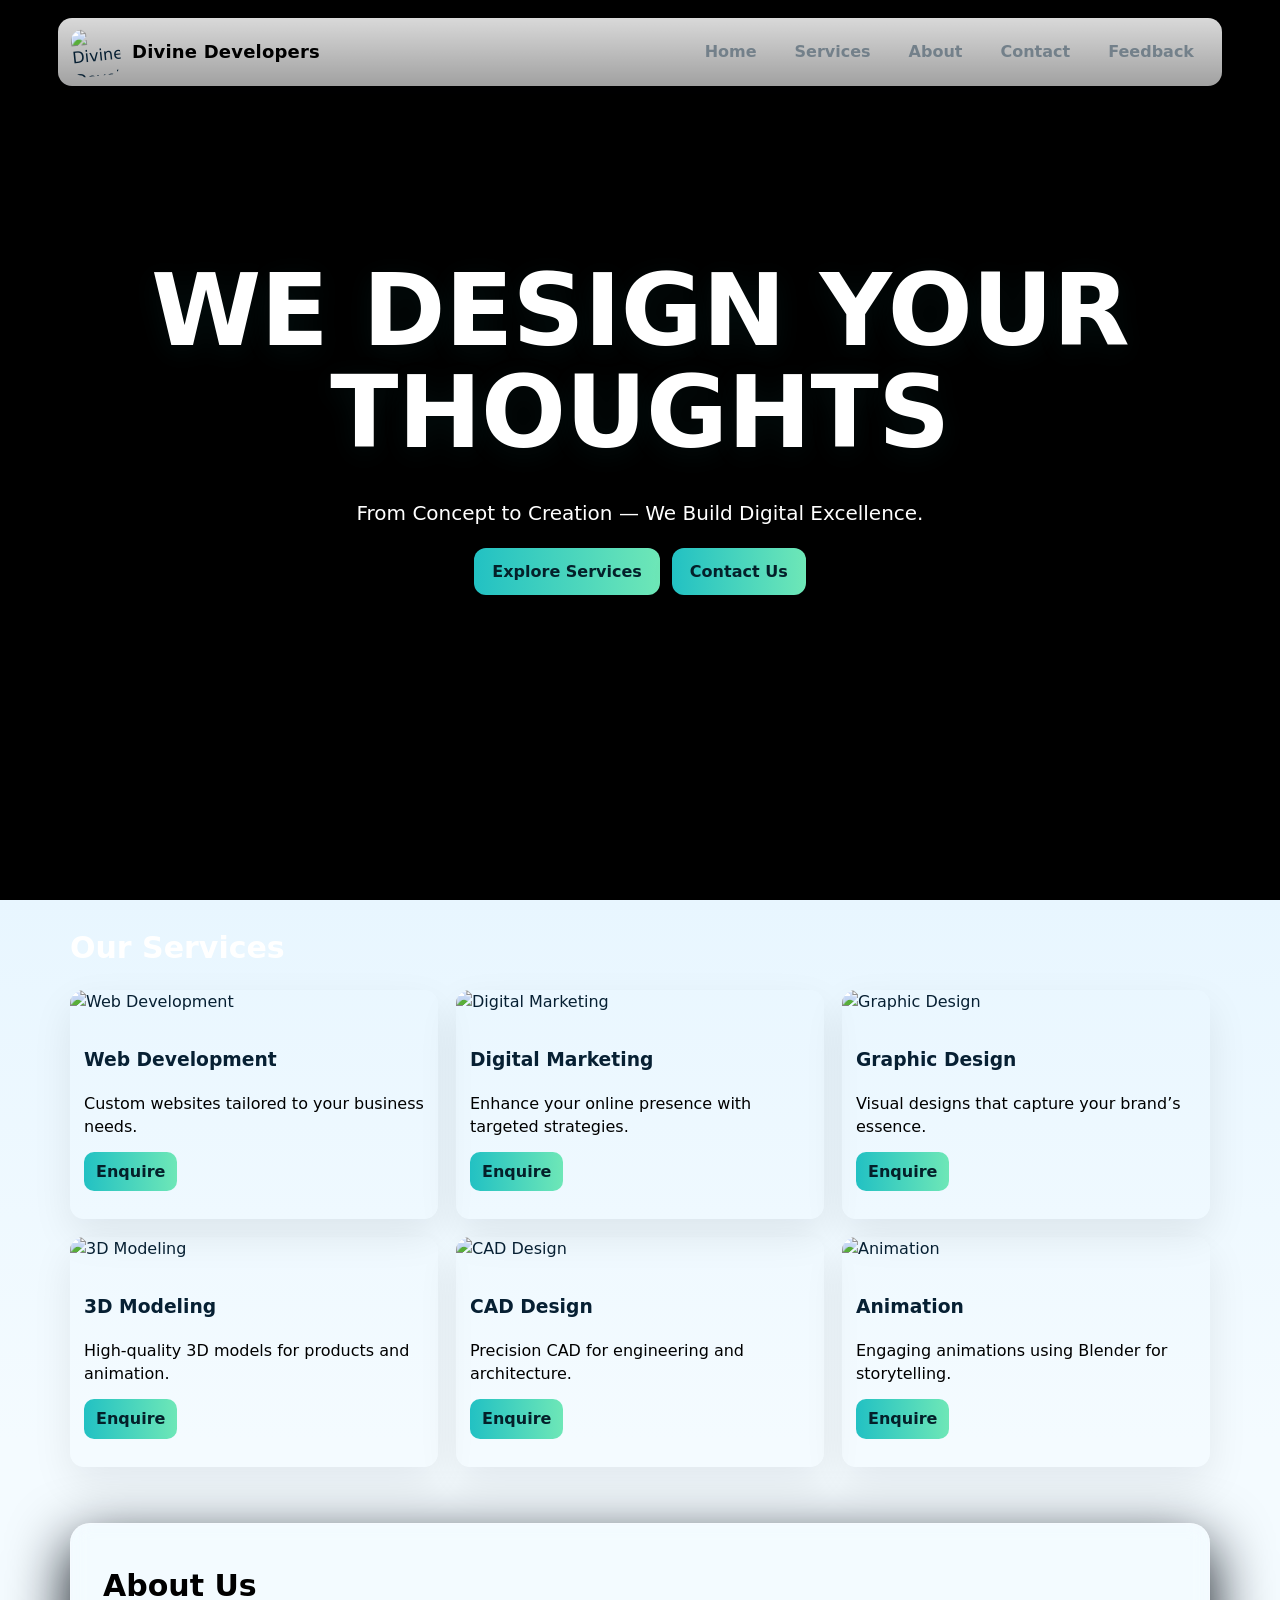
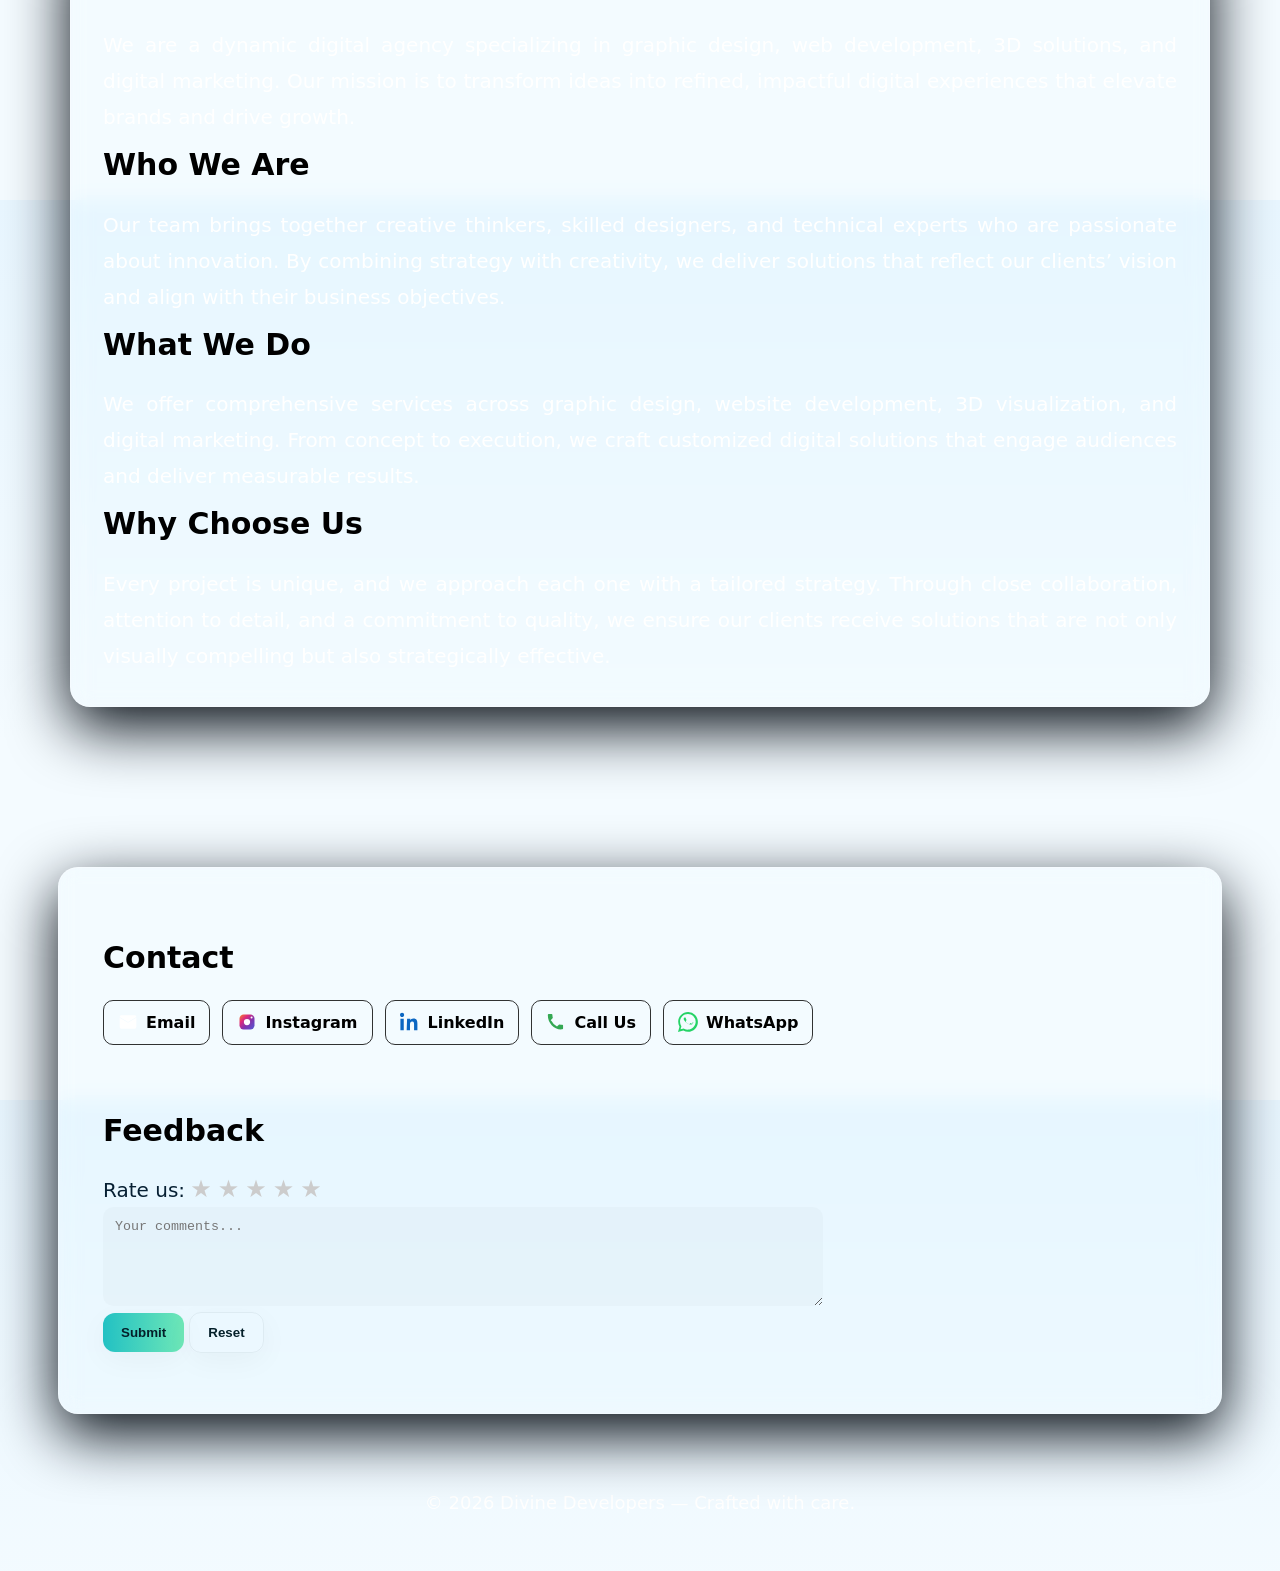
==== index.html @ c9dca6f3 "Add files via upload" ====
<!doctype html>
<html lang="en">
<head>
  <meta charset="utf-8" />
  <meta name="viewport" content="width=device-width,initial-scale=1" />
  <title>Divine Developers</title>
  <link rel="shortcut icon" href="logo\image-removebg-preview.png" type="image/x-icon">


  <!-- Favicons (optional) -->
  <link rel="icon" href="favicon.ico" />

  <!-- Styles -->
  <link rel="stylesheet" href="styles.css">

  <!-- Meta -->
  <meta name="description" content="Divine Developers — web, branding & 3D. Bright premium UI with cinematic hero." />

<!-- Google tag (gtag.js) -->
<script async src="https://www.googletagmanager.com/gtag/js?id=G-P3436J7WM2"></script>
<script>
  window.dataLayer = window.dataLayer || [];
  function gtag(){dataLayer.push(arguments);}
  gtag('js', new Date());

  gtag('config', 'G-P3436J7WM2');
</script>



</head>
<body>
  <div class="site">
    <!-- Header -->
    <header class="site-header" role="banner">
      <div class="brand">
        <img src="logo/logo black.png" alt="Divine Developers logo" class="logo" />
        <span class="brand-name">Divine Developers</span>
      </div>

      <button id="navToggle" class="hamburger" aria-label="Toggle navigation" aria-expanded="false">
        <span class="bar"></span>
        <span class="bar"></span>
        <span class="bar"></span>
      </button>

      <nav class="main-nav" id="mainNav" aria-label="Main navigation">
        <ul>
          <li><a href="#home">Home</a></li>
          <li><a href="#services">Services</a></li>
          <li><a href="#about">About</a></li>
          <li><a href="#contact">Contact</a></li>
          <li><a href="#feedback">Feedback</a></li>
        </ul>
      </nav>
    </header>

    <!-- HERO -->
    <main>

      <link rel="preload" as="video" href="bg.mp4" type="video/mp4">

      <div class="back-video" aria-hidden="true">
        <video
          id="background-video"
          autoplay
          muted
          loop
          playsinline
          preload="none"
          poster="bg.mp4"
        >
          <source src="bg.mp4" type="video/mp4">
        </video>
      </div>

      <section id="home" class="hero" aria-label="Homepage hero">
        <div>
          <br><br><br><br><br>
          <h1 id="hero-title" class="title font-bold">WE DESIGN YOUR THOUGHTS</h1>
          <br>
          <p class="subtitle" >From Concept to Creation — We Build Digital Excellence.</p>
          <div class="hero-ctas">
            <a href="#services" class="btn primary">Explore Services</a>
            <a href="#contact" class="btn primary">Contact Us</a>
          </div>
          <br><br><br><br><br><br>
        </div>
      </section>

      <!-- SERVICES -->
      <section id="services" class="services">
        <br><br><br><br><br>
        <h2 class="section-title">Our Services</h2>
        <div class="cards">
          <!-- repeatable cards -->
          <article class="card">
            <img src="image/1. Web Development image.jpeg" alt="Web Development" loading="lazy" />
            <div class="card-body">
              <h3>Web Development</h3>
              <p>Custom websites tailored to your business needs.</p>
              <a class="card-cta" href="1. Web Development.html">Enquire</a>
            </div>
          </article>

          <article class="card">
            <img src="image/2.Digital Marketing image.png" alt="Digital Marketing" loading="lazy" />
            <div class="card-body">
              <h3>Digital Marketing</h3>
              <p>Enhance your online presence with targeted strategies.</p>
              <a class="card-cta" href="2. Digital Marketing.html">Enquire</a>
            </div>
          </article>

          <article class="card">
            <img src="image/3. Graphic Design.jpg" alt="Graphic Design" loading="lazy" />
            <div class="card-body">
              <h3>Graphic Design</h3>
              <p>Visual designs that capture your brand’s essence.</p>
              <a class="card-cta" href="3. Graphic Design.html">Enquire</a>
            </div>
          </article>

          <article class="card">
            <img src="image/4. 3D Modeling.png" alt="3D Modeling" loading="lazy" />
            <div class="card-body">
              <h3>3D Modeling</h3>
              <p>High-quality 3D models for products and animation.</p>
              <a class="card-cta" href="4. 3D Modeling.html">Enquire</a>
            </div>
          </article>

          <article class="card">
            <img src="image/5. CAD Design.jpg" alt="CAD Design" loading="lazy" />
            <div class="card-body">
              <h3>CAD Design</h3>
              <p>Precision CAD for engineering and architecture.</p>
              <a class="card-cta" href="5. CAD Design.html">Enquire</a>
            </div>
          </article>

          <article class="card">
            <img src="image/6.Animation.jpg" alt="Animation" loading="lazy" />
            <div class="card-body">
              <h3>Animation</h3>
              <p>Engaging animations using Blender for storytelling.</p>
              <a class="card-cta" href="6. Animation.html">Enquire</a>
            </div>
          </article>
        </div>
      </section>

      <!-- ABOUT -->
      
      <section id="about" class="about">
        <div class="info-about">
          <div class="about-text" style="color:#ffffff; font-size:20px;">

            <h2 class="section-title" style="color:#000000; font-size:30px;">About Us</h2>
            <p>
              We are a dynamic digital agency specializing in graphic design, web development, 
              3D solutions, and digital marketing. Our mission is to transform ideas into refined, 
              impactful digital experiences that elevate brands and drive growth.
            </p>

            <h3 class="section-title" style="color:#000000; font-size:30px;">Who We Are</h3>
            <p>
              Our team brings together creative thinkers, skilled designers, and technical experts 
              who are passionate about innovation. By combining strategy with creativity, we deliver 
              solutions that reflect our clients’ vision and align with their business objectives.
            </p>

            <h3 class="section-title" style="color:#000000; font-size:30px;">What We Do</h3>
            <p>
              We offer comprehensive services across graphic design, website development, 
              3D visualization, and digital marketing. From concept to execution, we craft 
              customized digital solutions that engage audiences and deliver measurable results.
            </p>

            <h3 class="section-title" style="color:#000000; font-size:30px;">Why Choose Us</h3>
            <p>
              Every project is unique, and we approach each one with a tailored strategy. 
              Through close collaboration, attention to detail, and a commitment to quality, 
              we ensure our clients receive solutions that are not only visually compelling 
              but also strategically effective.
            </p>

          </div>
        </div>
      </section>
      <br><br><br><br>
      <!-- CONTACT -->
      <!-- CONTACT + FEEDBACK CONTAINER -->
      <div class="info-container">
        

        <!-- CONTACT -->
        <section id="contact" class="contact">
          <h2 class="section-title" style="color:#000000; font-size:30px;">Contact</h2>
            <div class="contact-row">

              <!-- Email -->
              <a class="contact-button" href="mailto:divinedevelopers006@gmail.com">
                <svg width="20" height="20" viewBox="0 0 24 24" fill="#ffffff" aria-hidden="true">
                  <path d="M12 13L2 6.76V18a2 2 0 0 0 2 2h16a2 2 0 0 0 2-2V6.76L12 13z"/>
                  <path d="M22 6a2 2 0 0 0-2-2H4a2 2 0 0 0-2 2l10 6 10-6z"/>
                </svg>
                Email
              </a>

              <!-- Instagram -->
             <a class="contact-button instagram-btn" href="https://www.instagram.com/divinedevelopersoff" target="_blank" rel="noreferrer" aria-label="Instagram">
                <!-- Inline SVG with Instagram gradient -->
                <svg class="icon icon-ig" viewBox="0 0 24 24" xmlns="http://www.w3.org/2000/svg" role="img" aria-hidden="true">
                  <defs>
                    <linearGradient id="igGradient" x1="0" x2="1" y1="0" y2="1">
                      <stop offset="0%" stop-color="#f58529"/>
                      <stop offset="30%" stop-color="#dd2a7b"/>
                      <stop offset="60%" stop-color="#8134af"/>
                      <stop offset="100%" stop-color="#515bd4"/>
                    </linearGradient>
                  </defs>

                  <!-- Camera outer rounded square -->
                  <rect x="3" y="3" width="18" height="18" rx="5" ry="5" fill="url(#igGradient)"></rect>

                  <!-- Inner white camera shape -->
                  <g transform="translate(0,0)">
                    <path d="M12 8.25A3.75 3.75 0 1 0 12 15.75A3.75 3.75 0 1 0 12 8.25z" fill="#fff"></path>
                    <circle cx="17.5" cy="6.5" r="1.2" fill="#fff"></circle>
                    <rect x="7.5" y="6" width="9" height="9" rx="4.5" ry="4.5" fill="none" stroke="#fff" stroke-width="0.8" opacity="0.0"></rect>
                  </g>
                </svg>

                <span class="contact-label">Instagram</span>
              </a>

              <!-- LinkedIn -->
              <a class="contact-button" href="https://www.linkedin.com/in/divine-developers/" target="_blank" rel="noreferrer">
                <svg width="20" height="20" viewBox="0 0 24 24" fill="#0A66C2" aria-hidden="true">
                  <path d="M4.98 3.5C4.98 4.88 3.87 6 2.5 6S0 4.88 0 3.5 1.12 1 2.5 1 4.98 2.12 4.98 3.5zM.5 8h4V22h-4zM8.5 8h3.8v1.93h.05c.53-1 1.83-2.05 3.76-2.05 4.02 0 4.77 2.64 4.77 6.07V22h-4v-6.8c0-1.62-.03-3.71-2.26-3.71-2.27 0-2.62 1.77-2.62 3.6V22h-4z"/>
                </svg>
                LinkedIn
              </a>

              <!-- Phone -->
              <a class="contact-button" href="tel:+918608076007">
                <svg width="20" height="20" viewBox="0 0 24 24" fill="#34A853" aria-hidden="true">
                  <path d="M6.62 10.79a15.093 15.093 0 0 0 6.59 6.59l2.2-2.2a1 1 0 0 1 .9-.27c1 .27 2.06.41 3.17.41a1 1 0 0 1 1 1v3.49a1 1 0 0 1-1 1C10.29 21.82 2.18 13.71 2.18 3.5a1 1 0 0 1 1-1H6.7a1 1 0 0 1 1 1c0 1.1.14 2.17.41 3.17a1 1 0 0 1-.27.9l-2.22 2.22z"/>
                </svg>
                Call Us
              </a>

              <!-- WhatsApp -->
              <a class="contact-button"
                href="https://wa.me/918608076007"
                target="_blank"
                rel="noopener noreferrer"
                aria-label="WhatsApp">

                <svg width="20" height="20" viewBox="0 0 24 24" colour="white" fill="#25D366" aria-hidden="true">
                  <path d="M20.52 3.48A11.78 11.78 0 0 0 12.05 0C5.53 0 .23 5.3.23 11.82c0 2.08.54 4.11 1.56 5.9L0 24l6.43-1.68a11.8 11.8 0 0 0 5.62 1.43h.01c6.52 0 11.82-5.3 11.82-11.82 0-3.16-1.23-6.12-3.36-8.45zM12.06 21.3a9.4 9.4 0 0 1-4.8-1.31l-.34-.2-3.82 1 1.02-3.72-.22-.38a9.38 9.38 0 0 1-1.44-5c0-5.18 4.21-9.4 9.39-9.4 2.5 0 4.84.97 6.61 2.74a9.33 9.33 0 0 1 2.75 6.66c0 5.18-4.21 9.39-9.4 9.39zm5.15-7.03c-.28-.14-1.67-.83-1.93-.92-.26-.1-.45-.14-.64.14-.19.28-.74.92-.9 1.11-.17.19-.33.21-.61.07-.28-.14-1.18-.44-2.25-1.39-.83-.74-1.39-1.65-1.55-1.93-.16-.28-.02-.43.12-.57.12-.12.28-.33.42-.5.14-.17.19-.28.28-.47.09-.19.05-.35-.02-.5-.07-.14-.64-1.54-.87-2.11-.23-.55-.46-.47-.64-.48h-.55c-.19 0-.5.07-.76.35-.26.28-1 1-.1 2.43.9 1.43 2.01 2.8 3.62 3.93 1.62 1.14 2.9 1.51 3.95 1.62 1.05.11 1.68-.09 2.31-.48.63-.4 1-1.06 1.11-1.45.12-.4.12-.73.09-.8-.03-.07-.26-.14-.55-.28z"/>
                </svg>

                <span class="contact-label">WhatsApp</span>

              </a>
        </div>
      </section>

      <!-- FEEDBACK -->
<section id="feedback" class="feedback">
  <h2 class="section-title" style="color:#000000; font-size:30px;">Feedback</h2>

  <!-- NETLIFY FORM (working) -->
  <form name="feedback" method="POST" data-netlify="true" action="/thank-you.html" class="feedback-form">

    <!-- Required hidden form-name -->
    <input type="hidden" name="form-name" value="feedback">

    <div class="rating-row">
      <label style="font-size: 20px;">Rate us:</label>

<div class="rating" role="radiogroup" aria-label="Star rating">

<input type="radio" id="star5" name="rating" value="5" required>
<label for="star5">★</label>

<input type="radio" id="star4" name="rating" value="4">
<label for="star4">★</label>

<input type="radio" id="star3" name="rating" value="3">
<label for="star3">★</label>

<input type="radio" id="star2" name="rating" value="2">
<label for="star2">★</label>

<input type="radio" id="star1" name="rating" value="1">
<label for="star1">★</label>

</div>

    <textarea id="comment" name="comment" rows="5" placeholder="Your comments..." required></textarea>

    <div class="form-actions">
      <button type="submit" class="btn primary">Submit</button>
      <button type="reset" class="btn ghost">Reset</button>
    </div>
  </form>
</section>



    </div>
    </main>

    <!-- FOOTER -->
    <footer class="site-footer" role="contentinfo">
      <p>© <span id="year"></span> Divine Developers — Crafted with care.</p>
    </footer>
  </div>

  <!-- Scripts -->
  <script>
    // small helpers: set year and mobile nav
    document.getElementById('year').textContent = new Date().getFullYear();

    const navToggle = document.getElementById('navToggle');
    const mainNav = document.getElementById('mainNav');
    navToggle.addEventListener('click', () => {
      const open = mainNav.classList.toggle('open');
      navToggle.classList.toggle('open', open);
      navToggle.setAttribute('aria-expanded', String(open));
    });
  </script>
  <script src="script.js"></script>
</body>
</html>
---- styles.css ----
:root{
  --bg:#f6fbff;
  --panel:#ffffff;
  --muted:#73808a;
  --accent:#22c1c3;
  --accent-2:#6ee7b7;
  --glass: rgba(255,255,255,0.6);
  --card-shadow: 0 16px 40px rgba(6,18,30,0.08);
  --radius:18px;
  --max-width:1200px;
  --transition: 350ms cubic-bezier(.2,.9,.3,1);
  font-family: "Inter", system-ui, -apple-system, "Segoe UI", Roboto, "Helvetica Neue", Arial;
  color-scheme: light;
}

/* Reset + base */
*{box-sizing:border-box}
html,body{height:100%}
body{
  margin:0;
  background: linear-gradient(180deg, #e8f6ff 0%, #f4fbff 60%), var(--bg);
  color: #072033;
  -webkit-font-smoothing:antialiased;
  -moz-osx-font-smoothing:grayscale;
  line-height:1.45;
  font-size:16px;
}

/* Ensure the video sits behind site content */
.site{max-width:var(--max-width);margin:0 auto;padding:18px;position:relative;z-index:1}

/* ---------- Fullscreen video background ---------- */
/* This replaces the previous hero-scoped video with a true viewport background */
.back-video {
  position: fixed;         /* fix to viewport so it covers entire screen */
  inset: 0;                /* top:0; right:0; bottom:0; left:0 */
  width: 100%;
  height: 100%;
  overflow: hidden;
  z-index: -1;             /* behind main content */
  pointer-events: none;    /* clicks pass through */
  background: #000;        /* fallback color while video loads */
}

/* actual video element */
.back-video video {
  position: absolute;
  top: 50%;
  left: 50%;
  width: 100%;
  height: 100%;
  max-width: none;
  transform: translate(-50%, -50%);
  object-fit: cover;       /* fill viewport while preserving aspect ratio */
  object-position: center;
  will-change: transform, filter;
  filter: brightness(0.78) saturate(1.05) contrast(1.02);
}

/* overlay tint sits above video but under content */
.back-video .video-overlay {
  position: absolute;
  inset: 0;
  pointer-events: none;
  z-index: 0;
  background: linear-gradient(180deg, rgba(255,255,255,0.06), rgba(255,255,255,0.02));
}

/* Header */
.site-header{
  display:flex;
  align-items:center;
  gap:12px;
  justify-content:space-between;
  padding:10px 14px;
  position:sticky;
  top:14px;
  z-index:80;
  background: linear-gradient(180deg, rgba(255,255,255,0.85), rgba(255,255,255,0.63));
  border-radius:14px;
  box-shadow: 0 8px 30px rgba(6,18,30,0.06);
  backdrop-filter: blur(6px) saturate(1.1);
}

.brand{display:flex;align-items:center;gap:12px}
.logo{width:48px;height:48px;object-fit:contain;border-radius:12px;transform:rotate(-6deg);transition:transform var(--transition)}
.logo:hover{transform:rotate(0) scale(1.03)}
.brand-name{font-weight:700;letter-spacing:0.2px;font-size:18px;color:#000000}

/* Navigation */
.main-nav ul{display:flex;gap:10px;list-style:none;margin:0;padding:0}
.main-nav a{
  color:var(--muted);
  text-decoration:none;
  padding:8px 14px;
  border-radius:12px;
  display:inline-block;
  transition:all var(--transition);
  font-weight:600;
}
.main-nav a:hover{color:#000000;
background: linear-gradient(90deg, rgba(3, 37, 76, 0.2), rgba(0, 119, 182, 0.15));  transform:translateY(-3px)}

/* Hamburger */
.hamburger{
  display:none;
  background:transparent;border:0;padding:10px;border-radius:8px;cursor:pointer;
}
.hamburger .bar{display:block;width:22px;height:2px;background:var(--muted);margin:4px 0;border-radius:2px;transition:transform 220ms, opacity 220ms}
.hamburger.open .bar:nth-child(1){transform:rotate(45deg) translateY(6px)}
.hamburger.open .bar:nth-child(2){opacity:0}
.hamburger.open .bar:nth-child(3){transform:rotate(-45deg) translateY(-6px)}

/* HERO */
.hero {
  position: relative;
  height: auto;
  width: 100%;
  overflow: visible; /* allow fixed video to show behind rounded hero */
  display: flex;
  justify-content: center;
  align-items: center;
  text-align: center;
  padding: 40px 16px;
  border-radius:14px;
  margin-top:18px;
  box-shadow: 0 20px 60px rgba(3,10,18,0.06);
}

/* center content */
.hero-content{
  position:relative;
  z-index:6;
  padding:28px;
  max-width:920px;
  animation:fadeUp 900ms cubic-bezier(.2,.9,.3,1) both;
  backdrop-filter: blur(6px) saturate(1.06);
  background: linear-gradient(180deg, rgba(255,255,255,0.55), rgba(255,255,255,0.35)); /* subtle card look over video */
  border-radius:12px;
}

/* hero text */
.title{
  margin:0;
  font-size:clamp(32px, 8vw, 100px);
  line-height:1.02;
  font-weight:800;
  letter-spacing:-0.6px;
  color: #ffffff;
  text-shadow: 0 6px 28px rgba(34,193,195,0.08);
}
.subtitle{
  color:white;
  margin-top:12px;
  font-size:clamp(16px,2vw,20px);
}

/* CTAs */
.hero-ctas{margin-top:18px;display:flex;gap:12px;justify-content:center;flex-wrap:wrap}
.btn{display:inline-block;padding:12px 18px;border-radius:12px;text-decoration:none;font-weight:700;cursor:pointer;border:0;box-shadow:0 8px 30px rgba(3,10,18,0.04);transition:all var(--transition)}
.btn.primary{
  background:linear-gradient(90deg,var(--accent),var(--accent-2));
  color:#04202a;
}
.btn.ghost{
  background:transparent;
  border:1px solid rgba(4,32,42,0.06);
  color:#04202a;
}

/* floating circles */
.floating-circles{position:absolute;right:6%;top:12%;z-index:2;pointer-events:none}
.circle{display:block;border-radius:50%;opacity:0.18;filter:blur(10px);animation:float 6s ease-in-out infinite}
.c1{width:140px;height:140px;background:var(--accent);animation-duration:7s}
.c2{width:86px;height:86px;background:var(--accent-2);animation-duration:5.6s;margin-top:12px}
.c3{width:56px;height:56px;background:#ffd6a5;animation-duration:9s;margin-top:20px}

/* SERVICES CARDS */
.services{padding:28px 12px}
.section-title{
  font-size:30px;
  margin:8px 0 20px;
  color:#ffffff;
  font-weight:800;
}

.cards{
  display:grid;
  grid-template-columns:repeat(3,1fr);
  gap:18px;
}

.card{
  background:linear-gradient(180deg, rgba(255, 255, 255, 0.471));
  border-radius:14px;
  overflow:hidden;
  box-shadow:var(--card-shadow);
  transition:transform var(--transition), box-shadow var(--transition);
  padding-bottom:14px;
}
.card img{width:100%;height:160px;object-fit:cover;transition:transform var(--transition)}
.card-body{padding:14px}
.card p{color:black;margin:8px 0 14px}
.card:hover{transform:translateY(-12px);box-shadow:0 28px 80px rgba(0, 0, 0, 0.612)}
.card:hover img{transform:scale(1.06)}
.card-cta{display:inline-block;padding:8px 12px;border-radius:10px;text-decoration:none;background:linear-gradient(90deg,var(--accent),var(--accent-2));color:#04202a;font-weight:700}

/* ABOUT */
.about{padding:28px 12px}
.about-grid{display:grid;grid-template-columns:1fr 320px;gap:18px}
.team{display:flex;flex-direction:column;gap:12px}
.team-member{display:flex;gap:12px;align-items:center;background:linear-gradient(180deg, rgba(255,255,255,0.85), rgba(255,255,255,0.98));padding:10px;border-radius:12px;box-shadow:0 10px 30px rgba(6,18,30,0.04)}
.team-member img{width:56px;height:56px;object-fit:cover;border-radius:8px}

.info-about {
  background: linear-gradient(180deg, rgba(244, 244, 244, 0.397));
  backdrop-filter: blur(10px) saturate(1.2);
  border-radius: 20px;
  padding: 32px;
  margin: auto;
  box-shadow: 0 20px 60px rgb(3, 10, 18);
  border: 1px solid rgba(255,255,255,0.3);
}

.info-about p {
  text-align: justify;
  margin: 0;              /* removes extra spacing */
  line-height: 1.8;       /* improves readability */
}

.info-container {
  background: linear-gradient(180deg, rgba(244, 244, 244, 0.397));
  backdrop-filter: blur(10px) saturate(1.2);
  border-radius: 20px;
  padding: 32px;
  margin: 40px 0;
  box-shadow: 0 20px 60px rgb(3, 10, 18);
  border: 1px solid rgba(255,255,255,0.3);
}

/* CONTACT */
.contact{padding:28px 12px}
.contact-row{display:flex;flex-wrap:wrap;gap:12px}
.contact-button{padding:10px 14px;border-radius:10px;background:transparent;border:1px solid rgba(0, 0, 0, 0.803);color:#000;text-decoration:none;transition:all var(--transition)}
.contact-button:hover{color:#ffffff;transform:translateY(-4px)}

.contact-button {
  display: inline-flex;
  align-items: center;
  gap: 8px;
  font-weight: 600;
}

.contact-button svg {   
  width: 20px;
  height: 20px;
}

/* FEEDBACK */
.feedback{padding:28px 12px}
.feedback-form{display:grid;gap:12px;max-width:720px}
.rating{
  display:inline-flex;
  flex-direction:row-reverse;   /* important for reverse star logic */
  gap:6px;
}

/* hide radio inputs */
.rating input{
  display:none;
}

/* default star */
.rating label{
  font-size:24px;
  cursor:pointer;
  color:#ccc;
  transition:all 180ms ease;
}

/* hover effect */
.rating label:hover,
.rating label:hover ~ label{
  color:gold;
  text-shadow:0 6px 20px rgba(255,215,0,0.5);
  transform:translateY(-4px);
}

/* selected rating */
.rating input:checked + label,
.rating input:checked + label ~ label{
  color:gold;
  text-shadow:0 6px 20px rgba(255,215,0,0.5);
  transform:translateY(-4px);
}
textarea{width:100%;padding:12px;border-radius:10px;background:rgba(2,6,10,0.02);color:inherit;border:0;resize:vertical}

/* Footer */
.site-footer{padding:18px 0;text-align:center;color:#ffffff;font-size:18px}

/* Animations */
@keyframes float{0%{transform:translateY(0)}50%{transform:translateY(-16px)}100%{transform:translateY(0)}}
@keyframes fadeUp {from { opacity:0; transform:translateY(18px);} to { opacity:1; transform:translateY(0);}}

/* Responsive */
@media (max-width:980px){
  .cards{grid-template-columns:repeat(2,1fr)}
  .about-grid{grid-template-columns:1fr}
  .floating-circles{display:none}
  .hero { height: calc(80vh); }
}

@media (max-width:720px){
  .site{padding:12px}
  .hamburger{display:block}
  .main-nav{
    position:fixed;
    right:12px;
    top:84px;
    background:linear-gradient(180deg, rgba(255,255,255,0.98), rgba(255,255,255,0.95));
    padding:12px;
    border-radius:12px;
    opacity:0;
    pointer-events:none;
    transform:translateY(-6px);
    transition:.28s;
    box-shadow:0 10px 30px rgba(6,18,30,0.08);
  }
  .main-nav.open{opacity:1;pointer-events:auto;transform:none}
  .main-nav ul{flex-direction:column}
  .cards{grid-template-columns:1fr}
  /* mobile: reduce video bandwidth and use poster fallback — hide the video element on small screens */
  .back-video video{display:none}
  .back-video{background-image: url("bg.mp4"); background-size: cover; background-position:center;}
  .hero { height: calc(70vh); }
}

/* Optional: reduce motion for users who prefer reduced motion */
@media (prefers-reduced-motion: reduce){
  .floating-circles, .hero-content, .card, .logo {animation: none; transition-duration: 120ms !important; transform: none !important;}
}

@media (max-width: 720px){

  .back-video video{
    display: none;
  }

  .back-video{
    background: url("bg.mp4") center center / cover no-repeat;
  }

}
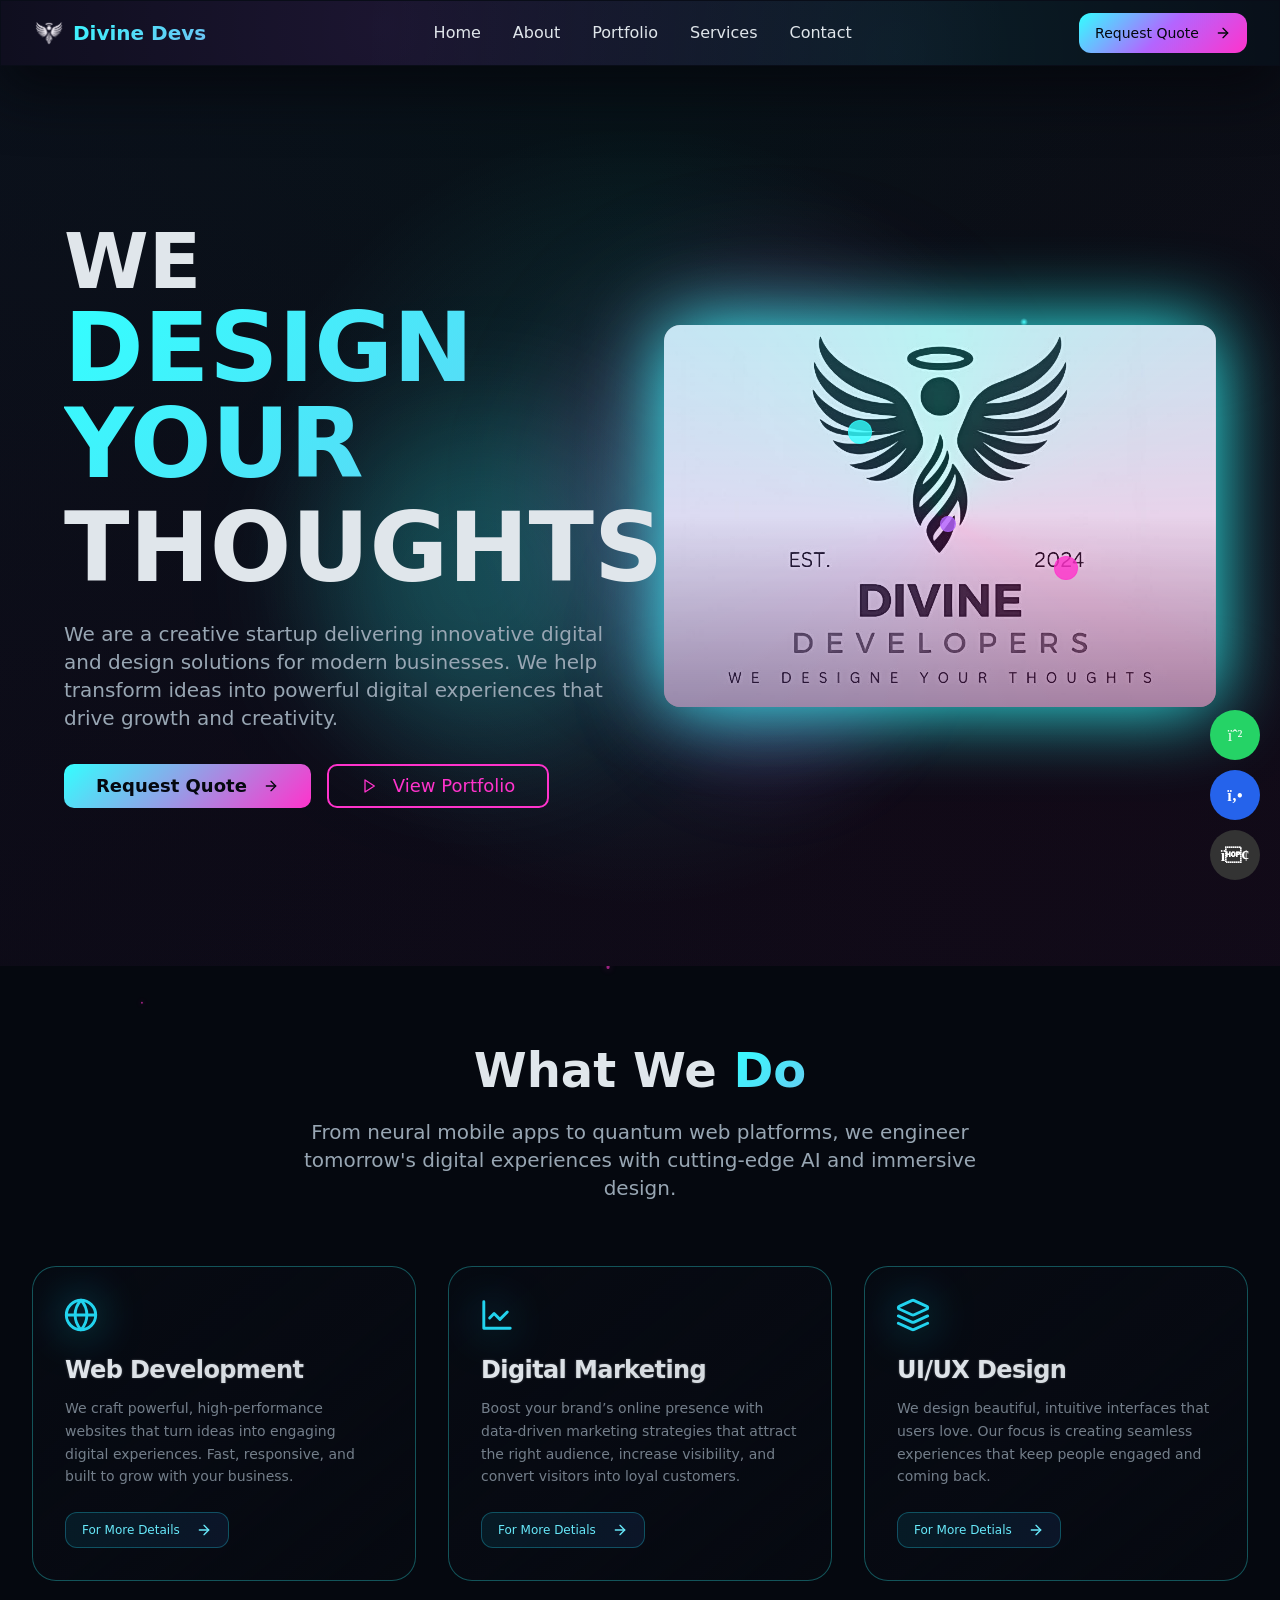
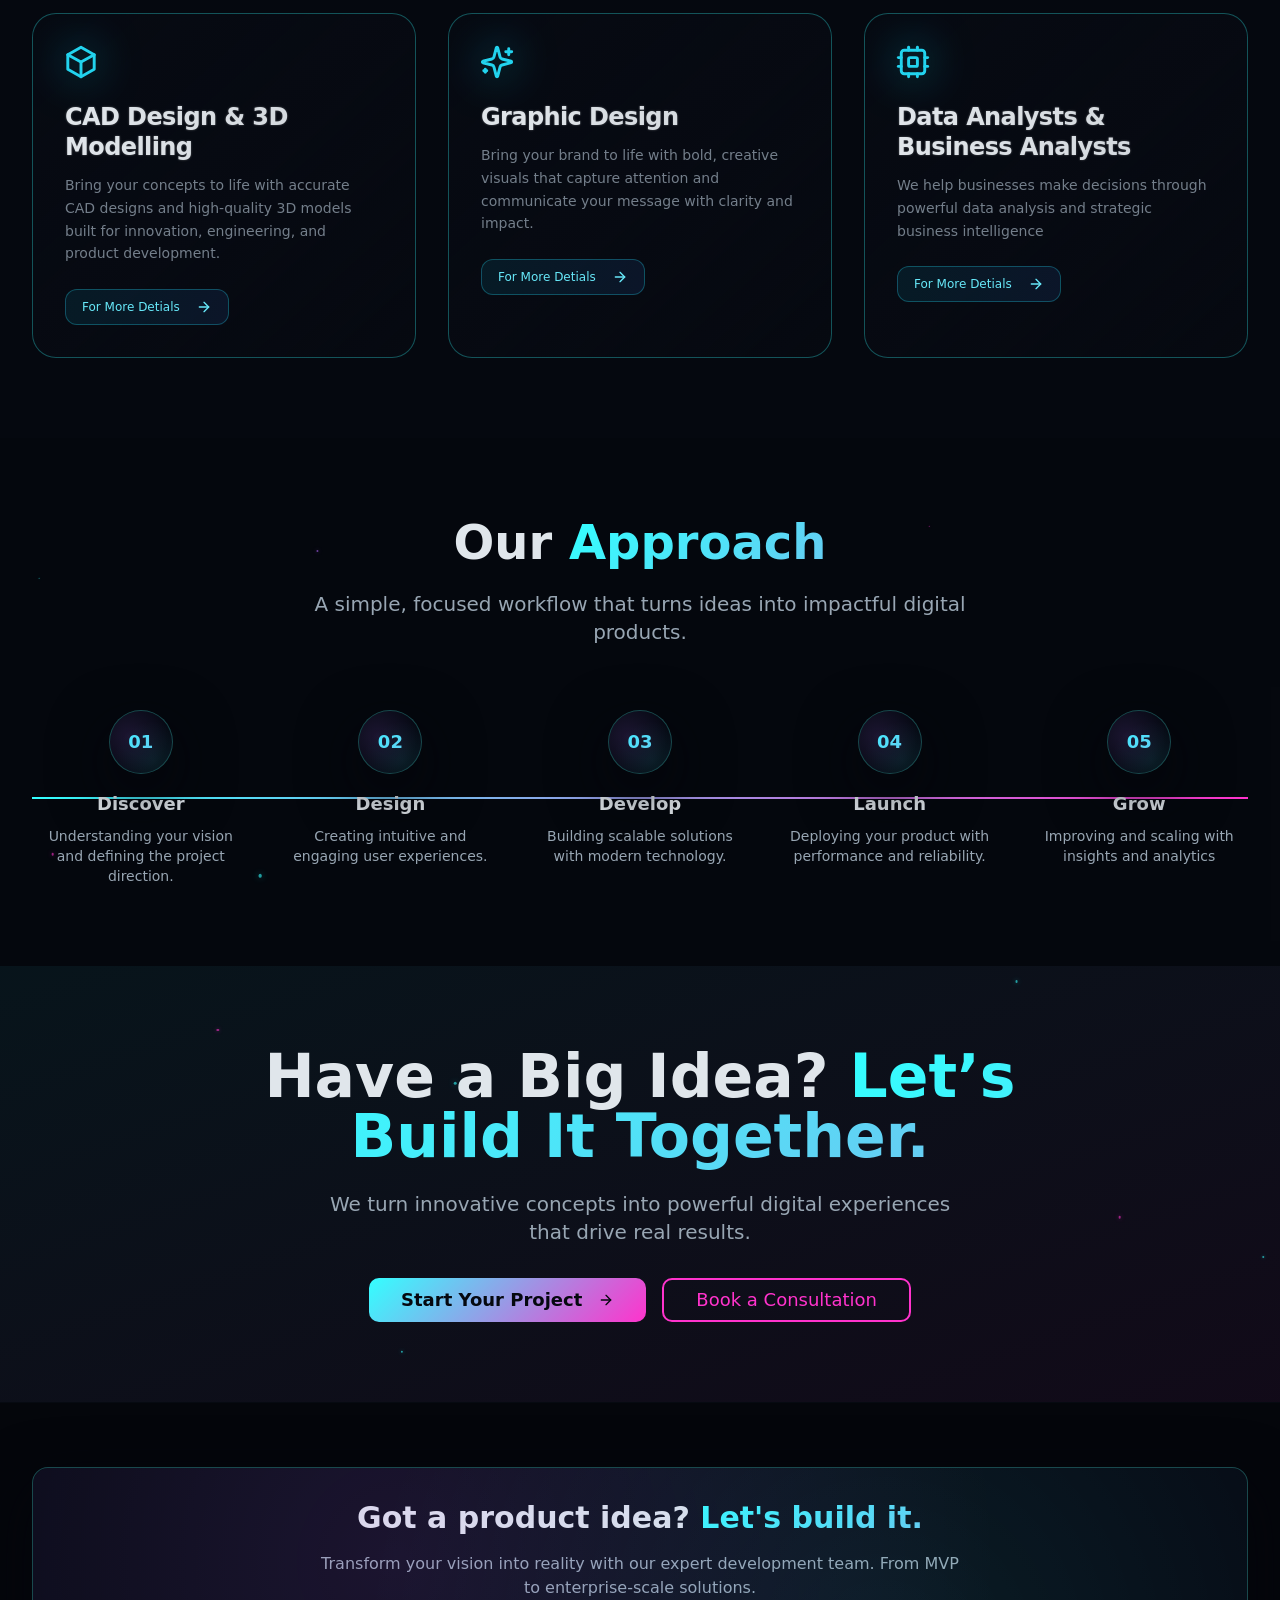
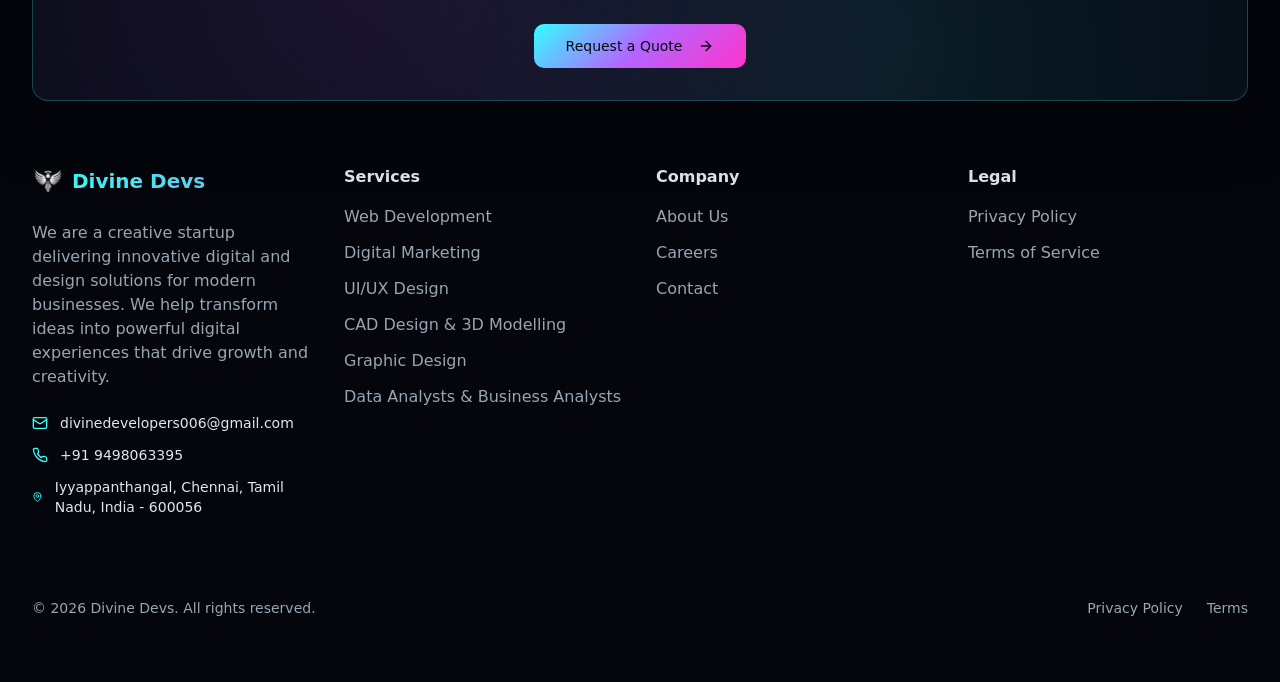
==== commit 3e4fa477: "Add files via upload" ====
--- a/index.html
+++ b/index.html
@@ -1,338 +1,2916 @@
-<!doctype html>
-<html lang="en">
-<head>
-  <meta charset="utf-8" />
-  <meta name="viewport" content="width=device-width,initial-scale=1" />
-  <title>Divine Developers</title>
-  <link rel="shortcut icon" href="logo\image-removebg-preview.png" type="image/x-icon">
-
-
-  <!-- Favicons (optional) -->
-  <link rel="icon" href="favicon.ico" />
-
-  <!-- Styles -->
-  <link rel="stylesheet" href="styles.css">
-
-  <!-- Meta -->
-  <meta name="description" content="Divine Developers — web, branding & 3D. Bright premium UI with cinematic hero." />
-
-<!-- Google tag (gtag.js) -->
-<script async src="https://www.googletagmanager.com/gtag/js?id=G-P3436J7WM2"></script>
-<script>
-  window.dataLayer = window.dataLayer || [];
-  function gtag(){dataLayer.push(arguments);}
-  gtag('js', new Date());
-
-  gtag('config', 'G-P3436J7WM2');
-</script>
-
-
-
-</head>
-<body>
-  <div class="site">
-    <!-- Header -->
-    <header class="site-header" role="banner">
-      <div class="brand">
-        <img src="logo/logo black.png" alt="Divine Developers logo" class="logo" />
-        <span class="brand-name">Divine Developers</span>
+<html lang="en" class="dark" style="color-scheme: dark">
+  <head>
+    <meta charset="UTF-8" />
+    <meta name="viewport" content="width=device-width, initial-scale=1.0" />
+
+    <title>Divine Devs</title>
+    <!-- Font Awesome -->
+    <link rel="stylesheet" href="https://cdnjs.cloudflare.com/ajax/libs/font-awesome/6.5.0/css/all.min.css">
+
+    <link rel="stylesheet" crossorigin="" href="styles.css" />
+    <style type="text/css">
+      :where(html[dir="ltr"]),
+      :where([data-sonner-toaster][dir="ltr"]) {
+        --toast-icon-margin-start: -3px;
+        --toast-icon-margin-end: 4px;
+        --toast-svg-margin-start: -1px;
+        --toast-svg-margin-end: 0px;
+        --toast-button-margin-start: auto;
+        --toast-button-margin-end: 0;
+        --toast-close-button-start: 0;
+        --toast-close-button-end: unset;
+        --toast-close-button-transform: translate(-35%, -35%);
+      }
+      :where(html[dir="rtl"]),
+      :where([data-sonner-toaster][dir="rtl"]) {
+        --toast-icon-margin-start: 4px;
+        --toast-icon-margin-end: -3px;
+        --toast-svg-margin-start: 0px;
+        --toast-svg-margin-end: -1px;
+        --toast-button-margin-start: 0;
+        --toast-button-margin-end: auto;
+        --toast-close-button-start: unset;
+        --toast-close-button-end: 0;
+        --toast-close-button-transform: translate(35%, -35%);
+      }
+      :where([data-sonner-toaster]) {
+        position: fixed;
+        width: var(--width);
+        font-family:
+          ui-sans-serif,
+          system-ui,
+          -apple-system,
+          BlinkMacSystemFont,
+          Segoe UI,
+          Roboto,
+          Helvetica Neue,
+          Arial,
+          Noto Sans,
+          sans-serif,
+          Apple Color Emoji,
+          Segoe UI Emoji,
+          Segoe UI Symbol,
+          Noto Color Emoji;
+        --gray1: hsl(0, 0%, 99%);
+        --gray2: hsl(0, 0%, 97.3%);
+        --gray3: hsl(0, 0%, 95.1%);
+        --gray4: hsl(0, 0%, 93%);
+        --gray5: hsl(0, 0%, 90.9%);
+        --gray6: hsl(0, 0%, 88.7%);
+        --gray7: hsl(0, 0%, 85.8%);
+        --gray8: hsl(0, 0%, 78%);
+        --gray9: hsl(0, 0%, 56.1%);
+        --gray10: hsl(0, 0%, 52.3%);
+        --gray11: hsl(0, 0%, 43.5%);
+        --gray12: hsl(0, 0%, 9%);
+        --border-radius: 8px;
+        box-sizing: border-box;
+        padding: 0;
+        margin: 0;
+        list-style: none;
+        outline: none;
+        z-index: 999999999;
+        transition: transform 0.4s ease;
+      }
+      :where([data-sonner-toaster][data-lifted="true"]) {
+        transform: translateY(-10px);
+      }
+      @media (hover: none) and (pointer: coarse) {
+        :where([data-sonner-toaster][data-lifted="true"]) {
+          transform: none;
+        }
+      }
+      :where([data-sonner-toaster][data-x-position="right"]) {
+        right: var(--offset-right);
+      }
+      :where([data-sonner-toaster][data-x-position="left"]) {
+        left: var(--offset-left);
+      }
+      :where([data-sonner-toaster][data-x-position="center"]) {
+        left: 50%;
+        transform: translate(-50%);
+      }
+      :where([data-sonner-toaster][data-y-position="top"]) {
+        top: var(--offset-top);
+      }
+      :where([data-sonner-toaster][data-y-position="bottom"]) {
+        bottom: var(--offset-bottom);
+      }
+      :where([data-sonner-toast]) {
+        --y: translateY(100%);
+        --lift-amount: calc(var(--lift) * var(--gap));
+        z-index: var(--z-index);
+        position: absolute;
+        opacity: 0;
+        transform: var(--y);
+        filter: blur(0);
+        touch-action: none;
+        transition:
+          transform 0.4s,
+          opacity 0.4s,
+          height 0.4s,
+          box-shadow 0.2s;
+        box-sizing: border-box;
+        outline: none;
+        overflow-wrap: anywhere;
+      }
+      :where([data-sonner-toast][data-styled="true"]) {
+        padding: 16px;
+        background: var(--normal-bg);
+        border: 1px solid var(--normal-border);
+        color: var(--normal-text);
+        border-radius: var(--border-radius);
+        box-shadow: 0 4px 12px #0000001a;
+        width: var(--width);
+        font-size: 13px;
+        display: flex;
+        align-items: center;
+        gap: 6px;
+      }
+      :where([data-sonner-toast]:focus-visible) {
+        box-shadow:
+          0 4px 12px #0000001a,
+          0 0 0 2px #0003;
+      }
+      :where([data-sonner-toast][data-y-position="top"]) {
+        top: 0;
+        --y: translateY(-100%);
+        --lift: 1;
+        --lift-amount: calc(1 * var(--gap));
+      }
+      :where([data-sonner-toast][data-y-position="bottom"]) {
+        bottom: 0;
+        --y: translateY(100%);
+        --lift: -1;
+        --lift-amount: calc(var(--lift) * var(--gap));
+      }
+      :where([data-sonner-toast]) :where([data-description]) {
+        font-weight: 400;
+        line-height: 1.4;
+        color: inherit;
+      }
+      :where([data-sonner-toast]) :where([data-title]) {
+        font-weight: 500;
+        line-height: 1.5;
+        color: inherit;
+      }
+      :where([data-sonner-toast]) :where([data-icon]) {
+        display: flex;
+        height: 16px;
+        width: 16px;
+        position: relative;
+        justify-content: flex-start;
+        align-items: center;
+        flex-shrink: 0;
+        margin-left: var(--toast-icon-margin-start);
+        margin-right: var(--toast-icon-margin-end);
+      }
+      :where([data-sonner-toast][data-promise="true"])
+        :where([data-icon])
+        > svg {
+        opacity: 0;
+        transform: scale(0.8);
+        transform-origin: center;
+        animation: sonner-fade-in 0.3s ease forwards;
+      }
+      :where([data-sonner-toast]) :where([data-icon]) > * {
+        flex-shrink: 0;
+      }
+      :where([data-sonner-toast]) :where([data-icon]) svg {
+        margin-left: var(--toast-svg-margin-start);
+        margin-right: var(--toast-svg-margin-end);
+      }
+      :where([data-sonner-toast]) :where([data-content]) {
+        display: flex;
+        flex-direction: column;
+        gap: 2px;
+      }
+      [data-sonner-toast][data-styled="true"] [data-button] {
+        border-radius: 4px;
+        padding-left: 8px;
+        padding-right: 8px;
+        height: 24px;
+        font-size: 12px;
+        color: var(--normal-bg);
+        background: var(--normal-text);
+        margin-left: var(--toast-button-margin-start);
+        margin-right: var(--toast-button-margin-end);
+        border: none;
+        cursor: pointer;
+        outline: none;
+        display: flex;
+        align-items: center;
+        flex-shrink: 0;
+        transition:
+          opacity 0.4s,
+          box-shadow 0.2s;
+      }
+      :where([data-sonner-toast]) :where([data-button]):focus-visible {
+        box-shadow: 0 0 0 2px #0006;
+      }
+      :where([data-sonner-toast]) :where([data-button]):first-of-type {
+        margin-left: var(--toast-button-margin-start);
+        margin-right: var(--toast-button-margin-end);
+      }
+      :where([data-sonner-toast]) :where([data-cancel]) {
+        color: var(--normal-text);
+        background: rgba(0, 0, 0, 0.08);
+      }
+      :where([data-sonner-toast][data-theme="dark"]) :where([data-cancel]) {
+        background: rgba(255, 255, 255, 0.3);
+      }
+      :where([data-sonner-toast]) :where([data-close-button]) {
+        position: absolute;
+        left: var(--toast-close-button-start);
+        right: var(--toast-close-button-end);
+        top: 0;
+        height: 20px;
+        width: 20px;
+        display: flex;
+        justify-content: center;
+        align-items: center;
+        padding: 0;
+        color: var(--gray12);
+        border: 1px solid var(--gray4);
+        transform: var(--toast-close-button-transform);
+        border-radius: 50%;
+        cursor: pointer;
+        z-index: 1;
+        transition:
+          opacity 0.1s,
+          background 0.2s,
+          border-color 0.2s;
+      }
+      [data-sonner-toast] [data-close-button] {
+        background: var(--gray1);
+      }
+      :where([data-sonner-toast]) :where([data-close-button]):focus-visible {
+        box-shadow:
+          0 4px 12px #0000001a,
+          0 0 0 2px #0003;
+      }
+      :where([data-sonner-toast]) :where([data-disabled="true"]) {
+        cursor: not-allowed;
+      }
+      :where([data-sonner-toast]):hover :where([data-close-button]):hover {
+        background: var(--gray2);
+        border-color: var(--gray5);
+      }
+      :where([data-sonner-toast][data-swiping="true"]):before {
+        content: "";
+        position: absolute;
+        left: -50%;
+        right: -50%;
+        height: 100%;
+        z-index: -1;
+      }
+      :where(
+        [data-sonner-toast][data-y-position="top"][data-swiping="true"]
+      ):before {
+        bottom: 50%;
+        transform: scaleY(3) translateY(50%);
+      }
+      :where(
+        [data-sonner-toast][data-y-position="bottom"][data-swiping="true"]
+      ):before {
+        top: 50%;
+        transform: scaleY(3) translateY(-50%);
+      }
+      :where(
+        [data-sonner-toast][data-swiping="false"][data-removed="true"]
+      ):before {
+        content: "";
+        position: absolute;
+        inset: 0;
+        transform: scaleY(2);
+      }
+      :where([data-sonner-toast]):after {
+        content: "";
+        position: absolute;
+        left: 0;
+        height: calc(var(--gap) + 1px);
+        bottom: 100%;
+        width: 100%;
+      }
+      :where([data-sonner-toast][data-mounted="true"]) {
+        --y: translateY(0);
+        opacity: 1;
+      }
+      :where([data-sonner-toast][data-expanded="false"][data-front="false"]) {
+        --scale: var(--toasts-before) * 0.05 + 1;
+        --y: translateY(calc(var(--lift-amount) * var(--toasts-before)))
+          scale(calc(-1 * var(--scale)));
+        height: var(--front-toast-height);
+      }
+      :where([data-sonner-toast]) > * {
+        transition: opacity 0.4s;
+      }
+      :where(
+          [data-sonner-toast][data-expanded="false"][data-front="false"][data-styled="true"]
+        )
+        > * {
+        opacity: 0;
+      }
+      :where([data-sonner-toast][data-visible="false"]) {
+        opacity: 0;
+        pointer-events: none;
+      }
+      :where([data-sonner-toast][data-mounted="true"][data-expanded="true"]) {
+        --y: translateY(calc(var(--lift) * var(--offset)));
+        height: var(--initial-height);
+      }
+      :where(
+        [data-sonner-toast][data-removed="true"][data-front="true"][data-swipe-out="false"]
+      ) {
+        --y: translateY(calc(var(--lift) * -100%));
+        opacity: 0;
+      }
+      :where(
+        [data-sonner-toast][data-removed="true"][data-front="false"][data-swipe-out="false"][data-expanded="true"]
+      ) {
+        --y: translateY(
+          calc(var(--lift) * var(--offset) + var(--lift) * -100%)
+        );
+        opacity: 0;
+      }
+      :where(
+        [data-sonner-toast][data-removed="true"][data-front="false"][data-swipe-out="false"][data-expanded="false"]
+      ) {
+        --y: translateY(40%);
+        opacity: 0;
+        transition:
+          transform 0.5s,
+          opacity 0.2s;
+      }
+      :where(
+        [data-sonner-toast][data-removed="true"][data-front="false"]
+      ):before {
+        height: calc(var(--initial-height) + 20%);
+      }
+      [data-sonner-toast][data-swiping="true"] {
+        transform: var(--y) translateY(var(--swipe-amount-y, 0px))
+          translate(var(--swipe-amount-x, 0px));
+        transition: none;
+      }
+      [data-sonner-toast][data-swiped="true"] {
+        user-select: none;
+      }
+      [data-sonner-toast][data-swipe-out="true"][data-y-position="bottom"],
+      [data-sonner-toast][data-swipe-out="true"][data-y-position="top"] {
+        animation-duration: 0.2s;
+        animation-timing-function: ease-out;
+        animation-fill-mode: forwards;
+      }
+      [data-sonner-toast][data-swipe-out="true"][data-swipe-direction="left"] {
+        animation-name: swipe-out-left;
+      }
+      [data-sonner-toast][data-swipe-out="true"][data-swipe-direction="right"] {
+        animation-name: swipe-out-right;
+      }
+      [data-sonner-toast][data-swipe-out="true"][data-swipe-direction="up"] {
+        animation-name: swipe-out-up;
+      }
+      [data-sonner-toast][data-swipe-out="true"][data-swipe-direction="down"] {
+        animation-name: swipe-out-down;
+      }
+      @keyframes swipe-out-left {
+        0% {
+          transform: var(--y) translate(var(--swipe-amount-x));
+          opacity: 1;
+        }
+        to {
+          transform: var(--y) translate(calc(var(--swipe-amount-x) - 100%));
+          opacity: 0;
+        }
+      }
+      @keyframes swipe-out-right {
+        0% {
+          transform: var(--y) translate(var(--swipe-amount-x));
+          opacity: 1;
+        }
+        to {
+          transform: var(--y) translate(calc(var(--swipe-amount-x) + 100%));
+          opacity: 0;
+        }
+      }
+      @keyframes swipe-out-up {
+        0% {
+          transform: var(--y) translateY(var(--swipe-amount-y));
+          opacity: 1;
+        }
+        to {
+          transform: var(--y) translateY(calc(var(--swipe-amount-y) - 100%));
+          opacity: 0;
+        }
+      }
+      @keyframes swipe-out-down {
+        0% {
+          transform: var(--y) translateY(var(--swipe-amount-y));
+          opacity: 1;
+        }
+        to {
+          transform: var(--y) translateY(calc(var(--swipe-amount-y) + 100%));
+          opacity: 0;
+        }
+      }
+      @media (max-width: 600px) {
+        [data-sonner-toaster] {
+          position: fixed;
+          right: var(--mobile-offset-right);
+          left: var(--mobile-offset-left);
+          width: 100%;
+        }
+        [data-sonner-toaster][dir="rtl"] {
+          left: calc(var(--mobile-offset-left) * -1);
+        }
+        [data-sonner-toaster] [data-sonner-toast] {
+          left: 0;
+          right: 0;
+          width: calc(100% - var(--mobile-offset-left) * 2);
+        }
+        [data-sonner-toaster][data-x-position="left"] {
+          left: var(--mobile-offset-left);
+        }
+        [data-sonner-toaster][data-y-position="bottom"] {
+          bottom: var(--mobile-offset-bottom);
+        }
+        [data-sonner-toaster][data-y-position="top"] {
+          top: var(--mobile-offset-top);
+        }
+        [data-sonner-toaster][data-x-position="center"] {
+          left: var(--mobile-offset-left);
+          right: var(--mobile-offset-right);
+          transform: none;
+        }
+      }
+      [data-sonner-toaster][data-theme="light"] {
+        --normal-bg: #fff;
+        --normal-border: var(--gray4);
+        --normal-text: var(--gray12);
+        --success-bg: hsl(143, 85%, 96%);
+        --success-border: hsl(145, 92%, 91%);
+        --success-text: hsl(140, 100%, 27%);
+        --info-bg: hsl(208, 100%, 97%);
+        --info-border: hsl(221, 91%, 91%);
+        --info-text: hsl(210, 92%, 45%);
+        --warning-bg: hsl(49, 100%, 97%);
+        --warning-border: hsl(49, 91%, 91%);
+        --warning-text: hsl(31, 92%, 45%);
+        --error-bg: hsl(359, 100%, 97%);
+        --error-border: hsl(359, 100%, 94%);
+        --error-text: hsl(360, 100%, 45%);
+      }
+      [data-sonner-toaster][data-theme="light"]
+        [data-sonner-toast][data-invert="true"] {
+        --normal-bg: #000;
+        --normal-border: hsl(0, 0%, 20%);
+        --normal-text: var(--gray1);
+      }
+      [data-sonner-toaster][data-theme="dark"]
+        [data-sonner-toast][data-invert="true"] {
+        --normal-bg: #fff;
+        --normal-border: var(--gray3);
+        --normal-text: var(--gray12);
+      }
+      [data-sonner-toaster][data-theme="dark"] {
+        --normal-bg: #000;
+        --normal-bg-hover: hsl(0, 0%, 12%);
+        --normal-border: hsl(0, 0%, 20%);
+        --normal-border-hover: hsl(0, 0%, 25%);
+        --normal-text: var(--gray1);
+        --success-bg: hsl(150, 100%, 6%);
+        --success-border: hsl(147, 100%, 12%);
+        --success-text: hsl(150, 86%, 65%);
+        --info-bg: hsl(215, 100%, 6%);
+        --info-border: hsl(223, 100%, 12%);
+        --info-text: hsl(216, 87%, 65%);
+        --warning-bg: hsl(64, 100%, 6%);
+        --warning-border: hsl(60, 100%, 12%);
+        --warning-text: hsl(46, 87%, 65%);
+        --error-bg: hsl(358, 76%, 10%);
+        --error-border: hsl(357, 89%, 16%);
+        --error-text: hsl(358, 100%, 81%);
+      }
+      [data-sonner-toaster][data-theme="dark"]
+        [data-sonner-toast]
+        [data-close-button] {
+        background: var(--normal-bg);
+        border-color: var(--normal-border);
+        color: var(--normal-text);
+      }
+      [data-sonner-toaster][data-theme="dark"]
+        [data-sonner-toast]
+        [data-close-button]:hover {
+        background: var(--normal-bg-hover);
+        border-color: var(--normal-border-hover);
+      }
+      [data-rich-colors="true"][data-sonner-toast][data-type="success"],
+      [data-rich-colors="true"][data-sonner-toast][data-type="success"]
+        [data-close-button] {
+        background: var(--success-bg);
+        border-color: var(--success-border);
+        color: var(--success-text);
+      }
+      [data-rich-colors="true"][data-sonner-toast][data-type="info"],
+      [data-rich-colors="true"][data-sonner-toast][data-type="info"]
+        [data-close-button] {
+        background: var(--info-bg);
+        border-color: var(--info-border);
+        color: var(--info-text);
+      }
+      [data-rich-colors="true"][data-sonner-toast][data-type="warning"],
+      [data-rich-colors="true"][data-sonner-toast][data-type="warning"]
+        [data-close-button] {
+        background: var(--warning-bg);
+        border-color: var(--warning-border);
+        color: var(--warning-text);
+      }
+      [data-rich-colors="true"][data-sonner-toast][data-type="error"],
+      [data-rich-colors="true"][data-sonner-toast][data-type="error"]
+        [data-close-button] {
+        background: var(--error-bg);
+        border-color: var(--error-border);
+        color: var(--error-text);
+      }
+      .sonner-loading-wrapper {
+        --size: 16px;
+        height: var(--size);
+        width: var(--size);
+        position: absolute;
+        inset: 0;
+        z-index: 10;
+      }
+      .sonner-loading-wrapper[data-visible="false"] {
+        transform-origin: center;
+        animation: sonner-fade-out 0.2s ease forwards;
+      }
+      .sonner-spinner {
+        position: relative;
+        top: 50%;
+        left: 50%;
+        height: var(--size);
+        width: var(--size);
+      }
+      .sonner-loading-bar {
+        animation: sonner-spin 1.2s linear infinite;
+        background: var(--gray11);
+        border-radius: 6px;
+        height: 8%;
+        left: -10%;
+        position: absolute;
+        top: -3.9%;
+        width: 24%;
+      }
+      .sonner-loading-bar:nth-child(1) {
+        animation-delay: -1.2s;
+        transform: rotate(0.0001deg) translate(146%);
+      }
+      .sonner-loading-bar:nth-child(2) {
+        animation-delay: -1.1s;
+        transform: rotate(30deg) translate(146%);
+      }
+      .sonner-loading-bar:nth-child(3) {
+        animation-delay: -1s;
+        transform: rotate(60deg) translate(146%);
+      }
+      .sonner-loading-bar:nth-child(4) {
+        animation-delay: -0.9s;
+        transform: rotate(90deg) translate(146%);
+      }
+      .sonner-loading-bar:nth-child(5) {
+        animation-delay: -0.8s;
+        transform: rotate(120deg) translate(146%);
+      }
+      .sonner-loading-bar:nth-child(6) {
+        animation-delay: -0.7s;
+        transform: rotate(150deg) translate(146%);
+      }
+      .sonner-loading-bar:nth-child(7) {
+        animation-delay: -0.6s;
+        transform: rotate(180deg) translate(146%);
+      }
+      .sonner-loading-bar:nth-child(8) {
+        animation-delay: -0.5s;
+        transform: rotate(210deg) translate(146%);
+      }
+      .sonner-loading-bar:nth-child(9) {
+        animation-delay: -0.4s;
+        transform: rotate(240deg) translate(146%);
+      }
+      .sonner-loading-bar:nth-child(10) {
+        animation-delay: -0.3s;
+        transform: rotate(270deg) translate(146%);
+      }
+      .sonner-loading-bar:nth-child(11) {
+        animation-delay: -0.2s;
+        transform: rotate(300deg) translate(146%);
+      }
+      .sonner-loading-bar:nth-child(12) {
+        animation-delay: -0.1s;
+        transform: rotate(330deg) translate(146%);
+      }
+      @keyframes sonner-fade-in {
+        0% {
+          opacity: 0;
+          transform: scale(0.8);
+        }
+        to {
+          opacity: 1;
+          transform: scale(1);
+        }
+      }
+      @keyframes sonner-fade-out {
+        0% {
+          opacity: 1;
+          transform: scale(1);
+        }
+        to {
+          opacity: 0;
+          transform: scale(0.8);
+        }
+      }
+      @keyframes sonner-spin {
+        0% {
+          opacity: 1;
+        }
+        to {
+          opacity: 0.15;
+        }
+      }
+      @media (prefers-reduced-motion) {
+        [data-sonner-toast],
+        [data-sonner-toast] > *,
+        .sonner-loading-bar {
+          transition: none !important;
+          animation: none !important;
+        }
+      }
+      .sonner-loader {
+        position: absolute;
+        top: 50%;
+        left: 50%;
+        transform: translate(-50%, -50%);
+        transform-origin: center;
+        transition:
+          opacity 0.2s,
+          transform 0.2s;
+      }
+      .sonner-loader[data-visible="false"] {
+        opacity: 0;
+        transform: scale(0.8) translate(-50%, -50%);
+      }
+    </style>
+
+    <meta property="og:type" content="website" data-rh="true" />
+    <meta property="og:image" content="/assets/og-image.jpg" data-rh="true" />
+    <meta property="og:site_name" content="Divine Devs" data-rh="true" />
+
+    <meta name="twitter:card" content="summary_large_image" data-rh="true" />
+    <meta name="twitter:image" content="/assets/og-image.jpg" data-rh="true" />
+
+    <link rel="canonical" href="https://divinedevs.com/" data-rh="true" />
+
+    <meta
+      name="description"
+      content="Divine Devs provides professional web development, mobile app development, custom software, and digital solutions to help businesses grow online."
+      data-rh="true"
+    />
+
+    <meta
+      name="keywords"
+      content="Divine Devs, web development, mobile app development, custom software, ecommerce development, UI UX design, software development company"
+      data-rh="true"
+    />
+
+    <meta
+      property="og:title"
+      content="Divine Devs | Web Development & Mobile App Solutions"
+      data-rh="true"
+    />
+
+    <meta
+      property="og:description"
+      content="Divine Devs offers expert web development, mobile app development, custom software solutions, and digital services to transform your business."
+      data-rh="true"
+    />
+
+    <meta property="og:url" content="https://divinedevs.com/" data-rh="true" />
+
+    <meta
+      name="twitter:title"
+      content="Divine Devs | Web Development & Mobile App Solutions"
+      data-rh="true"
+    />
+
+    <meta
+      name="twitter:description"
+      content="Expert web development, mobile apps, and custom software solutions from Divine Devs."
+      data-rh="true"
+    />
+
+    <script type="application/ld+json" data-rh="true">
+      {
+        "@context": "https://schema.org",
+        "@graph": [
+          {
+            "@type": "Organization",
+            "name": "Divine Devs",
+            "description": "Professional web development, mobile app development, and custom software solutions for modern businesses.",
+            "url": "https://divinedevs.com",
+            "logo": "https://divinedevs.com/favicon.ico",
+            "contactPoint": {
+              "@type": "ContactPoint",
+              "contactType": "Sales",
+              "email": "info@divinedevs.com"
+            },
+            "sameAs": [
+              "https://www.linkedin.com/company/divinedevs",
+              "https://twitter.com/divinedevs"
+            ]
+          },
+          {
+            "@type": "WebSite",
+            "name": "Divine Devs",
+            "url": "https://divinedevs.com",
+            "potentialAction": {
+              "@type": "SearchAction",
+              "target": "https://divinedevs.com/search?q={search_term_string}",
+              "query-input": "required name=search_term_string"
+            }
+          }
+        ]
+      }
+    </script>
+  </head>
+
+  <body>
+
+    <div id="root">
+      <script>
+        !(function () {
+          var d = document.documentElement,
+            c = d.classList;
+          c.remove("light", "dark");
+          d.style.colorScheme = "dark";
+          c.add("dark");
+        })();
+      </script>
+      <div
+        role="region"
+        aria-label="Notifications (F8)"
+        tabindex="-1"
+        style="pointer-events: none"
+      >
+        <ol
+          tabindex="-1"
+          class="fixed top-0 z-[100] flex max-h-screen w-full flex-col-reverse p-4 sm:bottom-0 sm:right-0 sm:top-auto sm:flex-col md:max-w-[420px]"
+        ></ol>
       </div>
-
-      <button id="navToggle" class="hamburger" aria-label="Toggle navigation" aria-expanded="false">
-        <span class="bar"></span>
-        <span class="bar"></span>
-        <span class="bar"></span>
-      </button>
-
-      <nav class="main-nav" id="mainNav" aria-label="Main navigation">
-        <ul>
-          <li><a href="#home">Home</a></li>
-          <li><a href="#services">Services</a></li>
-          <li><a href="#about">About</a></li>
-          <li><a href="#contact">Contact</a></li>
-          <li><a href="#feedback">Feedback</a></li>
-        </ul>
-      </nav>
-    </header>
-
-    <!-- HERO -->
-    <main>
-
-      <link rel="preload" as="video" href="bg.mp4" type="video/mp4">
-
-      <div class="back-video" aria-hidden="true">
-        <video
-          id="background-video"
-          autoplay
-          muted
-          loop
-          playsinline
-          preload="none"
-          poster="bg.mp4"
-        >
-          <source src="bg.mp4" type="video/mp4">
-        </video>
+      <section
+        aria-label="Notifications alt+T"
+        tabindex="-1"
+        aria-live="polite"
+        aria-relevant="additions text"
+        aria-atomic="false"
+      ></section>
+      <div class="min-h-screen flex flex-col relative" >
+        <header class="sticky top-0 z-50 glass-elevated border-b border-border/20">
+          <div class="container mx-auto px-4 sm:px-6 lg:px-8">
+            <div class="flex justify-between items-center h-16">
+              <a class="flex items-center space-x-2 group" href="/"> 
+                <div class="w-8 h-8 black rounded-lg flex items-center justify-center group-hover:animate-pulse-glow transition-all">
+                <image src="logo/image-removebg-preview.png" alt="Divine Devs Logo" class="w-10 h-15" />
+                </div>
+                <span class="text-xl font-heading font-bold gradient-text">Divine Devs</span>
+                  </a>
+              <nav class="hidden md:flex items-center space-x-8">
+                <a class="text-foreground hover:text-primary transition-colors duration-200 font-medium relative group"
+                  href="index.html"
+                  >Home<span
+                    class="absolute inset-x-0 bottom-0 h-0.5 bg-gradient-primary scale-x-0 group-hover:scale-x-100 transition-transform duration-300 origin-left"
+                  ></span></a
+                ><a
+                  class="text-foreground hover:text-primary transition-colors duration-200 font-medium relative group"
+                  href="about.html"
+                  >About<span
+                    class="absolute inset-x-0 bottom-0 h-0.5 bg-gradient-primary scale-x-0 group-hover:scale-x-100 transition-transform duration-300 origin-left"
+                  ></span></a
+                ><a
+                  class="text-foreground hover:text-primary transition-colors duration-200 font-medium relative group"
+                  href="project.html"
+                  >Portfolio<span
+                    class="absolute inset-x-0 bottom-0 h-0.5 bg-gradient-primary scale-x-0 group-hover:scale-x-100 transition-transform duration-300 origin-left"
+                  ></span></a
+                ><a
+                  class="text-foreground hover:text-primary transition-colors duration-200 font-medium relative group"
+                  href="service.html"
+                  >Services<span
+                    class="absolute inset-x-0 bottom-0 h-0.5 bg-gradient-primary scale-x-0 group-hover:scale-x-100 transition-transform duration-300 origin-left"
+                  ></span></a
+                ><a
+                  class="text-foreground hover:text-primary transition-colors duration-200 font-medium relative group"
+                  href="contact.html"
+                  >Contact<span
+                    class="absolute inset-x-0 bottom-0 h-0.5 bg-gradient-primary scale-x-0 group-hover:scale-x-100 transition-transform duration-300 origin-left"
+                  ></span
+                ></a>
+              </nav>
+              <div class="hidden md:flex items-center">
+                <a href="contact.html">
+                  <button
+                    class="inline-flex items-center justify-center gap-2 whitespace-nowrap rounded-xl text-sm font-medium focus-visible:outline-none focus-visible:ring-2 focus-visible:ring-ring focus-visible:ring-offset-2 disabled:pointer-events-none disabled:opacity-50 [&amp;_svg]:pointer-events-none [&amp;_svg]:size-4 [&amp;_svg]:shrink-0 relative overflow-hidden text-primary-foreground hover:bg-primary/90 h-10 px-4 py-2 bg-gradient-hero hover:shadow-glow transition-all duration-300 group">
+                    Request Quote<svg
+                      xmlns="http://www.w3.org/2000/svg"
+                      width="24"
+                      height="24"
+                      viewBox="0 0 24 24"
+                      fill="none"
+                      stroke="currentColor"
+                      stroke-width="2"
+                      stroke-linecap="round"
+                      stroke-linejoin="round"
+                      class="lucide lucide-arrow-right ml-2 h-4 w-4 group-hover:translate-x-1 transition-transform">
+                      <path d="M5 12h14"></path>
+                      <path d="m12 5 7 7-7 7"></path>
+                    </svg></button></a>
+              </div>
+              <div class="md:hidden">
+                <button
+                  class="inline-flex items-center justify-center gap-2 whitespace-nowrap rounded-xl text-sm font-medium transition-all duration-300 focus-visible:outline-none focus-visible:ring-2 focus-visible:ring-ring focus-visible:ring-offset-2 disabled:pointer-events-none disabled:opacity-50 [&amp;_svg]:pointer-events-none [&amp;_svg]:size-4 [&amp;_svg]:shrink-0 relative overflow-hidden hover:text-accent-foreground h-10 w-10 hover:bg-primary/10"
+                >
+                  <svg
+                    xmlns="http://www.w3.org/2000/svg"
+                    width="24"
+                    height="24"
+                    viewBox="0 0 24 24"
+                    fill="none"
+                    stroke="currentColor"
+                    stroke-width="2"
+                    stroke-linecap="round"
+                    stroke-linejoin="round"
+                    class="lucide lucide-menu h-6 w-6"
+                  >
+                    <line x1="4" x2="20" y1="12" y2="12"></line>
+                    <line x1="4" x2="20" y1="6" y2="6"></line>
+                    <line x1="4" x2="20" y1="18" y2="18"></line>
+                  </svg>
+                </button>
+              </div>
+            </div>
+          </div>
+        </header>
+        <main class="flex-1">
+          <div class="overflow-hidden relative">
+            <div class="cyber-cursor" style="left: 1020px; top: 318px"></div>
+            <div class="parallax-particles fixed inset-0 z-0">
+              <div
+                class="parallax-particle"
+                style="
+                  left: 2.94835%;
+                  top: 71.9201%;
+                  width: 1.73573px;
+                  height: 1.73573px;
+                  background-color: hsl(var(--neon-cyan) / 0.6);
+                  box-shadow: 0 0 3.4714516710050565px
+                    hsl(var(--neon-cyan) / 0.4);
+                  transform: translate(0.639458px, -0.140773px);
+                  transition: transform 0.3s ease-out;
+                "
+              ></div>
+              <div
+                class="parallax-particle"
+                style="
+                  left: 72.4713%;
+                  top: 70.1522%;
+                  width: 1.61561px;
+                  height: 1.61561px;
+                  background-color: hsl(var(--neon-magenta) / 0.6);
+                  box-shadow: 0 0 3.2312152908274996px
+                    hsl(var(--neon-magenta) / 0.4);
+                  transform: translate(0.774px, -0.170391px);
+                  transition: transform 0.3s ease-out;
+                "
+              ></div>
+              <div
+                class="parallax-particle"
+                style="
+                  left: 20.1254%;
+                  top: 82.018%;
+                  width: 3.84207px;
+                  height: 3.84207px;
+                  background-color: hsl(var(--neon-cyan) / 0.6);
+                  box-shadow: 0 0 7.68413256064089px hsl(var(--neon-cyan) / 0.4);
+                  transform: translate(0.657942px, -0.144842px);
+                  transition: transform 0.3s ease-out;
+                "
+              ></div>
+              <div
+                class="parallax-particle"
+                style="
+                  left: 87.3251%;
+                  top: 93.6623%;
+                  width: 2.59445px;
+                  height: 2.59445px;
+                  background-color: hsl(var(--neon-magenta) / 0.6);
+                  box-shadow: 0 0 5.188899215352743px
+                    hsl(var(--neon-magenta) / 0.4);
+                  transform: translate(0.656768px, -0.144583px);
+                  transition: transform 0.3s ease-out;
+                "
+              ></div>
+              <div
+                class="parallax-particle"
+                style="
+                  left: 33.2819%;
+                  top: 18.5216%;
+                  width: 3.9477px;
+                  height: 3.9477px;
+                  background-color: hsl(var(--neon-cyan) / 0.6);
+                  box-shadow: 0 0 7.895405082941737px
+                    hsl(var(--neon-cyan) / 0.4);
+                  transform: translate(0.717849px, -0.15803px);
+                  transition: transform 0.3s ease-out;
+                "
+              ></div>
+              <div
+                class="parallax-particle"
+                style="
+                  left: 56.7309%;
+                  top: 55.2744%;
+                  width: 1.04439px;
+                  height: 1.04439px;
+                  background-color: hsl(var(--accent) / 0.6);
+                  box-shadow: 0 0 2.0887772838084744px hsl(var(--accent) / 0.4);
+                  transform: translate(0.747236px, -0.164499px);
+                  transition: transform 0.3s ease-out;
+                "
+              ></div>
+              <div
+                class="parallax-particle"
+                style="
+                  left: 3.95401%;
+                  top: 81.3082%;
+                  width: 2.41753px;
+                  height: 2.41753px;
+                  background-color: hsl(var(--neon-magenta) / 0.6);
+                  box-shadow: 0 0 4.835063337666235px
+                    hsl(var(--neon-magenta) / 0.4);
+                  transform: translate(0.667279px, -0.146897px);
+                  transition: transform 0.3s ease-out;
+                "
+              ></div>
+              <div
+                class="parallax-particle"
+                style="
+                  left: 14.9243%;
+                  top: 17.9265%;
+                  width: 2.90531px;
+                  height: 2.90531px;
+                  background-color: hsl(var(--neon-magenta) / 0.6);
+                  box-shadow: 0 0 5.810614691048814px
+                    hsl(var(--neon-magenta) / 0.4);
+                  transform: translate(0.638939px, -0.140659px);
+                  transition: transform 0.3s ease-out;
+                "
+              ></div>
+              <div
+                class="parallax-particle"
+                style="
+                  left: 91.7217%;
+                  top: 19.3591%;
+                  width: 2.52351px;
+                  height: 2.52351px;
+                  background-color: hsl(var(--neon-cyan) / 0.6);
+                  box-shadow: 0 0 5.047013467350773px
+                    hsl(var(--neon-cyan) / 0.4);
+                  transform: translate(0.920707px, -0.202688px);
+                  transition: transform 0.3s ease-out;
+                "
+              ></div>
+              <div
+                class="parallax-particle"
+                style="
+                  left: 15.628%;
+                  top: 2.98512%;
+                  width: 1.46468px;
+                  height: 1.46468px;
+                  background-color: hsl(var(--accent) / 0.6);
+                  box-shadow: 0 0 2.929354548293298px hsl(var(--accent) / 0.4);
+                  transform: translate(0.97533px, -0.214713px);
+                  transition: transform 0.3s ease-out;
+                "
+              ></div>
+              <div
+                class="parallax-particle"
+                style="
+                  left: 22.9294%;
+                  top: 5.98588%;
+                  width: 3.31442px;
+                  height: 3.31442px;
+                  background-color: hsl(var(--accent) / 0.6);
+                  box-shadow: 0 0 6.628836880593996px hsl(var(--accent) / 0.4);
+                  transform: translate(0.228879px, -0.0503863px);
+                  transition: transform 0.3s ease-out;
+                "
+              ></div>
+              <div
+                class="parallax-particle"
+                style="
+                  left: 17.5856%;
+                  top: 58.132%;
+                  width: 3.37652px;
+                  height: 3.37652px;
+                  background-color: hsl(var(--accent) / 0.6);
+                  box-shadow: 0 0 6.753049563224463px hsl(var(--accent) / 0.4);
+                  transform: translate(0.504195px, -0.110995px);
+                  transition: transform 0.3s ease-out;
+                "
+              ></div>
+              <div
+                class="parallax-particle"
+                style="
+                  left: 10.908%;
+                  top: 31.8647%;
+                  width: 2.7628px;
+                  height: 2.7628px;
+                  background-color: hsl(var(--neon-magenta) / 0.6);
+                  box-shadow: 0 0 5.5255996770811935px
+                    hsl(var(--neon-magenta) / 0.4);
+                  transform: translate(0.937981px, -0.206491px);
+                  transition: transform 0.3s ease-out;
+                "
+              ></div>
+              <div
+                class="parallax-particle"
+                style="
+                  left: 76.2136%;
+                  top: 45.1434%;
+                  width: 3.05412px;
+                  height: 3.05412px;
+                  background-color: hsl(var(--neon-magenta) / 0.6);
+                  box-shadow: 0 0 6.10823646432093px
+                    hsl(var(--neon-magenta) / 0.4);
+                  transform: translate(0.633526px, -0.139467px);
+                  transition: transform 0.3s ease-out;
+                "
+              ></div>
+              <div
+                class="parallax-particle"
+                style="
+                  left: 35.3747%;
+                  top: 89.086%;
+                  width: 3.36937px;
+                  height: 3.36937px;
+                  background-color: hsl(var(--neon-cyan) / 0.6);
+                  box-shadow: 0 0 6.738736324471047px
+                    hsl(var(--neon-cyan) / 0.4);
+                  transform: translate(0.731009px, -0.160927px);
+                  transition: transform 0.3s ease-out;
+                "
+              ></div>
+              <div
+                class="parallax-particle"
+                style="
+                  left: 68.8236%;
+                  top: 61.6993%;
+                  width: 1.35102px;
+                  height: 1.35102px;
+                  background-color: hsl(var(--neon-cyan) / 0.6);
+                  box-shadow: 0 0 2.702037989044639px
+                    hsl(var(--neon-cyan) / 0.4);
+                  transform: translate(0.456603px, -0.100518px);
+                  transition: transform 0.3s ease-out;
+                "
+              ></div>
+              <div
+                class="parallax-particle"
+                style="
+                  left: 69.9238%;
+                  top: 77.6087%;
+                  width: 2.45806px;
+                  height: 2.45806px;
+                  background-color: hsl(var(--neon-magenta) / 0.6);
+                  box-shadow: 0 0 4.916126118267311px
+                    hsl(var(--neon-magenta) / 0.4);
+                  transform: translate(0.831182px, -0.18298px);
+                  transition: transform 0.3s ease-out;
+                "
+              ></div>
+              <div
+                class="parallax-particle"
+                style="
+                  left: 98.5869%;
+                  top: 95.0222%;
+                  width: 1.85084px;
+                  height: 1.85084px;
+                  background-color: hsl(var(--neon-cyan) / 0.6);
+                  box-shadow: 0 0 3.7016803594670864px
+                    hsl(var(--neon-cyan) / 0.4);
+                  transform: translate(0.255792px, -0.056311px);
+                  transition: transform 0.3s ease-out;
+                "
+              ></div>
+              <div
+                class="parallax-particle"
+                style="
+                  left: 47.3435%;
+                  top: 30.6337%;
+                  width: 3.4934px;
+                  height: 3.4934px;
+                  background-color: hsl(var(--neon-magenta) / 0.6);
+                  box-shadow: 0 0 6.9868099032951605px
+                    hsl(var(--neon-magenta) / 0.4);
+                  transform: translate(0.533581px, -0.117465px);
+                  transition: transform 0.3s ease-out;
+                "
+              ></div>
+              <div
+                class="parallax-particle"
+                style="
+                  left: 79.2942%;
+                  top: 85.6349%;
+                  width: 2.43px;
+                  height: 2.43px;
+                  background-color: hsl(var(--neon-cyan) / 0.6);
+                  box-shadow: 0 0 4.860004529459368px
+                    hsl(var(--neon-cyan) / 0.4);
+                  transform: translate(0.534805px, -0.117734px);
+                  transition: transform 0.3s ease-out;
+                "
+              ></div>
+              <div
+                class="parallax-particle"
+                style="
+                  left: 12.5574%;
+                  top: 53.313%;
+                  width: 1.64844px;
+                  height: 1.64844px;
+                  background-color: hsl(var(--neon-cyan) / 0.6);
+                  box-shadow: 0 0 3.2968726415499137px
+                    hsl(var(--neon-cyan) / 0.4);
+                  transform: translate(0.178355px, -0.0392636px);
+                  transition: transform 0.3s ease-out;
+                "
+              ></div>
+              <div
+                class="parallax-particle"
+                style="
+                  left: 89.5435%;
+                  top: 63.6928%;
+                  width: 2.59075px;
+                  height: 2.59075px;
+                  background-color: hsl(var(--neon-cyan) / 0.6);
+                  box-shadow: 0 0 5.181500604291363px
+                    hsl(var(--neon-cyan) / 0.4);
+                  transform: translate(0.987054px, -0.217294px);
+                  transition: transform 0.3s ease-out;
+                "
+              ></div>
+              <div
+                class="parallax-particle"
+                style="
+                  left: 87.6448%;
+                  top: 14.0324%;
+                  width: 3.25536px;
+                  height: 3.25536px;
+                  background-color: hsl(var(--neon-magenta) / 0.6);
+                  box-shadow: 0 0 6.510723246646998px
+                    hsl(var(--neon-magenta) / 0.4);
+                  transform: translate(0.648713px, -0.14281px);
+                  transition: transform 0.3s ease-out;
+                "
+              ></div>
+              <div
+                class="parallax-particle"
+                style="
+                  left: 24.6691%;
+                  top: 70.9725%;
+                  width: 2.23869px;
+                  height: 2.23869px;
+                  background-color: hsl(var(--accent) / 0.6);
+                  box-shadow: 0 0 4.477381941322978px hsl(var(--accent) / 0.4);
+                  transform: translate(0.411083px, -0.0904973px);
+                  transition: transform 0.3s ease-out;
+                "
+              ></div>
+              <div
+                class="parallax-particle"
+                style="
+                  left: 31.2412%;
+                  top: 98.2469%;
+                  width: 2.21622px;
+                  height: 2.21622px;
+                  background-color: hsl(var(--neon-cyan) / 0.6);
+                  box-shadow: 0 0 4.432436933612932px
+                    hsl(var(--neon-cyan) / 0.4);
+                  transform: translate(0.895001px, -0.197029px);
+                  transition: transform 0.3s ease-out;
+                "
+              ></div>
+              <div
+                class="parallax-particle"
+                style="
+                  left: 72.7694%;
+                  top: 12.4824%;
+                  width: 3.97161px;
+                  height: 3.97161px;
+                  background-color: hsl(var(--accent) / 0.6);
+                  box-shadow: 0 0 7.943215059244297px hsl(var(--accent) / 0.4);
+                  transform: translate(0.287213px, -0.0632281px);
+                  transition: transform 0.3s ease-out;
+                "
+              ></div>
+              <div
+                class="parallax-particle"
+                style="
+                  left: 90.0644%;
+                  top: 13.3635%;
+                  width: 3.96665px;
+                  height: 3.96665px;
+                  background-color: hsl(var(--neon-magenta) / 0.6);
+                  box-shadow: 0 0 7.933308073354052px
+                    hsl(var(--neon-magenta) / 0.4);
+                  transform: translate(0.868759px, -0.191252px);
+                  transition: transform 0.3s ease-out;
+                "
+              ></div>
+              <div
+                class="parallax-particle"
+                style="
+                  left: 22.8122%;
+                  top: 62.6312%;
+                  width: 1.57478px;
+                  height: 1.57478px;
+                  background-color: hsl(var(--neon-magenta) / 0.6);
+                  box-shadow: 0 0 3.149558103773704px
+                    hsl(var(--neon-magenta) / 0.4);
+                  transform: translate(0.879253px, -0.193562px);
+                  transition: transform 0.3s ease-out;
+                "
+              ></div>
+              <div
+                class="parallax-particle"
+                style="
+                  left: 16.912%;
+                  top: 87.2873%;
+                  width: 2.34433px;
+                  height: 2.34433px;
+                  background-color: hsl(var(--neon-magenta) / 0.6);
+                  box-shadow: 0 0 4.688661816988555px
+                    hsl(var(--neon-magenta) / 0.4);
+                  transform: translate(0.314336px, -0.069199px);
+                  transition: transform 0.3s ease-out;
+                "
+              ></div>
+              <div
+                class="parallax-particle"
+                style="
+                  left: 10.6485%;
+                  top: 22.6335%;
+                  width: 3.02624px;
+                  height: 3.02624px;
+                  background-color: hsl(var(--neon-cyan) / 0.6);
+                  box-shadow: 0 0 6.052485501833896px
+                    hsl(var(--neon-cyan) / 0.4);
+                  transform: translate(0.841756px, -0.185308px);
+                  transition: transform 0.3s ease-out;
+                "
+              ></div>
+            </div>
+
+
+            <section
+              class="relative min-h-screen flex items-center justify-center px-4 sm:px-6 lg:px-8 py-12 sm:py-16 lg:py-0">
+              <div
+                class="absolute inset-0 bg-gradient-to-br from-background via-surface to-background">
+                <div
+                  class="absolute inset-0 bg-[radial-gradient(circle_at_center,hsl(var(--neon-cyan)/0.15)_0%,transparent_50%)]"></div>
+                <div
+                  class="absolute inset-0 bg-[conic-gradient(from_0deg_at_50%_50%,hsl(var(--neon-cyan)/0.05),hsl(var(--neon-magenta)/0.05),hsl(var(--accent)/0.05),hsl(var(--neon-cyan)/0.05))]"></div>
+                <div
+                  class="absolute top-1/4 right-1/4 w-48 h-48 sm:w-64 sm:h-64 md:w-80 md:h-80 lg:w-96 lg:h-96 bg-neon-magenta/20 rounded-full blur-3xl animate-particle-float"></div>
+                <div
+                  class="absolute bottom-1/4 left-1/4 w-40 h-40 sm:w-56 sm:h-56 md:w-64 md:h-64 lg:w-80 lg:h-80 bg-neon-cyan/20 rounded-full blur-3xl animate-particle-float"
+                  style="animation-delay: 2s"></div>
+                <div
+                  class="absolute top-1/2 left-1/2 w-32 h-32 sm:w-48 sm:h-48 md:w-64 md:h-64 bg-accent/15 rounded-full blur-2xl animate-hologram-shift"
+                  style="animation-delay: 4s"></div>
+              </div>
+              <div class="container mx-auto relative z-10">
+                <div class="grid lg:grid-cols-2 gap-8 sm:gap-12 items-center">
+                  <div
+                    class="text-center lg:text-left animate-slide-up relative z-10 order-2 lg:order-1">
+                    <h1
+                      class="text-4xl sm:text-5xl md:text-6xl lg:text-7xl xl:text-8xl font-heading font-bold mb-4 sm:mb-6 leading-tight">
+                      <span
+                        class="block sm:inline-block mb-2 sm:mb-0"
+                        style="font-size: 80%"
+                        >WE </span
+                      ><br class="hidden sm:block" /><span
+                        class="gradient-text glitch-text block"
+                        data-text="Neural Apps"
+                        >DESIGN YOUR </span
+                      ><span class="text-foreground block mt-2">THOUGHTS</span>
+                    </h1>
+                    <p
+                      class="text-base sm:text-lg md:text-xl text-muted-foreground mb-6 sm:mb-8 max-w-2xl mx-auto lg:mx-0 animate-slide-up"
+                      style="animation-delay: 0.5s">
+                    We are a creative startup delivering innovative digital and design solutions for modern businesses. 
+                    We help transform ideas into powerful digital experiences that drive growth and creativity.
+                    </p>
+                    <div
+                      class="flex flex-col sm:flex-row gap-3 sm:gap-4 justify-center lg:justify-start animate-slide-up w-full sm:w-auto"
+                      style="animation-delay: 0.8s">
+                      <a class="w-full sm:w-auto" href="contact.html"
+                        ><button
+                          class="inline-flex items-center justify-center gap-2 whitespace-nowrap transition-all duration-300 focus-visible:outline-none focus-visible:ring-2 focus-visible:ring-ring focus-visible:ring-offset-2 disabled:pointer-events-none disabled:opacity-50 [&amp;_svg]:pointer-events-none [&amp;_svg]:size-4 [&amp;_svg]:shrink-0 bg-gradient-primary text-background font-semibold hover:shadow-neon hover:scale-105 before:absolute before:inset-0 before:bg-gradient-to-r before:from-transparent before:via-white/20 before:to-transparent before:-translate-x-full hover:before:translate-x-full before:transition-transform before:duration-500 before:ease-out neon-glow h-11 rounded-md group w-full sm:w-auto text-base sm:text-lg px-6 sm:px-8 py-3 sm:py-4 relative overflow-hidden"
+                          aria-label="Request a quote from Divine Devs to build your next project">
+                          <span class="relative z-10">Request Quote</span>
+                          <svg
+                            xmlns="http://www.w3.org/2000/svg"
+                            width="24"
+                            height="24"
+                            viewBox="0 0 24 24"
+                            fill="none"
+                            stroke="currentColor"
+                            stroke-width="2"
+                            stroke-linecap="round"
+                            stroke-linejoin="round"
+                            class="lucide lucide-arrow-right ml-2 h-4 w-4 sm:h-5 sm:w-5 group-hover:translate-x-1 transition-transform relative z-10">
+                            <path d="M5 12h14"></path>
+                            <path d="m12 5 7 7-7 7"></path>
+                          </svg></button></a>
+                      <a class="w-full sm:w-auto" href="project.html">
+                        <button
+                          class="inline-flex items-center justify-center gap-2 whitespace-nowrap font-medium focus-visible:outline-none focus-visible:ring-2 focus-visible:ring-ring focus-visible:ring-offset-2 disabled:pointer-events-none disabled:opacity-50 [&amp;_svg]:pointer-events-none [&amp;_svg]:size-4 [&amp;_svg]:shrink-0 overflow-hidden border-2 border-neon-magenta bg-transparent text-neon-magenta hover:bg-neon-magenta hover:text-background hover:shadow-neon transition-all duration-300 relative before:absolute before:inset-0 before:rounded-xl before:border before:border-neon-cyan before:opacity-0 hover:before:opacity-100 before:transition-opacity before:duration-300 h-11 rounded-md group w-full sm:w-auto text-base sm:text-lg px-6 sm:px-8 py-3 sm:py-4"
+                          aria-label="View our portfolio of projects"
+                        >
+                          <svg
+                            xmlns="http://www.w3.org/2000/svg"
+                            width="24"
+                            height="24"
+                            viewBox="0 0 24 24"
+                            fill="none"
+                            stroke="currentColor"
+                            stroke-width="2"
+                            stroke-linecap="round"
+                            stroke-linejoin="round"
+                            class="lucide lucide-play mr-2 h-4 w-4 sm:h-5 sm:w-5">
+                            <polygon points="6 3 20 12 6 21 6 3"></polygon></svg>View Portfolio
+                        </button></a>
+                    </div>
+                  </div>
+                  <div
+                    class="relative animate-scale-in order-1 lg:order-2"
+                    style="animation-delay: 0.3s">
+                    <div class="relative hologram-effect card-3d">
+                      <img
+                        src="logo/logo 1.jpg"
+                        alt="Futuristic device mockups showcasing our cyber development capabilities"
+                        class="w-full h-auto rounded-xl sm:rounded-2xl shadow-neon hover:shadow-hologram transition-all duration-700 hover:scale-105"
+                      /> 
+                      <div
+                        class="absolute inset-0 bg-gradient-to-t from-background/40 via-transparent to-neon-cyan/10 rounded-xl sm:rounded-2xl"
+                      ></div>
+                      <div
+                        class="absolute inset-0 bg-gradient-hologram opacity-20 rounded-xl sm:rounded-2xl animate-hologram-shift"
+                      ></div>
+                      <div
+                        class="hidden sm:block absolute top-1/4 left-1/3 w-4 h-4 sm:w-6 sm:h-6 bg-neon-cyan/80 rounded-full animate-neon-pulse cursor-pointer hover:scale-150 transition-transform border border-neon-cyan/50"
+                        title="Neural Mobile Apps"
+                      ></div>
+                      <div
+                        class="hidden sm:block absolute bottom-1/3 right-1/4 w-4 h-4 sm:w-6 sm:h-6 bg-neon-magenta/80 rounded-full animate-neon-pulse cursor-pointer hover:scale-150 transition-transform border border-neon-magenta/50"
+                        title="Quantum Web Development"
+                        style="animation-delay: 1s"
+                      ></div>
+                      <div
+                        class="hidden sm:block absolute top-1/2 left-1/2 w-3 h-3 sm:w-4 sm:h-4 bg-accent/80 rounded-full animate-neon-pulse cursor-pointer hover:scale-150 transition-transform border border-accent/50"
+                        title="Holographic UX"
+                        style="animation-delay: 2s"
+                      ></div>
+                    </div>
+                  </div> 
+                </div>
+              </div>
+            </section>
+
+            <!-- data for user
+            <section class="py-12 sm:py-16 md:py-20 relative overflow-hidden">
+              <div
+                class="absolute inset-0 bg-gradient-to-b from-[#050B18] via-[#0A1220] to-[#0E1A2B]"
+              ></div>
+              <div class="container mx-auto px-4 sm:px-6 lg:px-8 relative z-10">
+                <div
+                  class="grid grid-cols-1 sm:grid-cols-2 lg:grid-cols-4 gap-4 sm:gap-6"
+                >
+                  <div
+                    class="group relative animate-counter-up text-center backdrop-blur-[14px] bg-[rgba(15,25,45,0.5)] border border-transparent rounded-2xl p-8 shadow-[0_8px_32px_-12px_rgba(0,0,0,0.4)] hover:shadow-[0_12px_48px_-8px_rgba(0,224,255,0.3)] hover:scale-[1.02] hover:-translate-y-0.5 transition-all duration-700 before:absolute before:inset-0 before:rounded-2xl before:p-[1px] before:bg-gradient-to-br before:from-[#00FFFF] before:via-[#7B61FF] before:to-[#FF3CAC] before:-z-10 before:opacity-60 hover:before:opacity-100 hover:before:animate-pulse after:absolute after:inset-[1px] after:rounded-2xl after:bg-[rgba(15,25,45,0.5)] after:-z-10"
+                  >
+                    <div
+                      class="absolute inset-0 rounded-2xl bg-gradient-to-br from-cyan-500/10 via-transparent to-transparent opacity-50"
+                    ></div>
+                    <div class="relative z-10">
+                      <div
+                        class="text-4xl sm:text-5xl md:text-6xl font-heading font-bold mb-2 sm:mb-3 text-[#00E0FF] drop-shadow-[0_0_20px_rgba(0,224,255,0.6)] group-hover:drop-shadow-[0_0_35px_rgba(0,224,255,0.9)] transition-all duration-700"
+                      >
+                        150+
+                      </div>
+                      <p
+                        class="text-xs sm:text-sm font-medium text-[#A9B3C1] group-hover:text-[#C5D0DC] transition-colors duration-500"
+                      >
+                        AI-Powered Projects Delivered
+                      </p>
+                    </div>
+                  </div>
+                  <div
+                    class="group relative animate-counter-up text-center backdrop-blur-[14px] bg-[rgba(15,25,45,0.5)] border border-transparent rounded-2xl p-8 shadow-[0_8px_32px_-12px_rgba(0,0,0,0.4)] hover:shadow-[0_12px_48px_-8px_rgba(255,107,214,0.3)] hover:scale-[1.02] hover:-translate-y-0.5 transition-all duration-700 before:absolute before:inset-0 before:rounded-2xl before:p-[1px] before:bg-gradient-to-br before:from-[#FF3CAC] before:via-[#7B61FF] before:to-[#00FFFF] before:-z-10 before:opacity-60 hover:before:opacity-100 hover:before:animate-pulse after:absolute after:inset-[1px] after:rounded-2xl after:bg-[rgba(15,25,45,0.5)] after:-z-10"
+                    style="animation-delay: 0.1s"
+                  >
+                    <div
+                      class="absolute inset-0 rounded-2xl bg-gradient-to-br from-magenta-500/10 via-transparent to-transparent opacity-50"
+                    ></div>
+                    <div class="relative z-10">
+                      <div
+                        class="text-4xl sm:text-5xl md:text-6xl font-heading font-bold mb-2 sm:mb-3 text-[#00E0FF] drop-shadow-[0_0_20px_rgba(0,224,255,0.6)] group-hover:drop-shadow-[0_0_35px_rgba(0,224,255,0.9)] transition-all duration-700"
+                      >
+                        500K+
+                      </div>
+                      <p
+                        class="text-xs sm:text-sm font-medium text-[#A9B3C1] group-hover:text-[#C5D0DC] transition-colors duration-500"
+                      >
+                        Active Users Empowered
+                      </p>
+                    </div>
+                  </div>
+                  <div
+                    class="group relative animate-counter-up text-center backdrop-blur-[14px] bg-[rgba(15,25,45,0.5)] border border-transparent rounded-2xl p-8 shadow-[0_8px_32px_-12px_rgba(0,0,0,0.4)] hover:shadow-[0_12px_48px_-8px_rgba(123,97,255,0.3)] hover:scale-[1.02] hover:-translate-y-0.5 transition-all duration-700 before:absolute before:inset-0 before:rounded-2xl before:p-[1px] before:bg-gradient-to-br before:from-[#7B61FF] before:via-[#00FFFF] before:to-[#FF3CAC] before:-z-10 before:opacity-60 hover:before:opacity-100 hover:before:animate-pulse after:absolute after:inset-[1px] after:rounded-2xl after:bg-[rgba(15,25,45,0.5)] after:-z-10"
+                    style="animation-delay: 0.2s"
+                  >
+                    <div
+                      class="absolute inset-0 rounded-2xl bg-gradient-to-br from-violet-500/10 via-transparent to-transparent opacity-50"
+                    ></div>
+                    <div class="relative z-10">
+                      <div
+                        class="text-4xl sm:text-5xl md:text-6xl font-heading font-bold mb-2 sm:mb-3 text-[#00E0FF] drop-shadow-[0_0_20px_rgba(0,224,255,0.6)] group-hover:drop-shadow-[0_0_35px_rgba(0,224,255,0.9)] transition-all duration-700"
+                      >
+                        8
+                      </div>
+                      <p
+                        class="text-xs sm:text-sm font-medium text-[#A9B3C1] group-hover:text-[#C5D0DC] transition-colors duration-500"
+                      >
+                        Years of Digital Innovation
+                      </p>
+                    </div>
+                  </div>
+                  <div
+                    class="group relative animate-counter-up text-center backdrop-blur-[14px] bg-[rgba(15,25,45,0.5)] border border-transparent rounded-2xl p-8 shadow-[0_8px_32px_-12px_rgba(0,0,0,0.4)] hover:shadow-[0_12px_48px_-8px_rgba(0,255,255,0.3)] hover:scale-[1.02] hover:-translate-y-0.5 transition-all duration-700 before:absolute before:inset-0 before:rounded-2xl before:p-[1px] before:bg-gradient-to-br before:from-[#00FFFF] before:via-[#FF3CAC] before:to-[#7B61FF] before:-z-10 before:opacity-60 hover:before:opacity-100 hover:before:animate-pulse after:absolute after:inset-[1px] after:rounded-2xl after:bg-[rgba(15,25,45,0.5)] after:-z-10"
+                    style="animation-delay: 0.3s"
+                  >
+                    <div class="relative z-10">
+                      <div
+                        class="text-4xl sm:text-5xl md:text-6xl font-heading font-bold mb-2 sm:mb-3 text-[#00E0FF] drop-shadow-[0_0_20px_rgba(0,224,255,0.6)] group-hover:drop-shadow-[0_0_35px_rgba(0,224,255,0.9)] transition-all duration-700"
+                      >
+                        45+
+                      </div>
+                      <p
+                        class="text-xs sm:text-sm font-medium text-[#A9B3C1] group-hover:text-[#C5D0DC] transition-colors duration-500"
+                      >
+                        Clients Across the Globe
+                      </p>
+                    </div>
+                  </div>
+                </div>
+              </div>
+            </section> -->
+
+
+            <section class="py-12 sm:py-16 md:py-20">
+              <div class="container mx-auto px-4 sm:px-6 lg:px-8">
+                <div class="text-center mb-10 sm:mb-12 md:mb-16">
+                  <h2
+                    class="text-3xl sm:text-4xl md:text-5xl font-heading font-bold mb-4 sm:mb-6">
+                    What We
+                    <span class="gradient-text glitch-text" data-text="Engineer">Do</span>
+                  </h2>
+                  <p class="text-base sm:text-lg md:text-xl text-muted-foreground max-w-3xl mx-auto px-4">
+                    From neural mobile apps to quantum web platforms, we
+                    engineer tomorrow's digital experiences with cutting-edge AI
+                    and immersive design.
+                  </p>
+                </div>
+                <div class="grid grid-cols-1 sm:grid-cols-2 lg:grid-cols-3 gap-4 sm:gap-6 md:gap-8">
+
+
+                  <!-- Web Development Card -->
+                  <div
+                    class="bg-card text-card-foreground group animate-slide-up cursor-pointer relative overflow-hidden transition-all duration-700 ease-out bg-gradient-to-br from-background/60 via-surface/40 to-background/80 backdrop-blur-xl border border-neon-cyan/30 rounded-3xl shadow-[0_8px_32px_-8px_rgba(0,0,0,0.5),0_0_0_1px_rgba(var(--neon-cyan),0.2)] hover:shadow-[0_20px_60px_-10px_rgba(6,182,212,0.5),0_0_80px_-15px_rgba(168,85,247,0.4),0_0_0_2px_rgba(var(--neon-cyan),0.6)] hover:scale-105 hover:-translate-y-2 hover:border-neon-cyan/60 before:absolute before:inset-0 before:rounded-3xl before:bg-gradient-to-br before:from-neon-cyan/10 before:via-neon-blue/5 before:to-neon-magenta/10 before:opacity-0 before:transition-all before:duration-700 hover:before:opacity-100 after:absolute after:inset-0 after:rounded-3xl after:bg-[radial-gradient(circle_at_50%_0%,rgba(6,182,212,0.1),transparent_50%)] after:opacity-0 after:transition-opacity after:duration-700 hover:after:opacity-100"
+                    style="animation-delay: 0.1s">
+                    <div
+                      class="absolute -top-20 -right-20 w-40 h-40 bg-gradient-to-br from-cyan-500/30 via-blue-500/20 to-transparent rounded-full blur-3xl opacity-0 group-hover:opacity-100 transition-all duration-1000"
+                    ></div>
+                    <div
+                      class="absolute -bottom-16 -left-16 w-36 h-36 bg-gradient-to-tr from-purple-500/25 via-magenta-500/20 to-transparent rounded-full blur-2xl opacity-0 group-hover:opacity-100 transition-all duration-1000 delay-150"
+                    ></div>
+                    <div
+                      class="absolute inset-0 rounded-3xl opacity-0 group-hover:opacity-100 transition-opacity duration-700 bg-gradient-to-r from-cyan-500/0 via-cyan-500/20 to-purple-500/0 blur-sm"
+                    ></div>
+                    <div class="p-8 relative z-10">
+                      <div class="relative mb-6 w-fit">
+                        <div
+                          class="relative transition-all duration-700 ease-out group-hover:scale-110 group-hover:rotate-6"
+                        >
+                          <div
+                            class="text-cyan-400 drop-shadow-[0_0_20px_rgba(6,182,212,0.8)] group-hover:drop-shadow-[0_0_35px_rgba(6,182,212,1),0_0_55px_rgba(168,85,247,0.5)] transition-all duration-700 scale-110"
+                          >
+                            <svg
+                              xmlns="http://www.w3.org/2000/svg"
+                              width="24"
+                              height="24"
+                              viewBox="0 0 24 24"
+                              fill="none"
+                              stroke="currentColor"
+                              stroke-width="2"
+                              stroke-linecap="round"
+                              stroke-linejoin="round"
+                              class="lucide lucide-globe h-8 w-8"
+                            >
+                              <circle cx="12" cy="12" r="10"></circle>
+                              <path
+                                d="M12 2a14.5 14.5 0 0 0 0 20 14.5 14.5 0 0 0 0-20"
+                              ></path>
+                              <path d="M2 12h20"></path>
+                            </svg>
+                          </div>
+                          <div
+                            class="absolute inset-0 -m-3 bg-cyan-500/30 rounded-full blur-xl opacity-0 group-hover:opacity-70 transition-all duration-700 group-hover:animate-pulse"
+                          ></div>
+                          <div
+                            class="absolute inset-0 -m-5 bg-purple-500/20 rounded-full blur-2xl opacity-0 group-hover:opacity-60 transition-all duration-700 delay-100"
+                          ></div>
+                        </div>
+                      </div>
+                      <h3
+                        class="text-2xl font-heading font-bold mb-3 leading-tight tracking-tight bg-gradient-to-r from-foreground to-foreground/90 bg-clip-text text-transparent group-hover:from-cyan-300 group-hover:via-blue-200 group-hover:to-purple-300 transition-all duration-700 drop-shadow-[0_0_1px_rgba(255,255,255,0.3)]">
+                        Web Development
+                      </h3>
+                      <p
+                        class="text-muted-foreground/75 mb-6 leading-relaxed text-sm group-hover:text-muted-foreground transition-colors duration-500 font-light">
+                        We craft powerful, high-performance websites that turn ideas into engaging digital experiences. 
+                        Fast, responsive, and built to grow with your business.
+                      </p>
+                      <a
+                        class="inline-block"
+                        href="service.html">
+                        <button
+                          class="inline-flex items-center justify-center gap-2 whitespace-nowrap focus-visible:outline-none focus-visible:ring-2 focus-visible:ring-ring focus-visible:ring-offset-2 disabled:pointer-events-none disabled:opacity-50 [&amp;_svg]:pointer-events-none [&amp;_svg]:size-4 [&amp;_svg]:shrink-0 hover:bg-gradient-cyber hover:shadow-hologram overflow-hidden before:absolute before:top-1/2 before:left-1/2 before:w-0 before:h-0 before:bg-neon-cyan/20 before:rounded-full before:transition-all before:duration-500 hover:before:w-full hover:before:h-full before:-translate-x-1/2 before:-translate-y-1/2 h-9 group/btn relative bg-gradient-to-r from-cyan-500/10 to-blue-500/10 border border-cyan-400/30 text-cyan-300 hover:from-cyan-500/20 hover:to-purple-500/20 hover:border-cyan-400/60 hover:text-cyan-200 hover:shadow-[0_0_25px_rgba(6,182,212,0.4),inset_0_0_15px_rgba(6,182,212,0.1)] transition-all duration-500 font-medium text-xs rounded-xl px-4 py-2"
+                          aria-label="Request consultation for Web Development">
+                          <span class="relative z-10">For More Details</span>
+                          <svg
+                            xmlns="http://www.w3.org/2000/svg"
+                            width="24"
+                            height="24"
+                            viewBox="0 0 24 24"
+                            fill="none"
+                            stroke="currentColor"
+                            stroke-width="2"
+                            stroke-linecap="round"
+                            stroke-linejoin="round"
+                            class="lucide lucide-arrow-right ml-2 h-3.5 w-3.5 group-hover/btn:translate-x-1 transition-transform duration-300"
+                          >
+                            <path d="M5 12h14"></path>
+                            <path d="m12 5 7 7-7 7"></path>
+                          </svg></button
+                      ></a>
+                      <div
+                        class="absolute top-0 left-0 w-24 h-24 bg-gradient-to-br from-cyan-400/20 to-transparent opacity-0 group-hover:opacity-100 transition-all duration-700 rounded-tl-3xl blur-xl"
+                      ></div>
+                      <div
+                        class="absolute bottom-0 right-0 w-24 h-24 bg-gradient-to-tl from-purple-400/20 to-transparent opacity-0 group-hover:opacity-100 transition-all duration-700 delay-150 rounded-br-3xl blur-xl"
+                      ></div>
+                      <div
+                        class="absolute inset-0 rounded-3xl overflow-hidden pointer-events-none"
+                      >
+                        <div
+                          class="absolute inset-x-0 h-px bg-gradient-to-r from-transparent via-cyan-400/60 to-transparent translate-y-[-100%] group-hover:translate-y-[200vh] transition-transform duration-[2500ms] ease-linear opacity-0 group-hover:opacity-100 shadow-[0_0_10px_3px_rgba(6,182,212,0.4)]"
+                        ></div>
+                      </div>
+                      <div
+                        class="absolute inset-0 rounded-3xl opacity-0 group-hover:opacity-100 transition-opacity duration-700 pointer-events-none shadow-[inset_0_0_40px_rgba(6,182,212,0.1),inset_0_0_20px_rgba(168,85,247,0.08)]"
+                      ></div>
+                      <div
+                        class="absolute top-0 left-8 right-8 h-px bg-gradient-to-r from-transparent via-cyan-400/40 to-transparent opacity-0 group-hover:opacity-100 transition-opacity duration-500"
+                      ></div>
+                      <div
+                        class="absolute bottom-0 left-8 right-8 h-px bg-gradient-to-r from-transparent via-purple-400/40 to-transparent opacity-0 group-hover:opacity-100 transition-opacity duration-500 delay-100"
+                      ></div>
+                    </div>
+                  </div>
+
+                  <!--Digital marketing Card-->
+                  <div
+                    class="bg-card text-card-foreground group animate-slide-up cursor-pointer relative overflow-hidden transition-all duration-700 ease-out bg-gradient-to-br from-background/60 via-surface/40 to-background/80 backdrop-blur-xl border border-neon-cyan/30 rounded-3xl shadow-[0_8px_32px_-8px_rgba(0,0,0,0.5),0_0_0_1px_rgba(var(--neon-cyan),0.2)] hover:shadow-[0_20px_60px_-10px_rgba(6,182,212,0.5),0_0_80px_-15px_rgba(168,85,247,0.4),0_0_0_2px_rgba(var(--neon-cyan),0.6)] hover:scale-105 hover:-translate-y-2 hover:border-neon-cyan/60 before:absolute before:inset-0 before:rounded-3xl before:bg-gradient-to-br before:from-neon-cyan/10 before:via-neon-blue/5 before:to-neon-magenta/10 before:opacity-0 before:transition-all before:duration-700 hover:before:opacity-100 after:absolute after:inset-0 after:rounded-3xl after:bg-[radial-gradient(circle_at_50%_0%,rgba(6,182,212,0.1),transparent_50%)] after:opacity-0 after:transition-opacity after:duration-700 hover:after:opacity-100"
+                    style="animation-delay: 0.2s">
+                    <div
+                      class="absolute -top-20 -right-20 w-40 h-40 bg-gradient-to-br from-cyan-500/30 via-blue-500/20 to-transparent rounded-full blur-3xl opacity-0 group-hover:opacity-100 transition-all duration-1000"></div>
+                    <div
+                      class="absolute -bottom-16 -left-16 w-36 h-36 bg-gradient-to-tr from-purple-500/25 via-magenta-500/20 to-transparent rounded-full blur-2xl opacity-0 group-hover:opacity-100 transition-all duration-1000 delay-150"
+                    ></div>
+                    <div
+                      class="absolute inset-0 rounded-3xl opacity-0 group-hover:opacity-100 transition-opacity duration-700 bg-gradient-to-r from-cyan-500/0 via-cyan-500/20 to-purple-500/0 blur-sm"
+                    ></div>
+                    <div class="p-8 relative z-10">
+                      <div class="relative mb-6 w-fit">
+                        <div
+                          class="relative transition-all duration-700 ease-out group-hover:scale-110 group-hover:rotate-6"
+                        >
+                          <div
+                            class="text-cyan-400 drop-shadow-[0_0_20px_rgba(6,182,212,0.8)] group-hover:drop-shadow-[0_0_35px_rgba(6,182,212,1),0_0_55px_rgba(168,85,247,0.5)] transition-all duration-700 scale-110"
+                          >
+                            <svg
+                              xmlns="http://www.w3.org/2000/svg"
+                              width="24"
+                              height="24"
+                              viewBox="0 0 24 24"
+                              fill="none"
+                              stroke="currentColor"
+                              stroke-width="2"
+                              stroke-linecap="round"
+                              stroke-linejoin="round"
+                              class="lucide lucide-line-chart h-8 w-8">
+                              <path d="M3 3v18h18"></path>
+                              <path d="M7 14l3-3 4 4 5-5"></path>
+                            </svg>
+                          </div>
+                          <div
+                            class="absolute inset-0 -m-3 bg-cyan-500/30 rounded-full blur-xl opacity-0 group-hover:opacity-70 transition-all duration-700 group-hover:animate-pulse"
+                          ></div>
+                          <div
+                            class="absolute inset-0 -m-5 bg-purple-500/20 rounded-full blur-2xl opacity-0 group-hover:opacity-60 transition-all duration-700 delay-100"
+                          ></div>
+                        </div>
+                      </div>
+                      <h3
+                        class="text-2xl font-heading font-bold mb-3 leading-tight tracking-tight bg-gradient-to-r from-foreground to-foreground/90 bg-clip-text text-transparent group-hover:from-cyan-300 group-hover:via-blue-200 group-hover:to-purple-300 transition-all duration-700 drop-shadow-[0_0_1px_rgba(255,255,255,0.3)]"
+                      >
+                        Digital Marketing
+                      </h3>
+                      <p
+                        class="text-muted-foreground/75 mb-6 leading-relaxed text-sm group-hover:text-muted-foreground transition-colors duration-500 font-light"
+                      >
+                        Boost your brand’s online presence with data-driven marketing strategies that attract the right audience, 
+                        increase visibility, and convert visitors into loyal customers.
+                      </p>
+                      <a
+                        class="inline-block"
+                        href="service.html"
+                        ><button
+                          class="inline-flex items-center justify-center gap-2 whitespace-nowrap focus-visible:outline-none focus-visible:ring-2 focus-visible:ring-ring focus-visible:ring-offset-2 disabled:pointer-events-none disabled:opacity-50 [&amp;_svg]:pointer-events-none [&amp;_svg]:size-4 [&amp;_svg]:shrink-0 hover:bg-gradient-cyber hover:shadow-hologram overflow-hidden before:absolute before:top-1/2 before:left-1/2 before:w-0 before:h-0 before:bg-neon-cyan/20 before:rounded-full before:transition-all before:duration-500 hover:before:w-full hover:before:h-full before:-translate-x-1/2 before:-translate-y-1/2 h-9 group/btn relative bg-gradient-to-r from-cyan-500/10 to-blue-500/10 border border-cyan-400/30 text-cyan-300 hover:from-cyan-500/20 hover:to-purple-500/20 hover:border-cyan-400/60 hover:text-cyan-200 hover:shadow-[0_0_25px_rgba(6,182,212,0.4),inset_0_0_15px_rgba(6,182,212,0.1)] transition-all duration-500 font-medium text-xs rounded-xl px-4 py-2"
+                          aria-label="Request consultation for Digital Marketing"
+                        >
+                          <span class="relative z-10">For More Detials</span
+                          ><svg
+                            xmlns="http://www.w3.org/2000/svg"
+                            width="24"
+                            height="24"
+                            viewBox="0 0 24 24"
+                            fill="none"
+                            stroke="currentColor"
+                            stroke-width="2"
+                            stroke-linecap="round"
+                            stroke-linejoin="round"
+                            class="lucide lucide-arrow-right ml-2 h-3.5 w-3.5 group-hover/btn:translate-x-1 transition-transform duration-300"
+                          >
+                            <path d="M5 12h14"></path>
+                            <path d="m12 5 7 7-7 7"></path>
+                          </svg></button
+                      ></a>
+                      <div
+                        class="absolute top-0 left-0 w-24 h-24 bg-gradient-to-br from-cyan-400/20 to-transparent opacity-0 group-hover:opacity-100 transition-all duration-700 rounded-tl-3xl blur-xl"
+                      ></div>
+                      <div
+                        class="absolute bottom-0 right-0 w-24 h-24 bg-gradient-to-tl from-purple-400/20 to-transparent opacity-0 group-hover:opacity-100 transition-all duration-700 delay-150 rounded-br-3xl blur-xl"
+                      ></div>
+                      <div
+                        class="absolute inset-0 rounded-3xl overflow-hidden pointer-events-none"
+                      >
+                        <div
+                          class="absolute inset-x-0 h-px bg-gradient-to-r from-transparent via-cyan-400/60 to-transparent translate-y-[-100%] group-hover:translate-y-[200vh] transition-transform duration-[2500ms] ease-linear opacity-0 group-hover:opacity-100 shadow-[0_0_10px_3px_rgba(6,182,212,0.4)]"
+                        ></div>
+                      </div>
+                      <div
+                        class="absolute inset-0 rounded-3xl opacity-0 group-hover:opacity-100 transition-opacity duration-700 pointer-events-none shadow-[inset_0_0_40px_rgba(6,182,212,0.1),inset_0_0_20px_rgba(168,85,247,0.08)]"
+                      ></div>
+                      <div
+                        class="absolute top-0 left-8 right-8 h-px bg-gradient-to-r from-transparent via-cyan-400/40 to-transparent opacity-0 group-hover:opacity-100 transition-opacity duration-500"
+                      ></div>
+                      <div
+                        class="absolute bottom-0 left-8 right-8 h-px bg-gradient-to-r from-transparent via-purple-400/40 to-transparent opacity-0 group-hover:opacity-100 transition-opacity duration-500 delay-100"
+                      ></div>
+                    </div>
+                  </div>
+
+                  <!-- ui/ux Card -->
+                  <div
+                    class="bg-card text-card-foreground group animate-slide-up cursor-pointer relative overflow-hidden transition-all duration-700 ease-out bg-gradient-to-br from-background/60 via-surface/40 to-background/80 backdrop-blur-xl border border-neon-cyan/30 rounded-3xl shadow-[0_8px_32px_-8px_rgba(0,0,0,0.5),0_0_0_1px_rgba(var(--neon-cyan),0.2)] hover:shadow-[0_20px_60px_-10px_rgba(6,182,212,0.5),0_0_80px_-15px_rgba(168,85,247,0.4),0_0_0_2px_rgba(var(--neon-cyan),0.6)] hover:scale-105 hover:-translate-y-2 hover:border-neon-cyan/60 before:absolute before:inset-0 before:rounded-3xl before:bg-gradient-to-br before:from-neon-cyan/10 before:via-neon-blue/5 before:to-neon-magenta/10 before:opacity-0 before:transition-all before:duration-700 hover:before:opacity-100 after:absolute after:inset-0 after:rounded-3xl after:bg-[radial-gradient(circle_at_50%_0%,rgba(6,182,212,0.1),transparent_50%)] after:opacity-0 after:transition-opacity after:duration-700 hover:after:opacity-100"
+                    style="animation-delay: 0s">
+                    <div class="absolute -top-20 -right-20 w-40 h-40 bg-gradient-to-br from-cyan-500/30 via-blue-500/20 to-transparent rounded-full blur-3xl opacity-0 group-hover:opacity-100 transition-all duration-1000"></div>
+                    <div class="absolute -bottom-16 -left-16 w-36 h-36 bg-gradient-to-tr from-purple-500/25 via-magenta-500/20 to-transparent rounded-full blur-2xl opacity-0 group-hover:opacity-100 transition-all duration-1000 delay-150"></div>
+                    <div class="absolute inset-0 rounded-3xl opacity-0 group-hover:opacity-100 transition-opacity duration-700 bg-gradient-to-r from-cyan-500/0 via-cyan-500/20 to-purple-500/0 blur-sm"></div>
+                    <div class="p-8 relative z-10">
+                      <div class="relative mb-6 w-fit">
+                        <div
+                          class="relative transition-all duration-700 ease-out group-hover:scale-110 group-hover:rotate-6"
+                        >
+                          <div
+                            class="text-cyan-400 drop-shadow-[0_0_20px_rgba(6,182,212,0.8)] group-hover:drop-shadow-[0_0_35px_rgba(6,182,212,1),0_0_55px_rgba(168,85,247,0.5)] transition-all duration-700 scale-110"
+                          >
+                            <svg
+                              xmlns="http://www.w3.org/2000/svg"
+                              width="24"
+                              height="24"
+                              viewBox="0 0 24 24"
+                              fill="none"
+                              stroke="currentColor"
+                              stroke-width="2"
+                              stroke-linecap="round"
+                              stroke-linejoin="round"
+                              class="lucide lucide-layers h-8 w-8"
+                            >
+                              <path
+                                d="m12.83 2.18a2 2 0 0 0-1.66 0L2.6 6.08a1 1 0 0 0 0 1.83l8.58 3.91a2 2 0 0 0 1.66 0l8.58-3.9a1 1 0 0 0 0-1.83Z"
+                              ></path>
+                              <path
+                                d="m22 17.65-9.17 4.16a2 2 0 0 1-1.66 0L2 17.65"
+                              ></path>
+                              <path
+                                d="m22 12.65-9.17 4.16a2 2 0 0 1-1.66 0L2 12.65"
+                              ></path>
+                            </svg>
+                          </div>
+                          <div
+                            class="absolute inset-0 -m-3 bg-cyan-500/30 rounded-full blur-xl opacity-0 group-hover:opacity-70 transition-all duration-700 group-hover:animate-pulse"
+                          ></div>
+                          <div
+                            class="absolute inset-0 -m-5 bg-purple-500/20 rounded-full blur-2xl opacity-0 group-hover:opacity-60 transition-all duration-700 delay-100"
+                          ></div>
+                        </div>
+                      </div>
+                      <h3
+                        class="text-2xl font-heading font-bold mb-3 leading-tight tracking-tight bg-gradient-to-r from-foreground to-foreground/90 bg-clip-text text-transparent group-hover:from-cyan-300 group-hover:via-blue-200 group-hover:to-purple-300 transition-all duration-700 drop-shadow-[0_0_1px_rgba(255,255,255,0.3)]"
+                      >
+                        UI/UX Design
+                      </h3>
+                      <p
+                        class="text-muted-foreground/75 mb-6 leading-relaxed text-sm group-hover:text-muted-foreground transition-colors duration-500 font-light"
+                      >
+                        We design beautiful, intuitive interfaces that users love. 
+                        Our focus is creating seamless experiences that keep people engaged and coming back.
+                      </p>
+                      <a
+                        class="inline-block"
+                        href="service.html"
+                        ><button
+                          class="inline-flex items-center justify-center gap-2 whitespace-nowrap focus-visible:outline-none focus-visible:ring-2 focus-visible:ring-ring focus-visible:ring-offset-2 disabled:pointer-events-none disabled:opacity-50 [&amp;_svg]:pointer-events-none [&amp;_svg]:size-4 [&amp;_svg]:shrink-0 hover:bg-gradient-cyber hover:shadow-hologram overflow-hidden before:absolute before:top-1/2 before:left-1/2 before:w-0 before:h-0 before:bg-neon-cyan/20 before:rounded-full before:transition-all before:duration-500 hover:before:w-full hover:before:h-full before:-translate-x-1/2 before:-translate-y-1/2 h-9 group/btn relative bg-gradient-to-r from-cyan-500/10 to-blue-500/10 border border-cyan-400/30 text-cyan-300 hover:from-cyan-500/20 hover:to-purple-500/20 hover:border-cyan-400/60 hover:text-cyan-200 hover:shadow-[0_0_25px_rgba(6,182,212,0.4),inset_0_0_15px_rgba(6,182,212,0.1)] transition-all duration-500 font-medium text-xs rounded-xl px-4 py-2"
+                          aria-label="Request consultation for App Development"
+                        >
+                          <span class="relative z-10">For More Detials</span
+                          ><svg
+                            xmlns="http://www.w3.org/2000/svg"
+                            width="24"
+                            height="24"
+                            viewBox="0 0 24 24"
+                            fill="none"
+                            stroke="currentColor"
+                            stroke-width="2"
+                            stroke-linecap="round"
+                            stroke-linejoin="round"
+                            class="lucide lucide-arrow-right ml-2 h-3.5 w-3.5 group-hover/btn:translate-x-1 transition-transform duration-300">
+                            <path d="M5 12h14"></path>
+                            <path d="m12 5 7 7-7 7"></path>
+                          </svg></button
+                      ></a>
+                      <div
+                        class="absolute top-0 left-0 w-24 h-24 bg-gradient-to-br from-cyan-400/20 to-transparent opacity-0 group-hover:opacity-100 transition-all duration-700 rounded-tl-3xl blur-xl"
+                      ></div>
+                      <div
+                        class="absolute bottom-0 right-0 w-24 h-24 bg-gradient-to-tl from-purple-400/20 to-transparent opacity-0 group-hover:opacity-100 transition-all duration-700 delay-150 rounded-br-3xl blur-xl"
+                      ></div>
+                      <div
+                        class="absolute inset-0 rounded-3xl overflow-hidden pointer-events-none"
+                      >
+                        <div
+                          class="absolute inset-x-0 h-px bg-gradient-to-r from-transparent via-cyan-400/60 to-transparent translate-y-[-100%] group-hover:translate-y-[200vh] transition-transform duration-[2500ms] ease-linear opacity-0 group-hover:opacity-100 shadow-[0_0_10px_3px_rgba(6,182,212,0.4)]"
+                        ></div>
+                      </div>
+                      <div
+                        class="absolute inset-0 rounded-3xl opacity-0 group-hover:opacity-100 transition-opacity duration-700 pointer-events-none shadow-[inset_0_0_40px_rgba(6,182,212,0.1),inset_0_0_20px_rgba(168,85,247,0.08)]"
+                      ></div>
+                      <div
+                        class="absolute top-0 left-8 right-8 h-px bg-gradient-to-r from-transparent via-cyan-400/40 to-transparent opacity-0 group-hover:opacity-100 transition-opacity duration-500"
+                      ></div>
+                      <div
+                        class="absolute bottom-0 left-8 right-8 h-px bg-gradient-to-r from-transparent via-purple-400/40 to-transparent opacity-0 group-hover:opacity-100 transition-opacity duration-500 delay-100"
+                      ></div>
+                    </div>
+                  </div>
+
+                  <!--CAD Design-->
+                  <div
+                    class="bg-card text-card-foreground group animate-slide-up cursor-pointer relative overflow-hidden transition-all duration-700 ease-out bg-gradient-to-br from-background/60 via-surface/40 to-background/80 backdrop-blur-xl border border-neon-cyan/30 rounded-3xl shadow-[0_8px_32px_-8px_rgba(0,0,0,0.5),0_0_0_1px_rgba(var(--neon-cyan),0.2)] hover:shadow-[0_20px_60px_-10px_rgba(6,182,212,0.5),0_0_80px_-15px_rgba(168,85,247,0.4),0_0_0_2px_rgba(var(--neon-cyan),0.6)] hover:scale-105 hover:-translate-y-2 hover:border-neon-cyan/60 before:absolute before:inset-0 before:rounded-3xl before:bg-gradient-to-br before:from-neon-cyan/10 before:via-neon-blue/5 before:to-neon-magenta/10 before:opacity-0 before:transition-all before:duration-700 hover:before:opacity-100 after:absolute after:inset-0 after:rounded-3xl after:bg-[radial-gradient(circle_at_50%_0%,rgba(6,182,212,0.1),transparent_50%)] after:opacity-0 after:transition-opacity after:duration-700 hover:after:opacity-100"
+                    style="animation-delay: 0.4s"
+                  >
+                    <div
+                      class="absolute -top-20 -right-20 w-40 h-40 bg-gradient-to-br from-cyan-500/30 via-blue-500/20 to-transparent rounded-full blur-3xl opacity-0 group-hover:opacity-100 transition-all duration-1000"
+                    ></div>
+                    <div
+                      class="absolute -bottom-16 -left-16 w-36 h-36 bg-gradient-to-tr from-purple-500/25 via-magenta-500/20 to-transparent rounded-full blur-2xl opacity-0 group-hover:opacity-100 transition-all duration-1000 delay-150"
+                    ></div>
+                    <div
+                      class="absolute inset-0 rounded-3xl opacity-0 group-hover:opacity-100 transition-opacity duration-700 bg-gradient-to-r from-cyan-500/0 via-cyan-500/20 to-purple-500/0 blur-sm"
+                    ></div>
+                    <div class="p-8 relative z-10">
+                      <div class="relative mb-6 w-fit">
+                        <div
+                          class="relative transition-all duration-700 ease-out group-hover:scale-110 group-hover:rotate-6"
+                        >
+                          <div
+                            class="text-cyan-400 drop-shadow-[0_0_20px_rgba(6,182,212,0.8)] group-hover:drop-shadow-[0_0_35px_rgba(6,182,212,1),0_0_55px_rgba(168,85,247,0.5)] transition-all duration-700 scale-110"
+                          >
+                            <!-- Icon -->
+                            <div class="mb-6 text-cyan-400">
+                              <svg xmlns="http://www.w3.org/2000/svg"
+                                width="24" height="24" viewBox="0 0 24 24"
+                                fill="none" stroke="currentColor" stroke-width="2"
+                                stroke-linecap="round" stroke-linejoin="round"
+                                class="h-8 w-8">
+                                <path d="M3 7 12 2l9 5v10l-9 5-9-5z"></path>
+                                <path d="M12 22V12"></path>
+                                <path d="m21 7-9 5-9-5"></path>
+                              </svg>
+                            </div>
+                              <path
+                                d="M9.937 15.5A2 2 0 0 0 8.5 14.063l-6.135-1.582a.5.5 0 0 1 0-.962L8.5 9.936A2 2 0 0 0 9.937 8.5l1.582-6.135a.5.5 0 0 1 .963 0L14.063 8.5A2 2 0 0 0 15.5 9.937l6.135 1.581a.5.5 0 0 1 0 .964L15.5 14.063a2 2 0 0 0-1.437 1.437l-1.582 6.135a.5.5 0 0 1-.963 0z"
+                              ></path>
+                              <path d="M20 3v4"></path>
+                              <path d="M22 5h-4"></path>
+                              <path d="M4 17v2"></path>
+                              <path d="M5 18H3"></path>
+                            </svg>
+                          </div>
+                          <div
+                            class="absolute inset-0 -m-3 bg-cyan-500/30 rounded-full blur-xl opacity-0 group-hover:opacity-70 transition-all duration-700 group-hover:animate-pulse"
+                          ></div>
+                          <div
+                            class="absolute inset-0 -m-5 bg-purple-500/20 rounded-full blur-2xl opacity-0 group-hover:opacity-60 transition-all duration-700 delay-100"
+                          ></div>
+                        </div>
+                      </div>
+                      <h3
+                        class="text-2xl font-heading font-bold mb-3 leading-tight tracking-tight bg-gradient-to-r from-foreground to-foreground/90 bg-clip-text text-transparent group-hover:from-cyan-300 group-hover:via-blue-200 group-hover:to-purple-300 transition-all duration-700 drop-shadow-[0_0_1px_rgba(255,255,255,0.3)]"
+                      >
+                        CAD Design & 3D Modelling
+                      </h3>
+                      <p
+                        class="text-muted-foreground/75 mb-6 leading-relaxed text-sm group-hover:text-muted-foreground transition-colors duration-500 font-light"
+                      >
+                        Bring your concepts to life with accurate CAD designs and high-quality 
+                        3D models built for innovation, engineering, and product development.
+                      </p>
+                      <a
+                        class="inline-block"
+                        href="service.html"
+                        ><button
+                          class="inline-flex items-center justify-center gap-2 whitespace-nowrap focus-visible:outline-none focus-visible:ring-2 focus-visible:ring-ring focus-visible:ring-offset-2 disabled:pointer-events-none disabled:opacity-50 [&amp;_svg]:pointer-events-none [&amp;_svg]:size-4 [&amp;_svg]:shrink-0 hover:bg-gradient-cyber hover:shadow-hologram overflow-hidden before:absolute before:top-1/2 before:left-1/2 before:w-0 before:h-0 before:bg-neon-cyan/20 before:rounded-full before:transition-all before:duration-500 hover:before:w-full hover:before:h-full before:-translate-x-1/2 before:-translate-y-1/2 h-9 group/btn relative bg-gradient-to-r from-cyan-500/10 to-blue-500/10 border border-cyan-400/30 text-cyan-300 hover:from-cyan-500/20 hover:to-purple-500/20 hover:border-cyan-400/60 hover:text-cyan-200 hover:shadow-[0_0_25px_rgba(6,182,212,0.4),inset_0_0_15px_rgba(6,182,212,0.1)] transition-all duration-500 font-medium text-xs rounded-xl px-4 py-2"
+                          aria-label="Request consultation for 3D Animation"
+                        >
+                          <span class="relative z-10"
+                            >For More Detials</span
+                          ><svg
+                            xmlns="http://www.w3.org/2000/svg"
+                            width="24"
+                            height="24"
+                            viewBox="0 0 24 24"
+                            fill="none"
+                            stroke="currentColor"
+                            stroke-width="2"
+                            stroke-linecap="round"
+                            stroke-linejoin="round"
+                            class="lucide lucide-arrow-right ml-2 h-3.5 w-3.5 group-hover/btn:translate-x-1 transition-transform duration-300"
+                          >
+                            <path d="M5 12h14"></path>
+                            <path d="m12 5 7 7-7 7"></path>
+                          </svg></button
+                      ></a>
+                      <div
+                        class="absolute top-0 left-0 w-24 h-24 bg-gradient-to-br from-cyan-400/20 to-transparent opacity-0 group-hover:opacity-100 transition-all duration-700 rounded-tl-3xl blur-xl"
+                      ></div>
+                      <div
+                        class="absolute bottom-0 right-0 w-24 h-24 bg-gradient-to-tl from-purple-400/20 to-transparent opacity-0 group-hover:opacity-100 transition-all duration-700 delay-150 rounded-br-3xl blur-xl"
+                      ></div>
+                      <div
+                        class="absolute inset-0 rounded-3xl overflow-hidden pointer-events-none"
+                      >
+                        <div
+                          class="absolute inset-x-0 h-px bg-gradient-to-r from-transparent via-cyan-400/60 to-transparent translate-y-[-100%] group-hover:translate-y-[200vh] transition-transform duration-[2500ms] ease-linear opacity-0 group-hover:opacity-100 shadow-[0_0_10px_3px_rgba(6,182,212,0.4)]"
+                        ></div>
+                      </div>
+                      <div
+                        class="absolute inset-0 rounded-3xl opacity-0 group-hover:opacity-100 transition-opacity duration-700 pointer-events-none shadow-[inset_0_0_40px_rgba(6,182,212,0.1),inset_0_0_20px_rgba(168,85,247,0.08)]"
+                      ></div>
+                      <div
+                        class="absolute top-0 left-8 right-8 h-px bg-gradient-to-r from-transparent via-cyan-400/40 to-transparent opacity-0 group-hover:opacity-100 transition-opacity duration-500"
+                      ></div>
+                      <div
+                        class="absolute bottom-0 left-8 right-8 h-px bg-gradient-to-r from-transparent via-purple-400/40 to-transparent opacity-0 group-hover:opacity-100 transition-opacity duration-500 delay-100"
+                      ></div>
+                    </div>
+                  </div>
+
+                  <!--Graphic Designer-->
+                  <div
+                    class="bg-card text-card-foreground group animate-slide-up cursor-pointer relative overflow-hidden transition-all duration-700 ease-out bg-gradient-to-br from-background/60 via-surface/40 to-background/80 backdrop-blur-xl border border-neon-cyan/30 rounded-3xl shadow-[0_8px_32px_-8px_rgba(0,0,0,0.5),0_0_0_1px_rgba(var(--neon-cyan),0.2)] hover:shadow-[0_20px_60px_-10px_rgba(6,182,212,0.5),0_0_80px_-15px_rgba(168,85,247,0.4),0_0_0_2px_rgba(var(--neon-cyan),0.6)] hover:scale-105 hover:-translate-y-2 hover:border-neon-cyan/60 before:absolute before:inset-0 before:rounded-3xl before:bg-gradient-to-br before:from-neon-cyan/10 before:via-neon-blue/5 before:to-neon-magenta/10 before:opacity-0 before:transition-all before:duration-700 hover:before:opacity-100 after:absolute after:inset-0 after:rounded-3xl after:bg-[radial-gradient(circle_at_50%_0%,rgba(6,182,212,0.1),transparent_50%)] after:opacity-0 after:transition-opacity after:duration-700 hover:after:opacity-100"
+                    style="animation-delay: 0.4s">
+                    <div class="absolute -top-20 -right-20 w-40 h-40 bg-gradient-to-br from-cyan-500/30 via-blue-500/20 to-transparent rounded-full blur-3xl opacity-0 group-hover:opacity-100 transition-all duration-1000"></div>
+                    <div class="absolute -bottom-16 -left-16 w-36 h-36 bg-gradient-to-tr from-purple-500/25 via-magenta-500/20 to-transparent rounded-full blur-2xl opacity-0 group-hover:opacity-100 transition-all duration-1000 delay-150"></div>
+                    <div class="absolute inset-0 rounded-3xl opacity-0 group-hover:opacity-100 transition-opacity duration-700 bg-gradient-to-r from-cyan-500/0 via-cyan-500/20 to-purple-500/0 blur-sm"></div>
+                    <div class="p-8 relative z-10">
+                      <div class="relative mb-6 w-fit">
+                        <div
+                          class="relative transition-all duration-700 ease-out group-hover:scale-110 group-hover:rotate-6">
+                          <div
+                            class="text-cyan-400 drop-shadow-[0_0_20px_rgba(6,182,212,0.8)] group-hover:drop-shadow-[0_0_35px_rgba(6,182,212,1),0_0_55px_rgba(168,85,247,0.5)] transition-all duration-700 scale-110">
+                            <svg
+                              xmlns="http://www.w3.org/2000/svg"
+                              width="24"
+                              height="24"
+                              viewBox="0 0 24 24"
+                              fill="none"
+                              stroke="currentColor"
+                              stroke-width="2"
+                              stroke-linecap="round"
+                              stroke-linejoin="round"
+                              class="lucide lucide-sparkles h-8 w-8">
+                              <path
+                                d="M9.937 15.5A2 2 0 0 0 8.5 14.063l-6.135-1.582a.5.5 0 0 1 0-.962L8.5 9.936A2 2 0 0 0 9.937 8.5l1.582-6.135a.5.5 0 0 1 .963 0L14.063 8.5A2 2 0 0 0 15.5 9.937l6.135 1.581a.5.5 0 0 1 0 .964L15.5 14.063a2 2 0 0 0-1.437 1.437l-1.582 6.135a.5.5 0 0 1-.963 0z"
+                              ></path>
+                              <path d="M20 3v4"></path>
+                              <path d="M22 5h-4"></path>
+                              <path d="M4 17v2"></path>
+                              <path d="M5 18H3"></path>
+                            </svg>
+                          </div>
+                          <div
+                            class="absolute inset-0 -m-3 bg-cyan-500/30 rounded-full blur-xl opacity-0 group-hover:opacity-70 transition-all duration-700 group-hover:animate-pulse"
+                          ></div>
+                          <div
+                            class="absolute inset-0 -m-5 bg-purple-500/20 rounded-full blur-2xl opacity-0 group-hover:opacity-60 transition-all duration-700 delay-100"
+                          ></div>
+                        </div>
+                      </div>
+                      <h3
+                        class="text-2xl font-heading font-bold mb-3 leading-tight tracking-tight bg-gradient-to-r from-foreground to-foreground/90 bg-clip-text text-transparent group-hover:from-cyan-300 group-hover:via-blue-200 group-hover:to-purple-300 transition-all duration-700 drop-shadow-[0_0_1px_rgba(255,255,255,0.3)]"
+                      >
+                        Graphic Design
+                      </h3>
+                      <p
+                        class="text-muted-foreground/75 mb-6 leading-relaxed text-sm group-hover:text-muted-foreground transition-colors duration-500 font-light"
+                      >
+                        Bring your brand to life with bold, creative visuals that capture attention and 
+                        communicate your message with clarity and impact.
+                      </p>
+                      <a
+                        class="inline-block"
+                        href="service.html"
+                        ><button
+                          class="inline-flex items-center justify-center gap-2 whitespace-nowrap focus-visible:outline-none focus-visible:ring-2 focus-visible:ring-ring focus-visible:ring-offset-2 disabled:pointer-events-none disabled:opacity-50 [&amp;_svg]:pointer-events-none [&amp;_svg]:size-4 [&amp;_svg]:shrink-0 hover:bg-gradient-cyber hover:shadow-hologram overflow-hidden before:absolute before:top-1/2 before:left-1/2 before:w-0 before:h-0 before:bg-neon-cyan/20 before:rounded-full before:transition-all before:duration-500 hover:before:w-full hover:before:h-full before:-translate-x-1/2 before:-translate-y-1/2 h-9 group/btn relative bg-gradient-to-r from-cyan-500/10 to-blue-500/10 border border-cyan-400/30 text-cyan-300 hover:from-cyan-500/20 hover:to-purple-500/20 hover:border-cyan-400/60 hover:text-cyan-200 hover:shadow-[0_0_25px_rgba(6,182,212,0.4),inset_0_0_15px_rgba(6,182,212,0.1)] transition-all duration-500 font-medium text-xs rounded-xl px-4 py-2"
+                          aria-label="Request consultation for 3D Animation"
+                        >
+                          <span class="relative z-10"
+                            >For More Detials</span
+                          ><svg
+                            xmlns="http://www.w3.org/2000/svg"
+                            width="24"
+                            height="24"
+                            viewBox="0 0 24 24"
+                            fill="none"
+                            stroke="currentColor"
+                            stroke-width="2"
+                            stroke-linecap="round"
+                            stroke-linejoin="round"
+                            class="lucide lucide-arrow-right ml-2 h-3.5 w-3.5 group-hover/btn:translate-x-1 transition-transform duration-300"
+                          >
+                            <path d="M5 12h14"></path>
+                            <path d="m12 5 7 7-7 7"></path>
+                          </svg></button
+                      ></a>
+                      <div
+                        class="absolute top-0 left-0 w-24 h-24 bg-gradient-to-br from-cyan-400/20 to-transparent opacity-0 group-hover:opacity-100 transition-all duration-700 rounded-tl-3xl blur-xl"
+                      ></div>
+                      <div
+                        class="absolute bottom-0 right-0 w-24 h-24 bg-gradient-to-tl from-purple-400/20 to-transparent opacity-0 group-hover:opacity-100 transition-all duration-700 delay-150 rounded-br-3xl blur-xl"
+                      ></div>
+                      <div
+                        class="absolute inset-0 rounded-3xl overflow-hidden pointer-events-none"
+                      >
+                        <div
+                          class="absolute inset-x-0 h-px bg-gradient-to-r from-transparent via-cyan-400/60 to-transparent translate-y-[-100%] group-hover:translate-y-[200vh] transition-transform duration-[2500ms] ease-linear opacity-0 group-hover:opacity-100 shadow-[0_0_10px_3px_rgba(6,182,212,0.4)]"
+                        ></div>
+                      </div>
+                      <div
+                        class="absolute inset-0 rounded-3xl opacity-0 group-hover:opacity-100 transition-opacity duration-700 pointer-events-none shadow-[inset_0_0_40px_rgba(6,182,212,0.1),inset_0_0_20px_rgba(168,85,247,0.08)]"
+                      ></div>
+                      <div
+                        class="absolute top-0 left-8 right-8 h-px bg-gradient-to-r from-transparent via-cyan-400/40 to-transparent opacity-0 group-hover:opacity-100 transition-opacity duration-500"
+                      ></div>
+                      <div
+                        class="absolute bottom-0 left-8 right-8 h-px bg-gradient-to-r from-transparent via-purple-400/40 to-transparent opacity-0 group-hover:opacity-100 transition-opacity duration-500 delay-100"
+                      ></div>
+                    </div>
+                  </div>
+
+                  <!--Data analysts and business analysts-->
+                  <div
+                    class="bg-card text-card-foreground group animate-slide-up cursor-pointer relative overflow-hidden transition-all duration-700 ease-out bg-gradient-to-br from-background/60 via-surface/40 to-background/80 backdrop-blur-xl border border-neon-cyan/30 rounded-3xl shadow-[0_8px_32px_-8px_rgba(0,0,0,0.5),0_0_0_1px_rgba(var(--neon-cyan),0.2)] hover:shadow-[0_20px_60px_-10px_rgba(6,182,212,0.5),0_0_80px_-15px_rgba(168,85,247,0.4),0_0_0_2px_rgba(var(--neon-cyan),0.6)] hover:scale-105 hover:-translate-y-2 hover:border-neon-cyan/60 before:absolute before:inset-0 before:rounded-3xl before:bg-gradient-to-br before:from-neon-cyan/10 before:via-neon-blue/5 before:to-neon-magenta/10 before:opacity-0 before:transition-all before:duration-700 hover:before:opacity-100 after:absolute after:inset-0 after:rounded-3xl after:bg-[radial-gradient(circle_at_50%_0%,rgba(6,182,212,0.1),transparent_50%)] after:opacity-0 after:transition-opacity after:duration-700 hover:after:opacity-100"
+                    style="animation-delay: 0.3s"
+                  >
+                    <div
+                      class="absolute -top-20 -right-20 w-40 h-40 bg-gradient-to-br from-cyan-500/30 via-blue-500/20 to-transparent rounded-full blur-3xl opacity-0 group-hover:opacity-100 transition-all duration-1000"
+                    ></div>
+                    <div
+                      class="absolute -bottom-16 -left-16 w-36 h-36 bg-gradient-to-tr from-purple-500/25 via-magenta-500/20 to-transparent rounded-full blur-2xl opacity-0 group-hover:opacity-100 transition-all duration-1000 delay-150"
+                    ></div>
+                    <div
+                      class="absolute inset-0 rounded-3xl opacity-0 group-hover:opacity-100 transition-opacity duration-700 bg-gradient-to-r from-cyan-500/0 via-cyan-500/20 to-purple-500/0 blur-sm"
+                    ></div>
+                    <div class="p-8 relative z-10">
+                      <div class="relative mb-6 w-fit">
+                        <div
+                          class="relative transition-all duration-700 ease-out group-hover:scale-110 group-hover:rotate-6"
+                        >
+                          <div
+                            class="text-cyan-400 drop-shadow-[0_0_20px_rgba(6,182,212,0.8)] group-hover:drop-shadow-[0_0_35px_rgba(6,182,212,1),0_0_55px_rgba(168,85,247,0.5)] transition-all duration-700 scale-110"
+                          >
+                            <svg
+                              xmlns="http://www.w3.org/2000/svg"
+                              width="24"
+                              height="24"
+                              viewBox="0 0 24 24"
+                              fill="none"
+                              stroke="currentColor"
+                              stroke-width="2"
+                              stroke-linecap="round"
+                              stroke-linejoin="round"
+                              class="lucide lucide-cpu h-8 w-8"
+                            >
+                              <rect
+                                width="16"
+                                height="16"
+                                x="4"
+                                y="4"
+                                rx="2"
+                              ></rect>
+                              <rect
+                                width="6"
+                                height="6"
+                                x="9"
+                                y="9"
+                                rx="1"
+                              ></rect>
+                              <path d="M15 2v2"></path>
+                              <path d="M15 20v2"></path>
+                              <path d="M2 15h2"></path>
+                              <path d="M2 9h2"></path>
+                              <path d="M20 15h2"></path>
+                              <path d="M20 9h2"></path>
+                              <path d="M9 2v2"></path>
+                              <path d="M9 20v2"></path>
+                            </svg>
+                          </div>
+                          <div
+                            class="absolute inset-0 -m-3 bg-cyan-500/30 rounded-full blur-xl opacity-0 group-hover:opacity-70 transition-all duration-700 group-hover:animate-pulse"
+                          ></div>
+                          <div
+                            class="absolute inset-0 -m-5 bg-purple-500/20 rounded-full blur-2xl opacity-0 group-hover:opacity-60 transition-all duration-700 delay-100"
+                          ></div>
+                        </div>
+                      </div>
+                      <h3
+                        class="text-2xl font-heading font-bold mb-3 leading-tight tracking-tight bg-gradient-to-r from-foreground to-foreground/90 bg-clip-text text-transparent group-hover:from-cyan-300 group-hover:via-blue-200 group-hover:to-purple-300 transition-all duration-700 drop-shadow-[0_0_1px_rgba(255,255,255,0.3)]"
+                      >
+                        Data Analysts & Business Analysts 
+                      </h3>
+                      <p
+                        class="text-muted-foreground/75 mb-6 leading-relaxed text-sm group-hover:text-muted-foreground transition-colors duration-500 font-light"
+                      >
+                        We help businesses make decisions through powerful data analysis 
+                        and strategic business intelligence
+                      </p>
+                      <a class="inline-block" href="service.html"
+                        ><button
+                          class="inline-flex items-center justify-center gap-2 whitespace-nowrap focus-visible:outline-none focus-visible:ring-2 focus-visible:ring-ring focus-visible:ring-offset-2 disabled:pointer-events-none disabled:opacity-50 [&amp;_svg]:pointer-events-none [&amp;_svg]:size-4 [&amp;_svg]:shrink-0 hover:bg-gradient-cyber hover:shadow-hologram overflow-hidden before:absolute before:top-1/2 before:left-1/2 before:w-0 before:h-0 before:bg-neon-cyan/20 before:rounded-full before:transition-all before:duration-500 hover:before:w-full hover:before:h-full before:-translate-x-1/2 before:-translate-y-1/2 h-9 group/btn relative bg-gradient-to-r from-cyan-500/10 to-blue-500/10 border border-cyan-400/30 text-cyan-300 hover:from-cyan-500/20 hover:to-purple-500/20 hover:border-cyan-400/60 hover:text-cyan-200 hover:shadow-[0_0_25px_rgba(6,182,212,0.4),inset_0_0_15px_rgba(6,182,212,0.1)] transition-all duration-500 font-medium text-xs rounded-xl px-4 py-2"
+                          aria-label="Request consultation for E-commerce"
+                        >
+                          <span class="relative z-10">For More Detials</span
+                          ><svg
+                            xmlns="http://www.w3.org/2000/svg"
+                            width="24"
+                            height="24"
+                            viewBox="0 0 24 24"
+                            fill="none"
+                            stroke="currentColor"
+                            stroke-width="2"
+                            stroke-linecap="round"
+                            stroke-linejoin="round"
+                            class="lucide lucide-arrow-right ml-2 h-3.5 w-3.5 group-hover/btn:translate-x-1 transition-transform duration-300"
+                          >
+                            <path d="M5 12h14"></path>
+                            <path d="m12 5 7 7-7 7"></path>
+                          </svg></button
+                      ></a>
+                      <div
+                        class="absolute top-0 left-0 w-24 h-24 bg-gradient-to-br from-cyan-400/20 to-transparent opacity-0 group-hover:opacity-100 transition-all duration-700 rounded-tl-3xl blur-xl"
+                      ></div>
+                      <div
+                        class="absolute bottom-0 right-0 w-24 h-24 bg-gradient-to-tl from-purple-400/20 to-transparent opacity-0 group-hover:opacity-100 transition-all duration-700 delay-150 rounded-br-3xl blur-xl"
+                      ></div>
+                      <div
+                        class="absolute inset-0 rounded-3xl overflow-hidden pointer-events-none"
+                      >
+                        <div
+                          class="absolute inset-x-0 h-px bg-gradient-to-r from-transparent via-cyan-400/60 to-transparent translate-y-[-100%] group-hover:translate-y-[200vh] transition-transform duration-[2500ms] ease-linear opacity-0 group-hover:opacity-100 shadow-[0_0_10px_3px_rgba(6,182,212,0.4)]"
+                        ></div>
+                      </div>
+                      <div
+                        class="absolute inset-0 rounded-3xl opacity-0 group-hover:opacity-100 transition-opacity duration-700 pointer-events-none shadow-[inset_0_0_40px_rgba(6,182,212,0.1),inset_0_0_20px_rgba(168,85,247,0.08)]"
+                      ></div>
+                      <div
+                        class="absolute top-0 left-8 right-8 h-px bg-gradient-to-r from-transparent via-cyan-400/40 to-transparent opacity-0 group-hover:opacity-100 transition-opacity duration-500"
+                      ></div>
+                      <div
+                        class="absolute bottom-0 left-8 right-8 h-px bg-gradient-to-r from-transparent via-purple-400/40 to-transparent opacity-0 group-hover:opacity-100 transition-opacity duration-500 delay-100"
+                      ></div>
+                    </div>
+                  </div>
+
+
+                </div>
+              </div>
+            </section>
+
+            <!--Our Approach-->
+
+            <section class="py-12 sm:py-16 md:py-20 bg-surface/30">
+              <div class="container mx-auto px-4 sm:px-6 lg:px-8">
+                <div class="text-center mb-10 sm:mb-12 md:mb-16">
+                  <h2
+                    class="text-3xl sm:text-4xl md:text-5xl font-heading font-bold mb-4 sm:mb-6"
+                  >
+                    Our <span class="gradient-text">Approach</span>
+                  </h2>
+                  <p
+                    class="text-base sm:text-lg md:text-xl text-muted-foreground max-w-3xl mx-auto px-4"
+                  >
+                    A simple, focused workflow that turns ideas into impactful digital products.
+                  </p>
+                </div>
+                <div class="relative">
+                  <div
+                    class="absolute top-1/2 left-0 right-0 h-0.5 bg-gradient-primary transform -translate-y-1/2 hidden lg:block"
+                  ></div>
+                  <div
+                    class="grid grid-cols-1 sm:grid-cols-2 lg:grid-cols-5 gap-6 sm:gap-8"
+                  >
+                    <div
+                      class="relative text-center animate-slide-up"
+                      style="animation-delay: 0s"
+                    >
+                      <div
+                        class="glass-elevated rounded-full w-14 h-14 sm:w-16 sm:h-16 flex items-center justify-center mx-auto mb-3 sm:mb-4 hover:shadow-glow transition-all duration-300 cursor-pointer"
+                      >
+                        <span
+                          class="text-base sm:text-lg font-bold gradient-text"
+                          >01</span
+                        >
+                      </div>
+                      <h3
+                        class="text-base sm:text-lg font-heading font-semibold mb-1 sm:mb-2"
+                      >
+                        Discover
+                      </h3>
+                      <p class="text-xs sm:text-sm text-muted-foreground px-2">
+                        Understanding your vision and defining the project direction.
+                      </p>
+                    </div>
+                    <div
+                      class="relative text-center animate-slide-up"
+                      style="animation-delay: 0.1s"
+                    >
+                      <div
+                        class="glass-elevated rounded-full w-14 h-14 sm:w-16 sm:h-16 flex items-center justify-center mx-auto mb-3 sm:mb-4 hover:shadow-glow transition-all duration-300 cursor-pointer"
+                      >
+                        <span
+                          class="text-base sm:text-lg font-bold gradient-text"
+                          >02</span
+                        >
+                      </div>
+                      <h3
+                        class="text-base sm:text-lg font-heading font-semibold mb-1 sm:mb-2"
+                      >
+                        Design
+                      </h3>
+                      <p class="text-xs sm:text-sm text-muted-foreground px-2">
+                        Creating intuitive and engaging user experiences.
+                      </p>
+                    </div>
+                    <div
+                      class="relative text-center animate-slide-up"
+                      style="animation-delay: 0.2s"
+                    >
+                      <div
+                        class="glass-elevated rounded-full w-14 h-14 sm:w-16 sm:h-16 flex items-center justify-center mx-auto mb-3 sm:mb-4 hover:shadow-glow transition-all duration-300 cursor-pointer"
+                      >
+                        <span
+                          class="text-base sm:text-lg font-bold gradient-text"
+                          >03</span
+                        >
+                      </div>
+                      <h3
+                        class="text-base sm:text-lg font-heading font-semibold mb-1 sm:mb-2"
+                      >
+                        Develop
+                      </h3>
+                      <p class="text-xs sm:text-sm text-muted-foreground px-2">
+                        Building scalable solutions with modern technology.
+                      </p>
+                    </div>
+                    <div
+                      class="relative text-center animate-slide-up"
+                      style="animation-delay: 0.3s"
+                    >
+                      <div
+                        class="glass-elevated rounded-full w-14 h-14 sm:w-16 sm:h-16 flex items-center justify-center mx-auto mb-3 sm:mb-4 hover:shadow-glow transition-all duration-300 cursor-pointer"
+                      >
+                        <span
+                          class="text-base sm:text-lg font-bold gradient-text"
+                          >04</span
+                        >
+                      </div>
+                      <h3
+                        class="text-base sm:text-lg font-heading font-semibold mb-1 sm:mb-2"
+                      >
+                        Launch
+                      </h3>
+                      <p class="text-xs sm:text-sm text-muted-foreground px-2">
+                        Deploying your product with performance and reliability.
+                      </p>
+                    </div>
+                    <div
+                      class="relative text-center animate-slide-up"
+                      style="animation-delay: 0.4s"
+                    >
+                      <div
+                        class="glass-elevated rounded-full w-14 h-14 sm:w-16 sm:h-16 flex items-center justify-center mx-auto mb-3 sm:mb-4 hover:shadow-glow transition-all duration-300 cursor-pointer"
+                      >
+                        <span
+                          class="text-base sm:text-lg font-bold gradient-text"
+                          >05</span
+                        >
+                      </div>
+                      <h3
+                        class="text-base sm:text-lg font-heading font-semibold mb-1 sm:mb-2"
+                      >
+                        Grow
+                      </h3>
+                      <p class="text-xs sm:text-sm text-muted-foreground px-2">
+                        Improving and scaling with insights and analytics
+                      </p>
+                    </div>
+                  </div>
+                </div>
+              </div>
+            </section>
+
+            <!--Client Success Stories
+
+            <section class="py-12 sm:py-16 md:py-20">
+              <div class="container mx-auto px-4 sm:px-6 lg:px-8">
+                <div class="text-center mb-10 sm:mb-12 md:mb-16">
+                  <h2
+                    class="text-3xl sm:text-4xl md:text-5xl font-heading font-bold mb-4 sm:mb-6"
+                  >
+                    Client <span class="gradient-text">Success Stories</span>
+                  </h2>
+                  <p
+                    class="text-base sm:text-lg md:text-xl text-muted-foreground max-w-3xl mx-auto px-4"
+                  >
+                    Don't just take our word for it. Here's what our clients say
+                    about working with us.
+                  </p>
+                </div>
+                <div
+                  class="grid grid-cols-1 sm:grid-cols-2 md:grid-cols-3 gap-4 sm:gap-6 md:gap-8"
+                >
+                  <div
+                    class="rounded-lg border bg-card text-card-foreground shadow-sm glass-elevated hover:shadow-glow transition-all duration-300 animate-slide-up"
+                    style="animation-delay: 0s"
+                  >
+                    <div class="p-8">
+                      <div class="flex mb-4">
+                        <svg
+                          xmlns="http://www.w3.org/2000/svg"
+                          width="24"
+                          height="24"
+                          viewBox="0 0 24 24"
+                          fill="none"
+                          stroke="currentColor"
+                          stroke-width="2"
+                          stroke-linecap="round"
+                          stroke-linejoin="round"
+                          class="lucide lucide-star h-5 w-5 text-yellow-400 fill-current"
+                        >
+                          <path
+                            d="M11.525 2.295a.53.53 0 0 1 .95 0l2.31 4.679a2.123 2.123 0 0 0 1.595 1.16l5.166.756a.53.53 0 0 1 .294.904l-3.736 3.638a2.123 2.123 0 0 0-.611 1.878l.882 5.14a.53.53 0 0 1-.771.56l-4.618-2.428a2.122 2.122 0 0 0-1.973 0L6.396 21.01a.53.53 0 0 1-.77-.56l.881-5.139a2.122 2.122 0 0 0-.611-1.879L2.16 9.795a.53.53 0 0 1 .294-.906l5.165-.755a2.122 2.122 0 0 0 1.597-1.16z"
+                          ></path></svg><svg
+                          xmlns="http://www.w3.org/2000/svg"
+                          width="24"
+                          height="24"
+                          viewBox="0 0 24 24"
+                          fill="none"
+                          stroke="currentColor"
+                          stroke-width="2"
+                          stroke-linecap="round"
+                          stroke-linejoin="round"
+                          class="lucide lucide-star h-5 w-5 text-yellow-400 fill-current"
+                        >
+                          <path
+                            d="M11.525 2.295a.53.53 0 0 1 .95 0l2.31 4.679a2.123 2.123 0 0 0 1.595 1.16l5.166.756a.53.53 0 0 1 .294.904l-3.736 3.638a2.123 2.123 0 0 0-.611 1.878l.882 5.14a.53.53 0 0 1-.771.56l-4.618-2.428a2.122 2.122 0 0 0-1.973 0L6.396 21.01a.53.53 0 0 1-.77-.56l.881-5.139a2.122 2.122 0 0 0-.611-1.879L2.16 9.795a.53.53 0 0 1 .294-.906l5.165-.755a2.122 2.122 0 0 0 1.597-1.16z"
+                          ></path></svg><svg
+                          xmlns="http://www.w3.org/2000/svg"
+                          width="24"
+                          height="24"
+                          viewBox="0 0 24 24"
+                          fill="none"
+                          stroke="currentColor"
+                          stroke-width="2"
+                          stroke-linecap="round"
+                          stroke-linejoin="round"
+                          class="lucide lucide-star h-5 w-5 text-yellow-400 fill-current"
+                        >
+                          <path
+                            d="M11.525 2.295a.53.53 0 0 1 .95 0l2.31 4.679a2.123 2.123 0 0 0 1.595 1.16l5.166.756a.53.53 0 0 1 .294.904l-3.736 3.638a2.123 2.123 0 0 0-.611 1.878l.882 5.14a.53.53 0 0 1-.771.56l-4.618-2.428a2.122 2.122 0 0 0-1.973 0L6.396 21.01a.53.53 0 0 1-.77-.56l.881-5.139a2.122 2.122 0 0 0-.611-1.879L2.16 9.795a.53.53 0 0 1 .294-.906l5.165-.755a2.122 2.122 0 0 0 1.597-1.16z"
+                          ></path></svg><svg
+                          xmlns="http://www.w3.org/2000/svg"
+                          width="24"
+                          height="24"
+                          viewBox="0 0 24 24"
+                          fill="none"
+                          stroke="currentColor"
+                          stroke-width="2"
+                          stroke-linecap="round"
+                          stroke-linejoin="round"
+                          class="lucide lucide-star h-5 w-5 text-yellow-400 fill-current"
+                        >
+                          <path
+                            d="M11.525 2.295a.53.53 0 0 1 .95 0l2.31 4.679a2.123 2.123 0 0 0 1.595 1.16l5.166.756a.53.53 0 0 1 .294.904l-3.736 3.638a2.123 2.123 0 0 0-.611 1.878l.882 5.14a.53.53 0 0 1-.771.56l-4.618-2.428a2.122 2.122 0 0 0-1.973 0L6.396 21.01a.53.53 0 0 1-.77-.56l.881-5.139a2.122 2.122 0 0 0-.611-1.879L2.16 9.795a.53.53 0 0 1 .294-.906l5.165-.755a2.122 2.122 0 0 0 1.597-1.16z"
+                          ></path></svg><svg
+                          xmlns="http://www.w3.org/2000/svg"
+                          width="24"
+                          height="24"
+                          viewBox="0 0 24 24"
+                          fill="none"
+                          stroke="currentColor"
+                          stroke-width="2"
+                          stroke-linecap="round"
+                          stroke-linejoin="round"
+                          class="lucide lucide-star h-5 w-5 text-yellow-400 fill-current"
+                        >
+                          <path
+                            d="M11.525 2.295a.53.53 0 0 1 .95 0l2.31 4.679a2.123 2.123 0 0 0 1.595 1.16l5.166.756a.53.53 0 0 1 .294.904l-3.736 3.638a2.123 2.123 0 0 0-.611 1.878l.882 5.14a.53.53 0 0 1-.771.56l-4.618-2.428a2.122 2.122 0 0 0-1.973 0L6.396 21.01a.53.53 0 0 1-.77-.56l.881-5.139a2.122 2.122 0 0 0-.611-1.879L2.16 9.795a.53.53 0 0 1 .294-.906l5.165-.755a2.122 2.122 0 0 0 1.597-1.16z"
+                          ></path>
+                        </svg>
+                      </div>
+                      <p class="text-muted-foreground mb-6 italic">
+                        "Dev House Solution transformed our idea into a
+                        market-leading app. Their expertise and dedication are
+                        unmatched."
+                      </p>
+                      <div>
+                        <p class="font-semibold">Sarah MAlakar</p>
+                        <p class="text-sm text-muted-foreground">
+                          CEO, TechStart
+                        </p>
+                      </div>
+                    </div>
+                  </div>
+                  <div
+                    class="rounded-lg border bg-card text-card-foreground shadow-sm glass-elevated hover:shadow-glow transition-all duration-300 animate-slide-up"
+                    style="animation-delay: 0.1s"
+                  >
+                    <div class="p-8">
+                      <div class="flex mb-4">
+                        <svg
+                          xmlns="http://www.w3.org/2000/svg"
+                          width="24"
+                          height="24"
+                          viewBox="0 0 24 24"
+                          fill="none"
+                          stroke="currentColor"
+                          stroke-width="2"
+                          stroke-linecap="round"
+                          stroke-linejoin="round"
+                          class="lucide lucide-star h-5 w-5 text-yellow-400 fill-current"
+                        >
+                          <path
+                            d="M11.525 2.295a.53.53 0 0 1 .95 0l2.31 4.679a2.123 2.123 0 0 0 1.595 1.16l5.166.756a.53.53 0 0 1 .294.904l-3.736 3.638a2.123 2.123 0 0 0-.611 1.878l.882 5.14a.53.53 0 0 1-.771.56l-4.618-2.428a2.122 2.122 0 0 0-1.973 0L6.396 21.01a.53.53 0 0 1-.77-.56l.881-5.139a2.122 2.122 0 0 0-.611-1.879L2.16 9.795a.53.53 0 0 1 .294-.906l5.165-.755a2.122 2.122 0 0 0 1.597-1.16z"
+                          ></path></svg><svg
+                          xmlns="http://www.w3.org/2000/svg"
+                          width="24"
+                          height="24"
+                          viewBox="0 0 24 24"
+                          fill="none"
+                          stroke="currentColor"
+                          stroke-width="2"
+                          stroke-linecap="round"
+                          stroke-linejoin="round"
+                          class="lucide lucide-star h-5 w-5 text-yellow-400 fill-current"
+                        >
+                          <path
+                            d="M11.525 2.295a.53.53 0 0 1 .95 0l2.31 4.679a2.123 2.123 0 0 0 1.595 1.16l5.166.756a.53.53 0 0 1 .294.904l-3.736 3.638a2.123 2.123 0 0 0-.611 1.878l.882 5.14a.53.53 0 0 1-.771.56l-4.618-2.428a2.122 2.122 0 0 0-1.973 0L6.396 21.01a.53.53 0 0 1-.77-.56l.881-5.139a2.122 2.122 0 0 0-.611-1.879L2.16 9.795a.53.53 0 0 1 .294-.906l5.165-.755a2.122 2.122 0 0 0 1.597-1.16z"
+                          ></path></svg><svg
+                          xmlns="http://www.w3.org/2000/svg"
+                          width="24"
+                          height="24"
+                          viewBox="0 0 24 24"
+                          fill="none"
+                          stroke="currentColor"
+                          stroke-width="2"
+                          stroke-linecap="round"
+                          stroke-linejoin="round"
+                          class="lucide lucide-star h-5 w-5 text-yellow-400 fill-current"
+                        >
+                          <path
+                            d="M11.525 2.295a.53.53 0 0 1 .95 0l2.31 4.679a2.123 2.123 0 0 0 1.595 1.16l5.166.756a.53.53 0 0 1 .294.904l-3.736 3.638a2.123 2.123 0 0 0-.611 1.878l.882 5.14a.53.53 0 0 1-.771.56l-4.618-2.428a2.122 2.122 0 0 0-1.973 0L6.396 21.01a.53.53 0 0 1-.77-.56l.881-5.139a2.122 2.122 0 0 0-.611-1.879L2.16 9.795a.53.53 0 0 1 .294-.906l5.165-.755a2.122 2.122 0 0 0 1.597-1.16z"
+                          ></path></svg><svg
+                          xmlns="http://www.w3.org/2000/svg"
+                          width="24"
+                          height="24"
+                          viewBox="0 0 24 24"
+                          fill="none"
+                          stroke="currentColor"
+                          stroke-width="2"
+                          stroke-linecap="round"
+                          stroke-linejoin="round"
+                          class="lucide lucide-star h-5 w-5 text-yellow-400 fill-current"
+                        >
+                          <path
+                            d="M11.525 2.295a.53.53 0 0 1 .95 0l2.31 4.679a2.123 2.123 0 0 0 1.595 1.16l5.166.756a.53.53 0 0 1 .294.904l-3.736 3.638a2.123 2.123 0 0 0-.611 1.878l.882 5.14a.53.53 0 0 1-.771.56l-4.618-2.428a2.122 2.122 0 0 0-1.973 0L6.396 21.01a.53.53 0 0 1-.77-.56l.881-5.139a2.122 2.122 0 0 0-.611-1.879L2.16 9.795a.53.53 0 0 1 .294-.906l5.165-.755a2.122 2.122 0 0 0 1.597-1.16z"
+                          ></path></svg><svg
+                          xmlns="http://www.w3.org/2000/svg"
+                          width="24"
+                          height="24"
+                          viewBox="0 0 24 24"
+                          fill="none"
+                          stroke="currentColor"
+                          stroke-width="2"
+                          stroke-linecap="round"
+                          stroke-linejoin="round"
+                          class="lucide lucide-star h-5 w-5 text-yellow-400 fill-current"
+                        >
+                          <path
+                            d="M11.525 2.295a.53.53 0 0 1 .95 0l2.31 4.679a2.123 2.123 0 0 0 1.595 1.16l5.166.756a.53.53 0 0 1 .294.904l-3.736 3.638a2.123 2.123 0 0 0-.611 1.878l.882 5.14a.53.53 0 0 1-.771.56l-4.618-2.428a2.122 2.122 0 0 0-1.973 0L6.396 21.01a.53.53 0 0 1-.77-.56l.881-5.139a2.122 2.122 0 0 0-.611-1.879L2.16 9.795a.53.53 0 0 1 .294-.906l5.165-.755a2.122 2.122 0 0 0 1.597-1.16z"
+                          ></path>
+                        </svg>
+                      </div>
+                      <p class="text-muted-foreground mb-6 italic">
+                        "The team delivered our e-commerce platform ahead of
+                        schedule with exceptional quality. Highly recommended!"
+                      </p>
+                      <div>
+                        <p class="font-semibold">Sahul Sharma</p>
+                        <p class="text-sm text-muted-foreground">
+                          Founder, EcoCommerce
+                        </p>
+                      </div>
+                    </div>
+                  </div>
+                  <div
+                    class="rounded-lg border bg-card text-card-foreground shadow-sm glass-elevated hover:shadow-glow transition-all duration-300 animate-slide-up"
+                    style="animation-delay: 0.2s"
+                  >
+                    <div class="p-8">
+                      <div class="flex mb-4">
+                        <svg
+                          xmlns="http://www.w3.org/2000/svg"
+                          width="24"
+                          height="24"
+                          viewBox="0 0 24 24"
+                          fill="none"
+                          stroke="currentColor"
+                          stroke-width="2"
+                          stroke-linecap="round"
+                          stroke-linejoin="round"
+                          class="lucide lucide-star h-5 w-5 text-yellow-400 fill-current"
+                        >
+                          <path
+                            d="M11.525 2.295a.53.53 0 0 1 .95 0l2.31 4.679a2.123 2.123 0 0 0 1.595 1.16l5.166.756a.53.53 0 0 1 .294.904l-3.736 3.638a2.123 2.123 0 0 0-.611 1.878l.882 5.14a.53.53 0 0 1-.771.56l-4.618-2.428a2.122 2.122 0 0 0-1.973 0L6.396 21.01a.53.53 0 0 1-.77-.56l.881-5.139a2.122 2.122 0 0 0-.611-1.879L2.16 9.795a.53.53 0 0 1 .294-.906l5.165-.755a2.122 2.122 0 0 0 1.597-1.16z"
+                          ></path></svg><svg
+                          xmlns="http://www.w3.org/2000/svg"
+                          width="24"
+                          height="24"
+                          viewBox="0 0 24 24"
+                          fill="none"
+                          stroke="currentColor"
+                          stroke-width="2"
+                          stroke-linecap="round"
+                          stroke-linejoin="round"
+                          class="lucide lucide-star h-5 w-5 text-yellow-400 fill-current"
+                        >
+                          <path
+                            d="M11.525 2.295a.53.53 0 0 1 .95 0l2.31 4.679a2.123 2.123 0 0 0 1.595 1.16l5.166.756a.53.53 0 0 1 .294.904l-3.736 3.638a2.123 2.123 0 0 0-.611 1.878l.882 5.14a.53.53 0 0 1-.771.56l-4.618-2.428a2.122 2.122 0 0 0-1.973 0L6.396 21.01a.53.53 0 0 1-.77-.56l.881-5.139a2.122 2.122 0 0 0-.611-1.879L2.16 9.795a.53.53 0 0 1 .294-.906l5.165-.755a2.122 2.122 0 0 0 1.597-1.16z"
+                          ></path></svg><svg
+                          xmlns="http://www.w3.org/2000/svg"
+                          width="24"
+                          height="24"
+                          viewBox="0 0 24 24"
+                          fill="none"
+                          stroke="currentColor"
+                          stroke-width="2"
+                          stroke-linecap="round"
+                          stroke-linejoin="round"
+                          class="lucide lucide-star h-5 w-5 text-yellow-400 fill-current"
+                        >
+                          <path
+                            d="M11.525 2.295a.53.53 0 0 1 .95 0l2.31 4.679a2.123 2.123 0 0 0 1.595 1.16l5.166.756a.53.53 0 0 1 .294.904l-3.736 3.638a2.123 2.123 0 0 0-.611 1.878l.882 5.14a.53.53 0 0 1-.771.56l-4.618-2.428a2.122 2.122 0 0 0-1.973 0L6.396 21.01a.53.53 0 0 1-.77-.56l.881-5.139a2.122 2.122 0 0 0-.611-1.879L2.16 9.795a.53.53 0 0 1 .294-.906l5.165-.755a2.122 2.122 0 0 0 1.597-1.16z"
+                          ></path></svg><svg
+                          xmlns="http://www.w3.org/2000/svg"
+                          width="24"
+                          height="24"
+                          viewBox="0 0 24 24"
+                          fill="none"
+                          stroke="currentColor"
+                          stroke-width="2"
+                          stroke-linecap="round"
+                          stroke-linejoin="round"
+                          class="lucide lucide-star h-5 w-5 text-yellow-400 fill-current"
+                        >
+                          <path
+                            d="M11.525 2.295a.53.53 0 0 1 .95 0l2.31 4.679a2.123 2.123 0 0 0 1.595 1.16l5.166.756a.53.53 0 0 1 .294.904l-3.736 3.638a2.123 2.123 0 0 0-.611 1.878l.882 5.14a.53.53 0 0 1-.771.56l-4.618-2.428a2.122 2.122 0 0 0-1.973 0L6.396 21.01a.53.53 0 0 1-.77-.56l.881-5.139a2.122 2.122 0 0 0-.611-1.879L2.16 9.795a.53.53 0 0 1 .294-.906l5.165-.755a2.122 2.122 0 0 0 1.597-1.16z"
+                          ></path></svg><svg
+                          xmlns="http://www.w3.org/2000/svg"
+                          width="24"
+                          height="24"
+                          viewBox="0 0 24 24"
+                          fill="none"
+                          stroke="currentColor"
+                          stroke-width="2"
+                          stroke-linecap="round"
+                          stroke-linejoin="round"
+                          class="lucide lucide-star h-5 w-5 text-yellow-400 fill-current"
+                        >
+                          <path
+                            d="M11.525 2.295a.53.53 0 0 1 .95 0l2.31 4.679a2.123 2.123 0 0 0 1.595 1.16l5.166.756a.53.53 0 0 1 .294.904l-3.736 3.638a2.123 2.123 0 0 0-.611 1.878l.882 5.14a.53.53 0 0 1-.771.56l-4.618-2.428a2.122 2.122 0 0 0-1.973 0L6.396 21.01a.53.53 0 0 1-.77-.56l.881-5.139a2.122 2.122 0 0 0-.611-1.879L2.16 9.795a.53.53 0 0 1 .294-.906l5.165-.755a2.122 2.122 0 0 0 1.597-1.16z"
+                          ></path>
+                        </svg>
+                      </div>
+                      <p class="text-muted-foreground mb-6 italic">
+                        "Professional, innovative, and results-driven. They
+                        understood our vision and brought it to life perfectly."
+                      </p>
+                      <div>
+                        <p class="font-semibold">Karan Barman</p>
+                        <p class="text-sm text-muted-foreground">
+                          CTO, HealthTech
+                        </p>
+                      </div>
+                    </div>
+                  </div>
+                </div>
+              </div>
+            </section>-->
+
+            <!--Call to Action-->
+            <section
+              class="py-12 sm:py-16 md:py-20 bg-gradient-to-br from-primary/5 to-secondary/5"
+            >
+              <div class="container mx-auto px-4 sm:px-6 lg:px-8 text-center">
+                <div class="max-w-4xl mx-auto">
+                  <h2
+                    class="text-3xl sm:text-4xl md:text-5xl lg:text-6xl font-heading font-bold mb-4 sm:mb-6"
+                  >
+                    Have a Big Idea? 
+                    <span class="gradient-text">Let’s Build It Together.</span>
+                  </h2>
+                  <p
+                    class="text-base sm:text-lg md:text-xl text-muted-foreground mb-6 sm:mb-8 max-w-2xl mx-auto px-4"
+                  >
+                    We turn innovative concepts into powerful digital experiences that drive real results.
+                  </p>
+                  <div
+                    class="flex flex-col sm:flex-row gap-3 sm:gap-4 justify-center"
+                  >
+                    <a class="w-full sm:w-auto" href="service.html"
+                      ><button
+                        class="inline-flex items-center justify-center gap-2 whitespace-nowrap transition-all duration-300 focus-visible:outline-none focus-visible:ring-2 focus-visible:ring-ring focus-visible:ring-offset-2 disabled:pointer-events-none disabled:opacity-50 [&amp;_svg]:pointer-events-none [&amp;_svg]:size-4 [&amp;_svg]:shrink-0 bg-gradient-primary text-background font-semibold hover:shadow-neon hover:scale-105 relative overflow-hidden before:absolute before:inset-0 before:bg-gradient-to-r before:from-transparent before:via-white/20 before:to-transparent before:-translate-x-full hover:before:translate-x-full before:transition-transform before:duration-500 before:ease-out neon-glow h-11 rounded-md w-full sm:w-auto text-base sm:text-lg px-6 sm:px-8 py-3 sm:py-4 group"
+                        aria-label="Start your project with Dev House Solution"
+                      >
+                        Start Your Project<svg
+                          xmlns="http://www.w3.org/2000/svg"
+                          width="24"
+                          height="24"
+                          viewBox="0 0 24 24"
+                          fill="none"
+                          stroke="currentColor"
+                          stroke-width="2"
+                          stroke-linecap="round"
+                          stroke-linejoin="round"
+                          class="lucide lucide-arrow-right ml-2 h-4 w-4 sm:h-5 sm:w-5 group-hover:translate-x-1 transition-transform"
+                        >
+                          <path d="M5 12h14"></path>
+                          <path d="m12 5 7 7-7 7"></path>
+                        </svg></button></a
+                    ><a class="w-full sm:w-auto" href="service.html"
+                      ><button
+                        class="inline-flex items-center justify-center gap-2 whitespace-nowrap font-medium focus-visible:outline-none focus-visible:ring-2 focus-visible:ring-ring focus-visible:ring-offset-2 disabled:pointer-events-none disabled:opacity-50 [&amp;_svg]:pointer-events-none [&amp;_svg]:size-4 [&amp;_svg]:shrink-0 overflow-hidden border-2 border-neon-magenta bg-transparent text-neon-magenta hover:bg-neon-magenta hover:text-background hover:shadow-neon transition-all duration-300 relative before:absolute before:inset-0 before:rounded-xl before:border before:border-neon-cyan before:opacity-0 hover:before:opacity-100 before:transition-opacity before:duration-300 h-11 rounded-md w-full sm:w-auto text-base sm:text-lg px-6 sm:px-8 py-3 sm:py-4"
+                        aria-label="Schedule a discovery call"
+                      >
+                        Book a Consultation
+                      </button></a
+                    >
+                  </div>
+                </div>
+              </div>
+            </section>
+          </div>
+        </main>
+
+
+        <footer class="bg-surface border-t border-border/20">
+          <div
+            class="container mx-auto px-4 sm:px-6 lg:px-8 py-8 sm:py-12 md:py-16"
+          >
+            <div
+              class="glass-elevated rounded-xl sm:rounded-2xl p-6 sm:p-8 mb-10 sm:mb-12 md:mb-16 text-center"
+            >
+              <h2
+                class="text-2xl sm:text-3xl font-heading font-bold mb-3 sm:mb-4"
+              >
+                Got a product idea?
+                <span class="gradient-text">Let's build it.</span>
+              </h2>
+              <p
+                class="text-sm sm:text-base text-muted-foreground mb-4 sm:mb-6 max-w-2xl mx-auto px-4"
+              >
+                Transform your vision into reality with our expert development
+                team. From MVP to enterprise-scale solutions.
+              </p>
+              <a href="/contact"
+                ><button
+                  class="inline-flex items-center justify-center gap-2 whitespace-nowrap text-sm font-medium focus-visible:outline-none focus-visible:ring-2 focus-visible:ring-ring focus-visible:ring-offset-2 disabled:pointer-events-none disabled:opacity-50 [&amp;_svg]:pointer-events-none [&amp;_svg]:size-4 [&amp;_svg]:shrink-0 relative overflow-hidden text-primary-foreground hover:bg-primary/90 h-11 rounded-md px-8 w-full sm:w-auto bg-gradient-hero hover:shadow-glow transition-all duration-300 group"
+                >
+                  Request a Quote<svg
+                    xmlns="http://www.w3.org/2000/svg"
+                    width="24"
+                    height="24"
+                    viewBox="0 0 24 24"
+                    fill="none"
+                    stroke="currentColor"
+                    stroke-width="2"
+                    stroke-linecap="round"
+                    stroke-linejoin="round"
+                    class="lucide lucide-arrow-right ml-2 h-4 w-4 sm:h-5 sm:w-5 group-hover:translate-x-1 transition-transform"
+                  >
+                    <path d="M5 12h14"></path>
+                    <path d="m12 5 7 7-7 7"></path>
+                  </svg></button
+              ></a>
+            </div>
+            <div
+              class="grid grid-cols-1 sm:grid-cols-2 lg:grid-cols-4 gap-6 sm:gap-8 mb-8 sm:mb-12"
+            >
+              <div class="lg:col-span-1">
+                <a class="flex items-center space-x-2 mb-6" href="/"
+                  ><div
+                    class="w-8 h-8 black rounded-lg flex items-center justify-center"
+                  >
+                    <image src="logo/image-removebg-preview.png" alt="Divine Devs Logo" class="w-10 h-15" />
+                  </div>
+                  <span class="text-xl font-heading font-bold gradient-text"
+                    >Divine Devs</span
+                  ></a
+                >
+                <p class="text-muted-foreground mb-6">
+                  We are a creative startup delivering innovative digital and design solutions for modern businesses.
+                  We help transform ideas into powerful digital experiences that drive growth and 
+                  creativity.
+                </p>
+                <div class="space-y-3">
+                  <div class="flex items-center space-x-3 text-sm">
+                    <svg
+                      xmlns="http://www.w3.org/2000/svg"
+                      width="24"
+                      height="24"
+                      viewBox="0 0 24 24"
+                      fill="none"
+                      stroke="currentColor"
+                      stroke-width="2"
+                      stroke-linecap="round"
+                      stroke-linejoin="round"
+                      class="lucide lucide-mail h-4 w-4 text-primary"
+                    >
+                      <rect width="20" height="16" x="2" y="4" rx="2"></rect>
+                      <path
+                        d="m22 7-8.97 5.7a1.94 1.94 0 0 1-2.06 0L2 7"
+                      ></path></svg><span>divinedevelopers006@gmail.com</span>
+                  </div>
+                  <div class="flex items-center space-x-3 text-sm">
+                    <svg
+                      xmlns="http://www.w3.org/2000/svg"
+                      width="24"
+                      height="24"
+                      viewBox="0 0 24 24"
+                      fill="none"
+                      stroke="currentColor"
+                      stroke-width="2"
+                      stroke-linecap="round"
+                      stroke-linejoin="round"
+                      class="lucide lucide-phone h-4 w-4 text-primary"
+                    >
+                      <path
+                        d="M22 16.92v3a2 2 0 0 1-2.18 2 19.79 19.79 0 0 1-8.63-3.07 19.5 19.5 0 0 1-6-6 19.79 19.79 0 0 1-3.07-8.67A2 2 0 0 1 4.11 2h3a2 2 0 0 1 2 1.72 12.84 12.84 0 0 0 .7 2.81 2 2 0 0 1-.45 2.11L8.09 9.91a16 16 0 0 0 6 6l1.27-1.27a2 2 0 0 1 2.11-.45 12.84 12.84 0 0 0 2.81.7A2 2 0 0 1 22 16.92z"
+                      ></path></svg><span>+91 9498063395</span>
+                  </div>
+                  <div class="flex items-center space-x-3 text-sm">
+                    <svg
+                      xmlns="http://www.w3.org/2000/svg"
+                      width="24"
+                      height="24"
+                      viewBox="0 0 24 24"
+                      fill="none"
+                      stroke="currentColor"
+                      stroke-width="2"
+                      stroke-linecap="round"
+                      stroke-linejoin="round"
+                      class="lucide lucide-map-pin h-4 w-4 text-primary">
+                      <path
+                        d="M20 10c0 4.993-5.539 10.193-7.399 11.799a1 1 0 0 1-1.202 0C9.539 20.193 4 14.993 4 10a8 8 0 0 1 16 0"
+                      ></path>
+                      <circle cx="12" cy="10" r="3"></circle></svg><span>
+                      Iyyappanthangal, Chennai, Tamil Nadu, India - 600056  
+                      </span
+                    >
+                  </div>
+                </div>
+              </div>
+              <div>
+                <h3 class="font-heading font-semibold mb-4">Services</h3>
+                <ul class="space-y-3">
+                  <li>
+                    <a
+                      class="text-muted-foreground hover:text-primary transition-colors duration-200"
+                      href="1. Web Development.html"
+                      >Web Development</a
+                    >
+                  </li>
+                  <li>
+                    <a
+                      class="text-muted-foreground hover:text-primary transition-colors duration-200"
+                      href="2. Digital Marketing.html"
+                      >Digital Marketing</a
+                    >
+                  </li>
+                  <li>
+                    <a
+                      class="text-muted-foreground hover:text-primary transition-colors duration-200"
+                      href="3. UI/UX Design.html"
+                      >UI/UX Design</a
+                    >
+                  </li>
+                  <li>
+                    <a
+                      class="text-muted-foreground hover:text-primary transition-colors duration-200"
+                      href="4. CAD Design & 3D Modelling.html"
+                      >CAD Design & 3D Modelling</a
+                    >
+                  </li>
+                  <li>
+                    <a
+                      class="text-muted-foreground hover:text-primary transition-colors duration-200"
+                      href="5. Graphic Design.html"
+                      >Graphic Design</a
+                    >
+                  </li>
+                  <li>
+                    <a
+                      class="text-muted-foreground hover:text-primary transition-colors duration-200"
+                      href="6. Animation.html"
+                      >Data Analysts & Business Analysts</a
+                    >
+                  </li>
+                </ul>
+              </div>
+              <div>
+                <h3 class="font-heading font-semibold mb-4">Company</h3>
+                <ul class="space-y-3">
+                  <li>
+                    <a
+                      class="text-muted-foreground hover:text-primary transition-colors duration-200"
+                      href="/about"
+                      >About Us</a
+                    >
+                  </li>
+                  <li>
+                    <a
+                      class="text-muted-foreground hover:text-primary transition-colors duration-200"
+                      href="/careers"
+                      >Careers</a
+                    >
+                  </li>
+                  <li>
+                    <a
+                      class="text-muted-foreground hover:text-primary transition-colors duration-200"
+                      href="/contact"
+                      >Contact</a
+                    >
+                  </li>
+                </ul>
+              </div>
+              <div>
+                <h3 class="font-heading font-semibold mb-4">Legal</h3>
+                <ul class="space-y-3">
+                  <li>
+                    <a
+                      class="text-muted-foreground hover:text-primary transition-colors duration-200"
+                      href="/privacy"
+                      >Privacy Policy</a
+                    >
+                  </li>
+                  <li>
+                    <a
+                      class="text-muted-foreground hover:text-primary transition-colors duration-200"
+                      href="/terms"
+                      >Terms of Service</a
+                    >
+                  </li>
+                </ul>
+              </div>
+            </div>
+            <div
+              class="border-t border-border/20 pt-6 sm:pt-8 flex flex-col md:flex-row justify-between items-center gap-4"
+            >
+              <p
+                class="text-muted-foreground text-xs sm:text-sm text-center md:text-left"
+              >
+                © 2026 Divine Devs. All rights reserved.
+              </p>
+              <div class="flex space-x-4 sm:space-x-6">
+                <a
+                  class="text-muted-foreground hover:text-primary text-sm transition-colors"
+                  href="/privacy"
+                  >Privacy Policy</a
+                ><a
+                  class="text-muted-foreground hover:text-primary text-sm transition-colors"
+                  href="/terms"
+                  >Terms</a
+                >
+              </div>
+            </div>
+          </div>
+        </footer>
+
+          <!-- Floating Contact Buttons -->
+        <div style="position:fixed; bottom:20px; right:20px; display:flex; flex-direction:column; gap:10px; z-index:999;">
+
+          <!-- WhatsApp -->
+          <a href="https://wa.me/918608076007" target="_blank"
+            style="width:50px;height:50px;background:#25D366;color:white;border-radius:50%;display:flex;align-items:center;justify-content:center;text-decoration:none;">
+            <i class="fa-brands fa-whatsapp"></i>
+          </a>
+
+          <!-- Phone -->
+          <a href="tel:+918608076007"
+            style="width:50px;height:50px;background:#2563eb;color:white;border-radius:50%;display:flex;align-items:center;justify-content:center;text-decoration:none;">
+            <i class="fa-solid fa-phone"></i>
+          </a>
+
+          <!-- Scroll Top -->
+          <button onclick="scrollToTop()"
+            style="width:50px;height:50px;background:#333;color:white;border:none;border-radius:50%;cursor:pointer;">
+            <i class="fa-solid fa-arrow-up"></i>
+          </button>
+
+        </div>
       </div>
-
-      <section id="home" class="hero" aria-label="Homepage hero">
-        <div>
-          <br><br><br><br><br>
-          <h1 id="hero-title" class="title font-bold">WE DESIGN YOUR THOUGHTS</h1>
-          <br>
-          <p class="subtitle" >From Concept to Creation — We Build Digital Excellence.</p>
-          <div class="hero-ctas">
-            <a href="#services" class="btn primary">Explore Services</a>
-            <a href="#contact" class="btn primary">Contact Us</a>
-          </div>
-          <br><br><br><br><br><br>
-        </div>
-      </section>
-
-      <!-- SERVICES -->
-      <section id="services" class="services">
-        <br><br><br><br><br>
-        <h2 class="section-title">Our Services</h2>
-        <div class="cards">
-          <!-- repeatable cards -->
-          <article class="card">
-            <img src="image/1. Web Development image.jpeg" alt="Web Development" loading="lazy" />
-            <div class="card-body">
-              <h3>Web Development</h3>
-              <p>Custom websites tailored to your business needs.</p>
-              <a class="card-cta" href="1. Web Development.html">Enquire</a>
-            </div>
-          </article>
-
-          <article class="card">
-            <img src="image/2.Digital Marketing image.png" alt="Digital Marketing" loading="lazy" />
-            <div class="card-body">
-              <h3>Digital Marketing</h3>
-              <p>Enhance your online presence with targeted strategies.</p>
-              <a class="card-cta" href="2. Digital Marketing.html">Enquire</a>
-            </div>
-          </article>
-
-          <article class="card">
-            <img src="image/3. Graphic Design.jpg" alt="Graphic Design" loading="lazy" />
-            <div class="card-body">
-              <h3>Graphic Design</h3>
-              <p>Visual designs that capture your brand’s essence.</p>
-              <a class="card-cta" href="3. Graphic Design.html">Enquire</a>
-            </div>
-          </article>
-
-          <article class="card">
-            <img src="image/4. 3D Modeling.png" alt="3D Modeling" loading="lazy" />
-            <div class="card-body">
-              <h3>3D Modeling</h3>
-              <p>High-quality 3D models for products and animation.</p>
-              <a class="card-cta" href="4. 3D Modeling.html">Enquire</a>
-            </div>
-          </article>
-
-          <article class="card">
-            <img src="image/5. CAD Design.jpg" alt="CAD Design" loading="lazy" />
-            <div class="card-body">
-              <h3>CAD Design</h3>
-              <p>Precision CAD for engineering and architecture.</p>
-              <a class="card-cta" href="5. CAD Design.html">Enquire</a>
-            </div>
-          </article>
-
-          <article class="card">
-            <img src="image/6.Animation.jpg" alt="Animation" loading="lazy" />
-            <div class="card-body">
-              <h3>Animation</h3>
-              <p>Engaging animations using Blender for storytelling.</p>
-              <a class="card-cta" href="6. Animation.html">Enquire</a>
-            </div>
-          </article>
-        </div>
-      </section>
-
-      <!-- ABOUT -->
-      
-      <section id="about" class="about">
-        <div class="info-about">
-          <div class="about-text" style="color:#ffffff; font-size:20px;">
-
-            <h2 class="section-title" style="color:#000000; font-size:30px;">About Us</h2>
-            <p>
-              We are a dynamic digital agency specializing in graphic design, web development, 
-              3D solutions, and digital marketing. Our mission is to transform ideas into refined, 
-              impactful digital experiences that elevate brands and drive growth.
-            </p>
-
-            <h3 class="section-title" style="color:#000000; font-size:30px;">Who We Are</h3>
-            <p>
-              Our team brings together creative thinkers, skilled designers, and technical experts 
-              who are passionate about innovation. By combining strategy with creativity, we deliver 
-              solutions that reflect our clients’ vision and align with their business objectives.
-            </p>
-
-            <h3 class="section-title" style="color:#000000; font-size:30px;">What We Do</h3>
-            <p>
-              We offer comprehensive services across graphic design, website development, 
-              3D visualization, and digital marketing. From concept to execution, we craft 
-              customized digital solutions that engage audiences and deliver measurable results.
-            </p>
-
-            <h3 class="section-title" style="color:#000000; font-size:30px;">Why Choose Us</h3>
-            <p>
-              Every project is unique, and we approach each one with a tailored strategy. 
-              Through close collaboration, attention to detail, and a commitment to quality, 
-              we ensure our clients receive solutions that are not only visually compelling 
-              but also strategically effective.
-            </p>
-
-          </div>
-        </div>
-      </section>
-      <br><br><br><br>
-      <!-- CONTACT -->
-      <!-- CONTACT + FEEDBACK CONTAINER -->
-      <div class="info-container">
-        
-
-        <!-- CONTACT -->
-        <section id="contact" class="contact">
-          <h2 class="section-title" style="color:#000000; font-size:30px;">Contact</h2>
-            <div class="contact-row">
-
-              <!-- Email -->
-              <a class="contact-button" href="mailto:divinedevelopers006@gmail.com">
-                <svg width="20" height="20" viewBox="0 0 24 24" fill="#ffffff" aria-hidden="true">
-                  <path d="M12 13L2 6.76V18a2 2 0 0 0 2 2h16a2 2 0 0 0 2-2V6.76L12 13z"/>
-                  <path d="M22 6a2 2 0 0 0-2-2H4a2 2 0 0 0-2 2l10 6 10-6z"/>
-                </svg>
-                Email
-              </a>
-
-              <!-- Instagram -->
-             <a class="contact-button instagram-btn" href="https://www.instagram.com/divinedevelopersoff" target="_blank" rel="noreferrer" aria-label="Instagram">
-                <!-- Inline SVG with Instagram gradient -->
-                <svg class="icon icon-ig" viewBox="0 0 24 24" xmlns="http://www.w3.org/2000/svg" role="img" aria-hidden="true">
-                  <defs>
-                    <linearGradient id="igGradient" x1="0" x2="1" y1="0" y2="1">
-                      <stop offset="0%" stop-color="#f58529"/>
-                      <stop offset="30%" stop-color="#dd2a7b"/>
-                      <stop offset="60%" stop-color="#8134af"/>
-                      <stop offset="100%" stop-color="#515bd4"/>
-                    </linearGradient>
-                  </defs>
-
-                  <!-- Camera outer rounded square -->
-                  <rect x="3" y="3" width="18" height="18" rx="5" ry="5" fill="url(#igGradient)"></rect>
-
-                  <!-- Inner white camera shape -->
-                  <g transform="translate(0,0)">
-                    <path d="M12 8.25A3.75 3.75 0 1 0 12 15.75A3.75 3.75 0 1 0 12 8.25z" fill="#fff"></path>
-                    <circle cx="17.5" cy="6.5" r="1.2" fill="#fff"></circle>
-                    <rect x="7.5" y="6" width="9" height="9" rx="4.5" ry="4.5" fill="none" stroke="#fff" stroke-width="0.8" opacity="0.0"></rect>
-                  </g>
-                </svg>
-
-                <span class="contact-label">Instagram</span>
-              </a>
-
-              <!-- LinkedIn -->
-              <a class="contact-button" href="https://www.linkedin.com/in/divine-developers/" target="_blank" rel="noreferrer">
-                <svg width="20" height="20" viewBox="0 0 24 24" fill="#0A66C2" aria-hidden="true">
-                  <path d="M4.98 3.5C4.98 4.88 3.87 6 2.5 6S0 4.88 0 3.5 1.12 1 2.5 1 4.98 2.12 4.98 3.5zM.5 8h4V22h-4zM8.5 8h3.8v1.93h.05c.53-1 1.83-2.05 3.76-2.05 4.02 0 4.77 2.64 4.77 6.07V22h-4v-6.8c0-1.62-.03-3.71-2.26-3.71-2.27 0-2.62 1.77-2.62 3.6V22h-4z"/>
-                </svg>
-                LinkedIn
-              </a>
-
-              <!-- Phone -->
-              <a class="contact-button" href="tel:+918608076007">
-                <svg width="20" height="20" viewBox="0 0 24 24" fill="#34A853" aria-hidden="true">
-                  <path d="M6.62 10.79a15.093 15.093 0 0 0 6.59 6.59l2.2-2.2a1 1 0 0 1 .9-.27c1 .27 2.06.41 3.17.41a1 1 0 0 1 1 1v3.49a1 1 0 0 1-1 1C10.29 21.82 2.18 13.71 2.18 3.5a1 1 0 0 1 1-1H6.7a1 1 0 0 1 1 1c0 1.1.14 2.17.41 3.17a1 1 0 0 1-.27.9l-2.22 2.22z"/>
-                </svg>
-                Call Us
-              </a>
-
-              <!-- WhatsApp -->
-              <a class="contact-button"
-                href="https://wa.me/918608076007"
-                target="_blank"
-                rel="noopener noreferrer"
-                aria-label="WhatsApp">
-
-                <svg width="20" height="20" viewBox="0 0 24 24" colour="white" fill="#25D366" aria-hidden="true">
-                  <path d="M20.52 3.48A11.78 11.78 0 0 0 12.05 0C5.53 0 .23 5.3.23 11.82c0 2.08.54 4.11 1.56 5.9L0 24l6.43-1.68a11.8 11.8 0 0 0 5.62 1.43h.01c6.52 0 11.82-5.3 11.82-11.82 0-3.16-1.23-6.12-3.36-8.45zM12.06 21.3a9.4 9.4 0 0 1-4.8-1.31l-.34-.2-3.82 1 1.02-3.72-.22-.38a9.38 9.38 0 0 1-1.44-5c0-5.18 4.21-9.4 9.39-9.4 2.5 0 4.84.97 6.61 2.74a9.33 9.33 0 0 1 2.75 6.66c0 5.18-4.21 9.39-9.4 9.39zm5.15-7.03c-.28-.14-1.67-.83-1.93-.92-.26-.1-.45-.14-.64.14-.19.28-.74.92-.9 1.11-.17.19-.33.21-.61.07-.28-.14-1.18-.44-2.25-1.39-.83-.74-1.39-1.65-1.55-1.93-.16-.28-.02-.43.12-.57.12-.12.28-.33.42-.5.14-.17.19-.28.28-.47.09-.19.05-.35-.02-.5-.07-.14-.64-1.54-.87-2.11-.23-.55-.46-.47-.64-.48h-.55c-.19 0-.5.07-.76.35-.26.28-1 1-.1 2.43.9 1.43 2.01 2.8 3.62 3.93 1.62 1.14 2.9 1.51 3.95 1.62 1.05.11 1.68-.09 2.31-.48.63-.4 1-1.06 1.11-1.45.12-.4.12-.73.09-.8-.03-.07-.26-.14-.55-.28z"/>
-                </svg>
-
-                <span class="contact-label">WhatsApp</span>
-
-              </a>
-        </div>
-      </section>
-
-      <!-- FEEDBACK -->
-<section id="feedback" class="feedback">
-  <h2 class="section-title" style="color:#000000; font-size:30px;">Feedback</h2>
-
-  <!-- NETLIFY FORM (working) -->
-  <form name="feedback" method="POST" data-netlify="true" action="/thank-you.html" class="feedback-form">
-
-    <!-- Required hidden form-name -->
-    <input type="hidden" name="form-name" value="feedback">
-
-    <div class="rating-row">
-      <label style="font-size: 20px;">Rate us:</label>
-
-<div class="rating" role="radiogroup" aria-label="Star rating">
-
-<input type="radio" id="star5" name="rating" value="5" required>
-<label for="star5">★</label>
-
-<input type="radio" id="star4" name="rating" value="4">
-<label for="star4">★</label>
-
-<input type="radio" id="star3" name="rating" value="3">
-<label for="star3">★</label>
-
-<input type="radio" id="star2" name="rating" value="2">
-<label for="star2">★</label>
-
-<input type="radio" id="star1" name="rating" value="1">
-<label for="star1">★</label>
-
-</div>
-
-    <textarea id="comment" name="comment" rows="5" placeholder="Your comments..." required></textarea>
-
-    <div class="form-actions">
-      <button type="submit" class="btn primary">Submit</button>
-      <button type="reset" class="btn ghost">Reset</button>
     </div>
-  </form>
-</section>
-
-
-
-    </div>
-    </main>
-
-    <!-- FOOTER -->
-    <footer class="site-footer" role="contentinfo">
-      <p>© <span id="year"></span> Divine Developers — Crafted with care.</p>
-    </footer>
-  </div>
-
-  <!-- Scripts -->
-  <script>
-    // small helpers: set year and mobile nav
-    document.getElementById('year').textContent = new Date().getFullYear();
-
-    const navToggle = document.getElementById('navToggle');
-    const mainNav = document.getElementById('mainNav');
-    navToggle.addEventListener('click', () => {
-      const open = mainNav.classList.toggle('open');
-      navToggle.classList.toggle('open', open);
-      navToggle.setAttribute('aria-expanded', String(open));
-    });
-  </script>
-  <script src="script.js"></script>
-</body>
+
+        <script>
+        function scrollToTop(){
+        window.scrollTo({
+        top:0,
+        behavior:"smooth"
+        });
+        }
+        </script>
+    <!-- Correct Vite Entry Point -->
+  </body>
 </html>
--- a/styles.css
+++ b/styles.css
@@ -1,353 +1,13005 @@
-:root{
-  --bg:#f6fbff;
-  --panel:#ffffff;
-  --muted:#73808a;
-  --accent:#22c1c3;
-  --accent-2:#6ee7b7;
-  --glass: rgba(255,255,255,0.6);
-  --card-shadow: 0 16px 40px rgba(6,18,30,0.08);
-  --radius:18px;
-  --max-width:1200px;
-  --transition: 350ms cubic-bezier(.2,.9,.3,1);
-  font-family: "Inter", system-ui, -apple-system, "Segoe UI", Roboto, "Helvetica Neue", Arial;
-  color-scheme: light;
-}
-
-/* Reset + base */
-*{box-sizing:border-box}
-html,body{height:100%}
-body{
-  margin:0;
-  background: linear-gradient(180deg, #e8f6ff 0%, #f4fbff 60%), var(--bg);
-  color: #072033;
-  -webkit-font-smoothing:antialiased;
-  -moz-osx-font-smoothing:grayscale;
-  line-height:1.45;
-  font-size:16px;
-}
-
-/* Ensure the video sits behind site content */
-.site{max-width:var(--max-width);margin:0 auto;padding:18px;position:relative;z-index:1}
-
-/* ---------- Fullscreen video background ---------- */
-/* This replaces the previous hero-scoped video with a true viewport background */
-.back-video {
-  position: fixed;         /* fix to viewport so it covers entire screen */
-  inset: 0;                /* top:0; right:0; bottom:0; left:0 */
+*,
+:before,
+:after {
+  --tw-border-spacing-x: 0;
+  --tw-border-spacing-y: 0;
+  --tw-translate-x: 0;
+  --tw-translate-y: 0;
+  --tw-rotate: 0;
+  --tw-skew-x: 0;
+  --tw-skew-y: 0;
+  --tw-scale-x: 1;
+  --tw-scale-y: 1;
+  --tw-pan-x: ;
+  --tw-pan-y: ;
+  --tw-pinch-zoom: ;
+  --tw-scroll-snap-strictness: proximity;
+  --tw-gradient-from-position: ;
+  --tw-gradient-via-position: ;
+  --tw-gradient-to-position: ;
+  --tw-ordinal: ;
+  --tw-slashed-zero: ;
+  --tw-numeric-figure: ;
+  --tw-numeric-spacing: ;
+  --tw-numeric-fraction: ;
+  --tw-ring-inset: ;
+  --tw-ring-offset-width: 0px;
+  --tw-ring-offset-color: #fff;
+  --tw-ring-color: rgb(59 130 246 / 0.5);
+  --tw-ring-offset-shadow: 0 0 #0000;
+  --tw-ring-shadow: 0 0 #0000;
+  --tw-shadow: 0 0 #0000;
+  --tw-shadow-colored: 0 0 #0000;
+  --tw-blur: ;
+  --tw-brightness: ;
+  --tw-contrast: ;
+  --tw-grayscale: ;
+  --tw-hue-rotate: ;
+  --tw-invert: ;
+  --tw-saturate: ;
+  --tw-sepia: ;
+  --tw-drop-shadow: ;
+  --tw-backdrop-blur: ;
+  --tw-backdrop-brightness: ;
+  --tw-backdrop-contrast: ;
+  --tw-backdrop-grayscale: ;
+  --tw-backdrop-hue-rotate: ;
+  --tw-backdrop-invert: ;
+  --tw-backdrop-opacity: ;
+  --tw-backdrop-saturate: ;
+  --tw-backdrop-sepia: ;
+  --tw-contain-size: ;
+  --tw-contain-layout: ;
+  --tw-contain-paint: ;
+  --tw-contain-style: 
+;
+}
+
+::backdrop {
+  --tw-border-spacing-x: 0;
+  --tw-border-spacing-y: 0;
+  --tw-translate-x: 0;
+  --tw-translate-y: 0;
+  --tw-rotate: 0;
+  --tw-skew-x: 0;
+  --tw-skew-y: 0;
+  --tw-scale-x: 1;
+  --tw-scale-y: 1;
+  --tw-pan-x: ;
+  --tw-pan-y: ;
+  --tw-pinch-zoom: ;
+  --tw-scroll-snap-strictness: proximity;
+  --tw-gradient-from-position: ;
+  --tw-gradient-via-position: ;
+  --tw-gradient-to-position: ;
+  --tw-ordinal: ;
+  --tw-slashed-zero: ;
+  --tw-numeric-figure: ;
+  --tw-numeric-spacing: ;
+  --tw-numeric-fraction: ;
+  --tw-ring-inset: ;
+  --tw-ring-offset-width: 0px;
+  --tw-ring-offset-color: #fff;
+  --tw-ring-color: rgb(59 130 246 / 0.5);
+  --tw-ring-offset-shadow: 0 0 #0000;
+  --tw-ring-shadow: 0 0 #0000;
+  --tw-shadow: 0 0 #0000;
+  --tw-shadow-colored: 0 0 #0000;
+  --tw-blur: ;
+  --tw-brightness: ;
+  --tw-contrast: ;
+  --tw-grayscale: ;
+  --tw-hue-rotate: ;
+  --tw-invert: ;
+  --tw-saturate: ;
+  --tw-sepia: ;
+  --tw-drop-shadow: ;
+  --tw-backdrop-blur: ;
+  --tw-backdrop-brightness: ;
+  --tw-backdrop-contrast: ;
+  --tw-backdrop-grayscale: ;
+  --tw-backdrop-hue-rotate: ;
+  --tw-backdrop-invert: ;
+  --tw-backdrop-opacity: ;
+  --tw-backdrop-saturate: ;
+  --tw-backdrop-sepia: ;
+  --tw-contain-size: ;
+  --tw-contain-layout: ;
+  --tw-contain-paint: ;
+  --tw-contain-style: 
+;
+}
+
+*,
+:before,
+:after {
+  box-sizing: border-box;
+  border-width: 0;
+  border-style: solid;
+  border-color: #e5e7eb;
+}
+
+:before,
+:after {
+  --tw-content: "";
+}
+
+html,
+:host {
+  line-height: 1.5;
+  -webkit-text-size-adjust: 100%;
+  -moz-tab-size: 4;
+  -o-tab-size: 4;
+  tab-size: 4;
+  font-family:
+    ui-sans-serif,
+    system-ui,
+    sans-serif,
+    "Apple Color Emoji",
+    "Segoe UI Emoji",
+    Segoe UI Symbol,
+    "Noto Color Emoji";
+  font-feature-settings: normal;
+  font-variation-settings: normal;
+  -webkit-tap-highlight-color: transparent;
+}
+
+body {
+  margin: 0;
+  line-height: inherit;
+}
+
+hr {
+  height: 0;
+  color: inherit;
+  border-top-width: 1px;
+}
+
+abbr:where([title]) {
+  -webkit-text-decoration: underline dotted;
+  text-decoration: underline dotted;
+}
+
+h1,
+h2,
+h3,
+h4,
+h5,
+h6 {
+  font-size: inherit;
+  font-weight: inherit;
+}
+
+a {
+  color: inherit;
+  text-decoration: inherit;
+}
+
+b,
+strong {
+  font-weight: bolder;
+}
+
+code,
+kbd,
+samp,
+pre {
+  font-family:
+    ui-monospace,
+    SFMono-Regular,
+    Menlo,
+    Monaco,
+    Consolas,
+    Liberation Mono,
+    Courier New,
+    monospace;
+  font-feature-settings: normal;
+  font-variation-settings: normal;
+  font-size: 1em;
+}
+
+small {
+  font-size: 80%;
+}
+
+sub,
+sup {
+  font-size: 75%;
+  line-height: 0;
+  position: relative;
+  vertical-align: baseline;
+}
+
+sub {
+  bottom: -0.25em;
+}
+
+sup {
+  top: -0.5em;
+}
+
+table {
+  text-indent: 0;
+  border-color: inherit;
+  border-collapse: collapse;
+}
+
+button,
+input,
+optgroup,
+select,
+textarea {
+  font-family: inherit;
+  font-feature-settings: inherit;
+  font-variation-settings: inherit;
+  font-size: 100%;
+  font-weight: inherit;
+  line-height: inherit;
+  letter-spacing: inherit;
+  color: inherit;
+  margin: 0;
+  padding: 0;
+}
+
+button,
+select {
+  text-transform: none;
+}
+
+button,
+input:where([type="button"]),
+input:where([type="reset"]),
+input:where([type="submit"]) {
+  -webkit-appearance: button;
+  background-color: transparent;
+  background-image: none;
+}
+
+:-moz-focusring {
+  outline: auto;
+}
+
+:-moz-ui-invalid {
+  box-shadow: none;
+}
+
+progress {
+  vertical-align: baseline;
+}
+
+::-webkit-inner-spin-button,
+::-webkit-outer-spin-button {
+  height: auto;
+}
+
+[type="search"] {
+  -webkit-appearance: textfield;
+  outline-offset: -2px;
+}
+
+::-webkit-search-decoration {
+  -webkit-appearance: none;
+}
+
+::-webkit-file-upload-button {
+  -webkit-appearance: button;
+  font: inherit;
+}
+
+summary {
+  display: list-item;
+}
+
+blockquote,
+dl,
+dd,
+h1,
+h2,
+h3,
+h4,
+h5,
+h6,
+hr,
+figure,
+p,
+pre {
+  margin: 0;
+}
+
+fieldset {
+  margin: 0;
+  padding: 0;
+}
+
+legend {
+  padding: 0;
+}
+
+ol,
+ul,
+menu {
+  list-style: none;
+  margin: 0;
+  padding: 0;
+}
+
+dialog {
+  padding: 0;
+}
+
+textarea {
+  resize: vertical;
+}
+
+input::-moz-placeholder,
+textarea::-moz-placeholder {
+  opacity: 1;
+  color: #9ca3af;
+}
+
+input::placeholder,
+textarea::placeholder {
+  opacity: 1;
+  color: #9ca3af;
+}
+
+button,
+[role="button"] {
+  cursor: pointer;
+}
+
+:disabled {
+  cursor: default;
+}
+
+img,
+svg,
+video,
+canvas,
+audio,
+iframe,
+embed,
+object {
+  display: block;
+  vertical-align: middle;
+}
+
+img,
+video {
+  max-width: 100%;
+  height: auto;
+}
+
+[hidden]:where(:not([hidden="until-found"])) {
+  display: none;
+}
+
+:root {
+  --background: 230 0% 98%;
+  --foreground: 0 0% 8%;
+  --card: 0 0% 96%;
+  --card-foreground: 0 0% 8%;
+  --popover: 0 0% 98%;
+  --popover-foreground: 0 0% 8%;
+  --primary: 180 100% 50%;
+  --primary-foreground: 0 0% 98%;
+  --primary-glow: 180 100% 75%;
+  --secondary: 315 100% 50%;
+  --secondary-foreground: 0 0% 98%;
+  --secondary-glow: 315 100% 75%;
+  --muted: 0 0% 92%;
+  --muted-foreground: 0 0% 45%;
+  --accent: 270 100% 60%;
+  --accent-foreground: 0 0% 98%;
+  --destructive: 0 84% 60%;
+  --destructive-foreground: 0 0% 98%;
+  --border: 0 0% 85%;
+  --input: 0 0% 90%;
+  --ring: 180 100% 50%;
+  --radius: 0.75rem;
+  --surface: 0 0% 99%;
+  --surface-elevated: 0 0% 100%;
+  --neon-cyan: 180 100% 50%;
+  --neon-magenta: 315 100% 50%;
+  --neon-blue: 240 100% 60%;
+  --neon-green: 120 100% 40%;
+  --hologram: 200 100% 80%;
+  --glass-bg: 0 0% 98% / 0.85;
+  --glass-border: 180 50% 85% / 0.5;
+  --gradient-primary: linear-gradient(
+    135deg,
+    hsl(var(--neon-cyan)),
+    hsl(var(--neon-magenta))
+  );
+  --gradient-hero: linear-gradient(
+    135deg,
+    hsl(var(--neon-cyan)) 0%,
+    hsl(var(--accent)) 50%,
+    hsl(var(--neon-magenta)) 100%
+  );
+  --gradient-glass: linear-gradient(
+    135deg,
+    hsl(var(--surface) / 0.9),
+    hsl(var(--surface-elevated) / 0.7)
+  );
+  --gradient-hologram: conic-gradient(
+    from 0deg,
+    hsl(var(--neon-cyan)),
+    hsl(var(--neon-magenta)),
+    hsl(var(--accent)),
+    hsl(var(--neon-cyan))
+  );
+  --gradient-cyber: linear-gradient(
+    45deg,
+    hsl(var(--neon-cyan) / 0.1),
+    hsl(var(--neon-magenta) / 0.1)
+  );
+  --shadow-glow: 0 0 40px hsl(var(--primary-glow) / 0.6);
+  --shadow-neon: 0 0 60px hsl(var(--neon-cyan) / 0.8);
+  --shadow-hologram: 0 8px 32px hsl(var(--hologram) / 0.3);
+  --shadow-glass: 0 8px 32px hsl(0 0% 0% / 0.05);
+  --shadow-elevated: 0 20px 60px hsl(0 0% 0% / 0.08);
+  --font-heading: "Orbitron", "Poppins", system-ui, sans-serif;
+  --font-body: "Inter", system-ui, sans-serif;
+}
+
+.dark {
+  --background: 222 47% 4%;
+  --foreground: 210 20% 90%;
+  --card: 222 47% 6%;
+  --card-foreground: 210 20% 90%;
+  --popover: 222 47% 6%;
+  --popover-foreground: 210 20% 90%;
+  --primary: 180 100% 60%;
+  --primary-foreground: 222 47% 4%;
+  --primary-glow: 180 100% 80%;
+  --secondary: 315 100% 60%;
+  --secondary-foreground: 222 47% 4%;
+  --secondary-glow: 315 100% 80%;
+  --muted: 222 40% 8%;
+  --muted-foreground: 210 15% 65%;
+  --accent: 270 100% 70%;
+  --accent-foreground: 222 47% 4%;
+  --destructive: 0 85% 70%;
+  --destructive-foreground: 222 47% 4%;
+  --border: 222 40% 12%;
+  --input: 222 40% 10%;
+  --ring: 180 100% 60%;
+  --surface: 222 47% 3%;
+  --surface-elevated: 222 47% 8%;
+  --neon-cyan: 180 100% 60%;
+  --neon-magenta: 315 100% 60%;
+  --neon-blue: 240 100% 70%;
+  --neon-green: 120 100% 50%;
+  --hologram: 200 100% 85%;
+  --glass-bg: 222 47% 6% / 0.9;
+  --glass-border: 180 50% 30% / 0.6;
+  --gradient-primary: linear-gradient(
+    135deg,
+    hsl(var(--neon-cyan)),
+    hsl(var(--neon-magenta))
+  );
+  --gradient-hero: linear-gradient(
+    135deg,
+    hsl(var(--neon-cyan)) 0%,
+    hsl(var(--accent)) 50%,
+    hsl(var(--neon-magenta)) 100%
+  );
+  --gradient-glass: linear-gradient(
+    135deg,
+    hsl(var(--surface) / 0.95),
+    hsl(var(--surface-elevated) / 0.8)
+  );
+  --gradient-hologram: conic-gradient(
+    from 0deg,
+    hsl(var(--neon-cyan)),
+    hsl(var(--neon-magenta)),
+    hsl(var(--accent)),
+    hsl(var(--neon-cyan))
+  );
+  --gradient-cyber: linear-gradient(
+    45deg,
+    hsl(var(--neon-cyan) / 0.15),
+    hsl(var(--neon-magenta) / 0.15)
+  );
+  --shadow-glow: 0 0 60px hsl(var(--primary-glow) / 0.8);
+  --shadow-neon: 0 0 80px hsl(var(--neon-cyan) / 1);
+  --shadow-hologram: 0 8px 32px hsl(var(--hologram) / 0.4);
+  --shadow-glass: 0 8px 32px hsl(222 47% 3% / 0.7);
+  --shadow-elevated: 0 20px 60px hsl(222 47% 3% / 0.9);
+}
+
+* {
+  border-color: hsl(var(--border));
+  scroll-behavior: smooth;
+}
+
+body {
+  background-color: hsl(var(--background));
+  font-family: var(--font-body);
+  color: hsl(var(--foreground));
+  -webkit-font-smoothing: antialiased;
+  -moz-osx-font-smoothing: grayscale;
+}
+
+h1,
+h2,
+h3,
+h4,
+h5,
+h6 {
+  font-family: var(--font-heading);
+  font-weight: 600;
+}
+
+.glass {
+  background: hsl(var(--glass-bg));
+  -webkit-backdrop-filter: blur(24px) saturate(180%);
+  backdrop-filter: blur(24px) saturate(180%);
+  border: 1px solid hsl(var(--glass-border));
+  box-shadow: var(--shadow-glass);
+  position: relative;
+  overflow: hidden;
+}
+
+.glass:before {
+  content: "";
+  position: absolute;
+  top: 0;
+  right: 0;
+  bottom: 0;
+  left: 0;
+  background-image:
+    radial-gradient(
+      circle at 20% 50%,
+      hsl(var(--neon-cyan) / 0.08) 0%,
+      transparent 60%
+    ),
+    radial-gradient(
+      circle at 80% 20%,
+      hsl(var(--neon-magenta) / 0.06) 0%,
+      transparent 60%
+    );
+  border-radius: inherit;
+  pointer-events: none;
+}
+
+.glass-elevated {
+  background: hsl(var(--glass-bg));
+  -webkit-backdrop-filter: blur(32px) saturate(200%);
+  backdrop-filter: blur(32px) saturate(200%);
+  border: 1px solid hsl(var(--glass-border));
+  box-shadow: var(--shadow-elevated);
+  position: relative;
+  overflow: hidden;
+}
+
+.glass-elevated:before {
+  content: "";
+  position: absolute;
+  top: 0;
+  right: 0;
+  bottom: 0;
+  left: 0;
+  background-image:
+    radial-gradient(
+      circle at 30% 40%,
+      hsl(var(--accent) / 0.12) 0%,
+      transparent 70%
+    ),
+    radial-gradient(
+      circle at 70% 80%,
+      hsl(var(--neon-cyan) / 0.08) 0%,
+      transparent 60%
+    );
+  border-radius: inherit;
+  pointer-events: none;
+}
+
+.gradient-text {
+  background: var(--gradient-primary);
+  -webkit-background-clip: text;
+  background-clip: text;
+  -webkit-text-fill-color: transparent;
+  background-size: 400% 400%;
+  animation: cyber-gradient 3s ease infinite;
+}
+
+.glitch-text {
+  position: relative;
+  animation: glitch-main 2s infinite;
+}
+
+.glitch-text:before,
+.glitch-text:after {
+  content: attr(data-text);
+  position: absolute;
+  top: 0;
+  left: 0;
   width: 100%;
   height: 100%;
+}
+
+.glitch-text:before {
+  animation: glitch-1 0.3s infinite;
+  color: hsl(var(--neon-cyan));
+  z-index: -1;
+}
+
+.glitch-text:after {
+  animation: glitch-2 0.3s infinite;
+  color: hsl(var(--neon-magenta));
+  z-index: -2;
+}
+
+::-webkit-scrollbar {
+  width: 8px;
+}
+
+::-webkit-scrollbar-track {
+  background: hsl(var(--surface));
+}
+
+::-webkit-scrollbar-thumb {
+  background: hsl(var(--primary) / 0.5);
+  border-radius: 4px;
+}
+
+::-webkit-scrollbar-thumb:hover {
+  background: hsl(var(--primary) / 0.7);
+}
+
+.container {
+  width: 100%;
+  margin-right: auto;
+  margin-left: auto;
+  padding-right: 2rem;
+  padding-left: 2rem;
+}
+
+@media (min-width: 1400px) {
+  .container {
+    max-width: 1400px;
+  }
+}
+
+.sr-only {
+  position: absolute;
+  width: 1px;
+  height: 1px;
+  padding: 0;
+  margin: -1px;
   overflow: hidden;
-  z-index: -1;             /* behind main content */
-  pointer-events: none;    /* clicks pass through */
-  background: #000;        /* fallback color while video loads */
-}
-
-/* actual video element */
-.back-video video {
+  clip: rect(0, 0, 0, 0);
+  white-space: nowrap;
+  border-width: 0;
+}
+
+.pointer-events-none {
+  pointer-events: none;
+}
+
+.pointer-events-auto {
+  pointer-events: auto;
+}
+
+.visible {
+  visibility: visible;
+}
+
+.invisible {
+  visibility: hidden;
+}
+
+.static {
+  position: static;
+}
+
+.fixed {
+  position: fixed;
+}
+
+.absolute {
+  position: absolute;
+}
+
+.relative {
+  position: relative;
+}
+
+.sticky {
+  position: sticky;
+}
+
+.inset-0 {
+  top: 0;
+  right: 0;
+  bottom: 0;
+  left: 0;
+}
+
+.inset-x-0 {
+  left: 0;
+  right: 0;
+}
+
+.inset-y-0 {
+  top: 0;
+  bottom: 0;
+}
+
+.-bottom-12 {
+  bottom: -3rem;
+}
+
+.-bottom-16 {
+  bottom: -4rem;
+}
+
+.-left-12 {
+  left: -3rem;
+}
+
+.-left-16 {
+  left: -4rem;
+}
+
+.-right-12 {
+  right: -3rem;
+}
+
+.-right-20 {
+  right: -5rem;
+}
+
+.-top-12 {
+  top: -3rem;
+}
+
+.-top-20 {
+  top: -5rem;
+}
+
+.bottom-0 {
+  bottom: 0;
+}
+
+.bottom-1\/3 {
+  bottom: 33.333333%;
+}
+
+.bottom-1\/4 {
+  bottom: 25%;
+}
+
+.bottom-4 {
+  bottom: 1rem;
+}
+
+.bottom-6 {
+  bottom: 1.5rem;
+}
+
+.left-0 {
+  left: 0;
+}
+
+.left-1 {
+  left: 0.25rem;
+}
+
+.left-1\/2 {
+  left: 50%;
+}
+
+.left-1\/3 {
+  left: 33.333333%;
+}
+
+.left-1\/4 {
+  left: 25%;
+}
+
+.left-2 {
+  left: 0.5rem;
+}
+
+.left-4 {
+  left: 1rem;
+}
+
+.left-8 {
+  left: 2rem;
+}
+
+.left-\[50\%\] {
+  left: 50%;
+}
+
+.right-0 {
+  right: 0;
+}
+
+.right-1 {
+  right: 0.25rem;
+}
+
+.right-1\/4 {
+  right: 25%;
+}
+
+.right-2 {
+  right: 0.5rem;
+}
+
+.right-3 {
+  right: 0.75rem;
+}
+
+.right-4 {
+  right: 1rem;
+}
+
+.right-6 {
+  right: 1.5rem;
+}
+
+.right-8 {
+  right: 2rem;
+}
+
+.top-0 {
+  top: 0;
+}
+
+.top-1\.5 {
+  top: 0.375rem;
+}
+
+.top-1\/2 {
+  top: 50%;
+}
+
+.top-1\/4 {
+  top: 25%;
+}
+
+.top-16 {
+  top: 4rem;
+}
+
+.top-2 {
+  top: 0.5rem;
+}
+
+.top-24 {
+  top: 6rem;
+}
+
+.top-3\.5 {
+  top: 0.875rem;
+}
+
+.top-4 {
+  top: 1rem;
+}
+
+.top-\[1px\] {
+  top: 1px;
+}
+
+.top-\[50\%\] {
+  top: 50%;
+}
+
+.top-\[60\%\] {
+  top: 60%;
+}
+
+.top-full {
+  top: 100%;
+}
+
+.z-0 {
+  z-index: 0;
+}
+
+.z-10 {
+  z-index: 10;
+}
+
+.z-20 {
+  z-index: 20;
+}
+
+.z-40 {
+  z-index: 40;
+}
+
+.z-50 {
+  z-index: 50;
+}
+
+.z-\[100\] {
+  z-index: 100;
+}
+
+.z-\[1\] {
+  z-index: 1;
+}
+
+.order-1 {
+  order: 1;
+}
+
+.order-2 {
+  order: 2;
+}
+
+.-m-3 {
+  margin: -0.75rem;
+}
+
+.-m-5 {
+  margin: -1.25rem;
+}
+
+.-mx-1 {
+  margin-left: -0.25rem;
+  margin-right: -0.25rem;
+}
+
+.mx-2 {
+  margin-left: 0.5rem;
+  margin-right: 0.5rem;
+}
+
+.mx-3\.5 {
+  margin-left: 0.875rem;
+  margin-right: 0.875rem;
+}
+
+.mx-auto {
+  margin-left: auto;
+  margin-right: auto;
+}
+
+.my-0\.5 {
+  margin-top: 0.125rem;
+  margin-bottom: 0.125rem;
+}
+
+.my-1 {
+  margin-top: 0.25rem;
+  margin-bottom: 0.25rem;
+}
+
+.-ml-4 {
+  margin-left: -1rem;
+}
+
+.-mt-4 {
+  margin-top: -1rem;
+}
+
+.mb-1 {
+  margin-bottom: 0.25rem;
+}
+
+.mb-10 {
+  margin-bottom: 2.5rem;
+}
+
+.mb-12 {
+  margin-bottom: 3rem;
+}
+
+.mb-16 {
+  margin-bottom: 4rem;
+}
+
+.mb-2 {
+  margin-bottom: 0.5rem;
+}
+
+.mb-3 {
+  margin-bottom: 0.75rem;
+}
+
+.mb-4 {
+  margin-bottom: 1rem;
+}
+
+.mb-6 {
+  margin-bottom: 1.5rem;
+}
+
+.mb-8 {
+  margin-bottom: 2rem;
+}
+
+.ml-1 {
+  margin-left: 0.25rem;
+}
+
+.ml-2 {
+  margin-left: 0.5rem;
+}
+
+.ml-4 {
+  margin-left: 1rem;
+}
+
+.ml-auto {
+  margin-left: auto;
+}
+
+.mr-2 {
+  margin-right: 0.5rem;
+}
+
+.mr-3 {
+  margin-right: 0.75rem;
+}
+
+.mt-1 {
+  margin-top: 0.25rem;
+}
+
+.mt-1\.5 {
+  margin-top: 0.375rem;
+}
+
+.mt-2 {
+  margin-top: 0.5rem;
+}
+
+.mt-24 {
+  margin-top: 6rem;
+}
+
+.mt-4 {
+  margin-top: 1rem;
+}
+
+.mt-auto {
+  margin-top: auto;
+}
+
+.line-clamp-2 {
+  overflow: hidden;
+  display: -webkit-box;
+  -webkit-box-orient: vertical;
+  -webkit-line-clamp: 2;
+}
+
+.block {
+  display: block;
+}
+
+.inline-block {
+  display: inline-block;
+}
+
+.flex {
+  display: flex;
+}
+
+.inline-flex {
+  display: inline-flex;
+}
+
+.table {
+  display: table;
+}
+
+.grid {
+  display: grid;
+}
+
+.hidden {
+  display: none;
+}
+
+.aspect-square {
+  aspect-ratio: 1 / 1;
+}
+
+.aspect-video {
+  aspect-ratio: 16 / 9;
+}
+
+.size-4 {
+  width: 1rem;
+  height: 1rem;
+}
+
+.h-0\.5 {
+  height: 0.125rem;
+}
+
+.h-1\.5 {
+  height: 0.375rem;
+}
+
+.h-10 {
+  height: 2.5rem;
+}
+
+.h-11 {
+  height: 2.75rem;
+}
+
+.h-12 {
+  height: 3rem;
+}
+
+.h-14 {
+  height: 3.5rem;
+}
+
+.h-16 {
+  height: 4rem;
+}
+
+.h-2 {
+  height: 0.5rem;
+}
+
+.h-2\.5 {
+  height: 0.625rem;
+}
+
+.h-24 {
+  height: 6rem;
+}
+
+.h-3 {
+  height: 0.75rem;
+}
+
+.h-3\.5 {
+  height: 0.875rem;
+}
+
+.h-32 {
+  height: 8rem;
+}
+
+.h-36 {
+  height: 9rem;
+}
+
+.h-4 {
+  height: 1rem;
+}
+
+.h-40 {
+  height: 10rem;
+}
+
+.h-48 {
+  height: 12rem;
+}
+
+.h-5 {
+  height: 1.25rem;
+}
+
+.h-6 {
+  height: 1.5rem;
+}
+
+.h-7 {
+  height: 1.75rem;
+}
+
+.h-8 {
+  height: 2rem;
+}
+
+.h-9 {
+  height: 2.25rem;
+}
+
+.h-\[1\.2rem\] {
+  height: 1.2rem;
+}
+
+.h-\[1px\] {
+  height: 1px;
+}
+
+.h-\[var\(--radix-navigation-menu-viewport-height\)\] {
+  height: var(--radix-navigation-menu-viewport-height);
+}
+
+.h-\[var\(--radix-select-trigger-height\)\] {
+  height: var(--radix-select-trigger-height);
+}
+
+.h-auto {
+  height: auto;
+}
+
+.h-full {
+  height: 100%;
+}
+
+.h-px {
+  height: 1px;
+}
+
+.h-svh {
+  height: 100svh;
+}
+
+.max-h-96 {
+  max-height: 24rem;
+}
+
+.max-h-\[300px\] {
+  max-height: 300px;
+}
+
+.max-h-screen {
+  max-height: 100vh;
+}
+
+.min-h-0 {
+  min-height: 0px;
+}
+
+.min-h-\[80px\] {
+  min-height: 80px;
+}
+
+.min-h-screen {
+  min-height: 100vh;
+}
+
+.min-h-svh {
+  min-height: 100svh;
+}
+
+.w-0 {
+  width: 0px;
+}
+
+.w-1 {
+  width: 0.25rem;
+}
+
+.w-1\.5 {
+  width: 0.375rem;
+}
+
+.w-10 {
+  width: 2.5rem;
+}
+
+.w-11 {
+  width: 2.75rem;
+}
+
+.w-12 {
+  width: 3rem;
+}
+
+.w-14 {
+  width: 3.5rem;
+}
+
+.w-16 {
+  width: 4rem;
+}
+
+.w-2 {
+  width: 0.5rem;
+}
+
+.w-2\.5 {
+  width: 0.625rem;
+}
+
+.w-24 {
+  width: 6rem;
+}
+
+.w-3 {
+  width: 0.75rem;
+}
+
+.w-3\.5 {
+  width: 0.875rem;
+}
+
+.w-3\/4 {
+  width: 75%;
+}
+
+.w-32 {
+  width: 8rem;
+}
+
+.w-36 {
+  width: 9rem;
+}
+
+.w-4 {
+  width: 1rem;
+}
+
+.w-40 {
+  width: 10rem;
+}
+
+.w-48 {
+  width: 12rem;
+}
+
+.w-5 {
+  width: 1.25rem;
+}
+
+.w-6 {
+  width: 1.5rem;
+}
+
+.w-64 {
+  width: 16rem;
+}
+
+.w-7 {
+  width: 1.75rem;
+}
+
+.w-72 {
+  width: 18rem;
+}
+
+.w-8 {
+  width: 2rem;
+}
+
+.w-9 {
+  width: 2.25rem;
+}
+
+.w-\[--sidebar-width\] {
+  width: var(--sidebar-width);
+}
+
+.w-\[1\.2rem\] {
+  width: 1.2rem;
+}
+
+.w-\[100px\] {
+  width: 100px;
+}
+
+.w-\[1px\] {
+  width: 1px;
+}
+
+.w-auto {
+  width: auto;
+}
+
+.w-fit {
+  width: -moz-fit-content;
+  width: fit-content;
+}
+
+.w-full {
+  width: 100%;
+}
+
+.w-max {
+  width: -moz-max-content;
+  width: max-content;
+}
+
+.w-px {
+  width: 1px;
+}
+
+.min-w-0 {
+  min-width: 0px;
+}
+
+.min-w-5 {
+  min-width: 1.25rem;
+}
+
+.min-w-\[12rem\] {
+  min-width: 12rem;
+}
+
+.min-w-\[8rem\] {
+  min-width: 8rem;
+}
+
+.min-w-\[var\(--radix-select-trigger-width\)\] {
+  min-width: var(--radix-select-trigger-width);
+}
+
+.max-w-2xl {
+  max-width: 42rem;
+}
+
+.max-w-3xl {
+  max-width: 48rem;
+}
+
+.max-w-4xl {
+  max-width: 56rem;
+}
+
+.max-w-5xl {
+  max-width: 64rem;
+}
+
+.max-w-\[--skeleton-width\] {
+  max-width: var(--skeleton-width);
+}
+
+.max-w-lg {
+  max-width: 32rem;
+}
+
+.max-w-max {
+  max-width: -moz-max-content;
+  max-width: max-content;
+}
+
+.flex-1 {
+  flex: 1 1 0%;
+}
+
+.flex-shrink-0,
+.shrink-0 {
+  flex-shrink: 0;
+}
+
+.grow {
+  flex-grow: 1;
+}
+
+.grow-0 {
+  flex-grow: 0;
+}
+
+.basis-full {
+  flex-basis: 100%;
+}
+
+.caption-bottom {
+  caption-side: bottom;
+}
+
+.border-collapse {
+  border-collapse: collapse;
+}
+
+.origin-left {
+  transform-origin: left;
+}
+
+.-translate-x-1\/2 {
+  --tw-translate-x: -50%;
+  transform: translate(var(--tw-translate-x), var(--tw-translate-y))
+    rotate(var(--tw-rotate)) skew(var(--tw-skew-x)) skewY(var(--tw-skew-y))
+    scaleX(var(--tw-scale-x)) scaleY(var(--tw-scale-y));
+}
+
+.-translate-x-px {
+  --tw-translate-x: -1px;
+  transform: translate(var(--tw-translate-x), var(--tw-translate-y))
+    rotate(var(--tw-rotate)) skew(var(--tw-skew-x)) skewY(var(--tw-skew-y))
+    scaleX(var(--tw-scale-x)) scaleY(var(--tw-scale-y));
+}
+
+.-translate-y-1\/2 {
+  --tw-translate-y: -50%;
+  transform: translate(var(--tw-translate-x), var(--tw-translate-y))
+    rotate(var(--tw-rotate)) skew(var(--tw-skew-x)) skewY(var(--tw-skew-y))
+    scaleX(var(--tw-scale-x)) scaleY(var(--tw-scale-y));
+}
+
+.translate-x-\[-50\%\] {
+  --tw-translate-x: -50%;
+  transform: translate(var(--tw-translate-x), var(--tw-translate-y))
+    rotate(var(--tw-rotate)) skew(var(--tw-skew-x)) skewY(var(--tw-skew-y))
+    scaleX(var(--tw-scale-x)) scaleY(var(--tw-scale-y));
+}
+
+.translate-x-px {
+  --tw-translate-x: 1px;
+  transform: translate(var(--tw-translate-x), var(--tw-translate-y))
+    rotate(var(--tw-rotate)) skew(var(--tw-skew-x)) skewY(var(--tw-skew-y))
+    scaleX(var(--tw-scale-x)) scaleY(var(--tw-scale-y));
+}
+
+.translate-y-2 {
+  --tw-translate-y: 0.5rem;
+  transform: translate(var(--tw-translate-x), var(--tw-translate-y))
+    rotate(var(--tw-rotate)) skew(var(--tw-skew-x)) skewY(var(--tw-skew-y))
+    scaleX(var(--tw-scale-x)) scaleY(var(--tw-scale-y));
+}
+
+.translate-y-\[-100\%\] {
+  --tw-translate-y: -100%;
+  transform: translate(var(--tw-translate-x), var(--tw-translate-y))
+    rotate(var(--tw-rotate)) skew(var(--tw-skew-x)) skewY(var(--tw-skew-y))
+    scaleX(var(--tw-scale-x)) scaleY(var(--tw-scale-y));
+}
+
+.translate-y-\[-50\%\] {
+  --tw-translate-y: -50%;
+  transform: translate(var(--tw-translate-x), var(--tw-translate-y))
+    rotate(var(--tw-rotate)) skew(var(--tw-skew-x)) skewY(var(--tw-skew-y))
+    scaleX(var(--tw-scale-x)) scaleY(var(--tw-scale-y));
+}
+
+.rotate-0 {
+  --tw-rotate: 0deg;
+  transform: translate(var(--tw-translate-x), var(--tw-translate-y))
+    rotate(var(--tw-rotate)) skew(var(--tw-skew-x)) skewY(var(--tw-skew-y))
+    scaleX(var(--tw-scale-x)) scaleY(var(--tw-scale-y));
+}
+
+.rotate-45 {
+  --tw-rotate: 45deg;
+  transform: translate(var(--tw-translate-x), var(--tw-translate-y))
+    rotate(var(--tw-rotate)) skew(var(--tw-skew-x)) skewY(var(--tw-skew-y))
+    scaleX(var(--tw-scale-x)) scaleY(var(--tw-scale-y));
+}
+
+.rotate-90 {
+  --tw-rotate: 90deg;
+  transform: translate(var(--tw-translate-x), var(--tw-translate-y))
+    rotate(var(--tw-rotate)) skew(var(--tw-skew-x)) skewY(var(--tw-skew-y))
+    scaleX(var(--tw-scale-x)) scaleY(var(--tw-scale-y));
+}
+
+.scale-0 {
+  --tw-scale-x: 0;
+  --tw-scale-y: 0;
+  transform: translate(var(--tw-translate-x), var(--tw-translate-y))
+    rotate(var(--tw-rotate)) skew(var(--tw-skew-x)) skewY(var(--tw-skew-y))
+    scaleX(var(--tw-scale-x)) scaleY(var(--tw-scale-y));
+}
+
+.scale-100 {
+  --tw-scale-x: 1;
+  --tw-scale-y: 1;
+  transform: translate(var(--tw-translate-x), var(--tw-translate-y))
+    rotate(var(--tw-rotate)) skew(var(--tw-skew-x)) skewY(var(--tw-skew-y))
+    scaleX(var(--tw-scale-x)) scaleY(var(--tw-scale-y));
+}
+
+.scale-110 {
+  --tw-scale-x: 1.1;
+  --tw-scale-y: 1.1;
+  transform: translate(var(--tw-translate-x), var(--tw-translate-y))
+    rotate(var(--tw-rotate)) skew(var(--tw-skew-x)) skewY(var(--tw-skew-y))
+    scaleX(var(--tw-scale-x)) scaleY(var(--tw-scale-y));
+}
+
+.scale-x-0 {
+  --tw-scale-x: 0;
+  transform: translate(var(--tw-translate-x), var(--tw-translate-y))
+    rotate(var(--tw-rotate)) skew(var(--tw-skew-x)) skewY(var(--tw-skew-y))
+    scaleX(var(--tw-scale-x)) scaleY(var(--tw-scale-y));
+}
+
+.transform {
+  transform: translate(var(--tw-translate-x), var(--tw-translate-y))
+    rotate(var(--tw-rotate)) skew(var(--tw-skew-x)) skewY(var(--tw-skew-y))
+    scaleX(var(--tw-scale-x)) scaleY(var(--tw-scale-y));
+}
+
+.animate-counter-up {
+  animation: counter-up 0.6s ease-out;
+}
+
+.animate-hologram-shift {
+  animation: hologram-shift 4s ease-in-out infinite;
+}
+
+.animate-neon-pulse {
+  animation: neon-pulse 2s ease-in-out infinite;
+}
+
+.animate-particle-float {
+  animation: particle-float 8s ease-in-out infinite;
+}
+
+.animate-pulse {
+  animation: pulse 2s cubic-bezier(0.4, 0, 0.6, 1) infinite;
+}
+
+.animate-scale-in {
+  animation: scale-in 0.4s ease-out;
+}
+
+.animate-slide-up {
+  animation: slide-up 0.6s ease-out;
+}
+
+@keyframes spin {
+  to {
+    transform: rotate(360deg);
+  }
+}
+
+.animate-spin {
+  animation: spin 1s linear infinite;
+}
+
+.cursor-default {
+  cursor: default;
+}
+
+.cursor-pointer {
+  cursor: pointer;
+}
+
+.touch-none {
+  touch-action: none;
+}
+
+.select-none {
+  -webkit-user-select: none;
+  -moz-user-select: none;
+  user-select: none;
+}
+
+.resize-none {
+  resize: none;
+}
+
+.list-none {
+  list-style-type: none;
+}
+
+.grid-cols-1 {
+  grid-template-columns: repeat(1, minmax(0, 1fr));
+}
+
+.flex-row {
+  flex-direction: row;
+}
+
+.flex-col {
+  flex-direction: column;
+}
+
+.flex-col-reverse {
+  flex-direction: column-reverse;
+}
+
+.flex-wrap {
+  flex-wrap: wrap;
+}
+
+.items-start {
+  align-items: flex-start;
+}
+
+.items-end {
+  align-items: flex-end;
+}
+
+.items-center {
+  align-items: center;
+}
+
+.items-stretch {
+  align-items: stretch;
+}
+
+.justify-center {
+  justify-content: center;
+}
+
+.justify-between {
+  justify-content: space-between;
+}
+
+.gap-1 {
+  gap: 0.25rem;
+}
+
+.gap-1\.5 {
+  gap: 0.375rem;
+}
+
+.gap-2 {
+  gap: 0.5rem;
+}
+
+.gap-3 {
+  gap: 0.75rem;
+}
+
+.gap-4 {
+  gap: 1rem;
+}
+
+.gap-6 {
+  gap: 1.5rem;
+}
+
+.gap-8 {
+  gap: 2rem;
+}
+
+.space-x-1 > :not([hidden]) ~ :not([hidden]) {
+  --tw-space-x-reverse: 0;
+  margin-right: calc(0.25rem * var(--tw-space-x-reverse));
+  margin-left: calc(0.25rem * calc(1 - var(--tw-space-x-reverse)));
+}
+
+.space-x-2 > :not([hidden]) ~ :not([hidden]) {
+  --tw-space-x-reverse: 0;
+  margin-right: calc(0.5rem * var(--tw-space-x-reverse));
+  margin-left: calc(0.5rem * calc(1 - var(--tw-space-x-reverse)));
+}
+
+.space-x-3 > :not([hidden]) ~ :not([hidden]) {
+  --tw-space-x-reverse: 0;
+  margin-right: calc(0.75rem * var(--tw-space-x-reverse));
+  margin-left: calc(0.75rem * calc(1 - var(--tw-space-x-reverse)));
+}
+
+.space-x-4 > :not([hidden]) ~ :not([hidden]) {
+  --tw-space-x-reverse: 0;
+  margin-right: calc(1rem * var(--tw-space-x-reverse));
+  margin-left: calc(1rem * calc(1 - var(--tw-space-x-reverse)));
+}
+
+.space-x-8 > :not([hidden]) ~ :not([hidden]) {
+  --tw-space-x-reverse: 0;
+  margin-right: calc(2rem * var(--tw-space-x-reverse));
+  margin-left: calc(2rem * calc(1 - var(--tw-space-x-reverse)));
+}
+
+.space-y-1 > :not([hidden]) ~ :not([hidden]) {
+  --tw-space-y-reverse: 0;
+  margin-top: calc(0.25rem * calc(1 - var(--tw-space-y-reverse)));
+  margin-bottom: calc(0.25rem * var(--tw-space-y-reverse));
+}
+
+.space-y-1\.5 > :not([hidden]) ~ :not([hidden]) {
+  --tw-space-y-reverse: 0;
+  margin-top: calc(0.375rem * calc(1 - var(--tw-space-y-reverse)));
+  margin-bottom: calc(0.375rem * var(--tw-space-y-reverse));
+}
+
+.space-y-12 > :not([hidden]) ~ :not([hidden]) {
+  --tw-space-y-reverse: 0;
+  margin-top: calc(3rem * calc(1 - var(--tw-space-y-reverse)));
+  margin-bottom: calc(3rem * var(--tw-space-y-reverse));
+}
+
+.space-y-2 > :not([hidden]) ~ :not([hidden]) {
+  --tw-space-y-reverse: 0;
+  margin-top: calc(0.5rem * calc(1 - var(--tw-space-y-reverse)));
+  margin-bottom: calc(0.5rem * var(--tw-space-y-reverse));
+}
+
+.space-y-3 > :not([hidden]) ~ :not([hidden]) {
+  --tw-space-y-reverse: 0;
+  margin-top: calc(0.75rem * calc(1 - var(--tw-space-y-reverse)));
+  margin-bottom: calc(0.75rem * var(--tw-space-y-reverse));
+}
+
+.space-y-4 > :not([hidden]) ~ :not([hidden]) {
+  --tw-space-y-reverse: 0;
+  margin-top: calc(1rem * calc(1 - var(--tw-space-y-reverse)));
+  margin-bottom: calc(1rem * var(--tw-space-y-reverse));
+}
+
+.space-y-8 > :not([hidden]) ~ :not([hidden]) {
+  --tw-space-y-reverse: 0;
+  margin-top: calc(2rem * calc(1 - var(--tw-space-y-reverse)));
+  margin-bottom: calc(2rem * var(--tw-space-y-reverse));
+}
+
+.overflow-auto {
+  overflow: auto;
+}
+
+.overflow-hidden {
+  overflow: hidden;
+}
+
+.overflow-y-auto {
+  overflow-y: auto;
+}
+
+.overflow-x-hidden {
+  overflow-x: hidden;
+}
+
+.whitespace-nowrap {
+  white-space: nowrap;
+}
+
+.break-words {
+  overflow-wrap: break-word;
+}
+
+.rounded-2xl {
+  border-radius: 1rem;
+}
+
+.rounded-3xl {
+  border-radius: 1.5rem;
+}
+
+.rounded-\[2px\] {
+  border-radius: 2px;
+}
+
+.rounded-\[inherit\] {
+  border-radius: inherit;
+}
+
+.rounded-full {
+  border-radius: 9999px;
+}
+
+.rounded-lg {
+  border-radius: var(--radius);
+}
+
+.rounded-md {
+  border-radius: calc(var(--radius) - 2px);
+}
+
+.rounded-sm {
+  border-radius: calc(var(--radius) - 4px);
+}
+
+.rounded-xl {
+  border-radius: 0.75rem;
+}
+
+.rounded-t-\[10px\] {
+  border-top-left-radius: 10px;
+  border-top-right-radius: 10px;
+}
+
+.rounded-br-3xl {
+  border-bottom-right-radius: 1.5rem;
+}
+
+.rounded-tl-3xl {
+  border-top-left-radius: 1.5rem;
+}
+
+.rounded-tl-full {
+  border-top-left-radius: 9999px;
+}
+
+.rounded-tl-sm {
+  border-top-left-radius: calc(var(--radius) - 4px);
+}
+
+.border {
+  border-width: 1px;
+}
+
+.border-0 {
+  border-width: 0px;
+}
+
+.border-2 {
+  border-width: 2px;
+}
+
+.border-\[1\.5px\] {
+  border-width: 1.5px;
+}
+
+.border-y {
+  border-top-width: 1px;
+  border-bottom-width: 1px;
+}
+
+.border-b {
+  border-bottom-width: 1px;
+}
+
+.border-b-2 {
+  border-bottom-width: 2px;
+}
+
+.border-l {
+  border-left-width: 1px;
+}
+
+.border-r {
+  border-right-width: 1px;
+}
+
+.border-t {
+  border-top-width: 1px;
+}
+
+.border-dashed {
+  border-style: dashed;
+}
+
+.border-\[--color-border\] {
+  border-color: var(--color-border);
+}
+
+.border-accent\/50 {
+  border-color: hsl(var(--accent) / 0.5);
+}
+
+.border-background {
+  border-color: hsl(var(--background));
+}
+
+.border-border\/20 {
+  border-color: hsl(var(--border) / 0.2);
+}
+
+.border-border\/50 {
+  border-color: hsl(var(--border) / 0.5);
+}
+
+.border-cyan-400\/30 {
+  border-color: #22d3ee4d;
+}
+
+.border-destructive {
+  border-color: hsl(var(--destructive));
+}
+
+.border-destructive\/50 {
+  border-color: hsl(var(--destructive) / 0.5);
+}
+
+.border-input {
+  border-color: hsl(var(--input));
+}
+
+.border-neon-cyan {
+  border-color: hsl(var(--neon-cyan));
+}
+
+.border-neon-cyan\/30 {
+  border-color: hsl(var(--neon-cyan) / 0.3);
+}
+
+.border-neon-cyan\/50 {
+  border-color: hsl(var(--neon-cyan) / 0.5);
+}
+
+.border-neon-magenta {
+  border-color: hsl(var(--neon-magenta));
+}
+
+.border-neon-magenta\/50 {
+  border-color: hsl(var(--neon-magenta) / 0.5);
+}
+
+.border-primary {
+  border-color: hsl(var(--primary));
+}
+
+.border-transparent {
+  border-color: transparent;
+}
+
+.border-l-transparent {
+  border-left-color: transparent;
+}
+
+.border-t-transparent {
+  border-top-color: transparent;
+}
+
+.bg-\[--color-bg\] {
+  background-color: var(--color-bg);
+}
+
+.bg-\[rgba\(15\,25\,45\,0\.5\)\] {
+  background-color: #0f192d80;
+}
+
+.bg-accent {
+  background-color: hsl(var(--accent));
+}
+
+.bg-accent\/15 {
+  background-color: hsl(var(--accent) / 0.15);
+}
+
+.bg-accent\/80 {
+  background-color: hsl(var(--accent) / 0.8);
+}
+
+.bg-background {
+  background-color: hsl(var(--background));
+}
+
+.bg-background\/50 {
+  background-color: hsl(var(--background) / 0.5);
+}
+
+.bg-background\/80 {
+  background-color: hsl(var(--background) / 0.8);
+}
+
+.bg-background\/90 {
+  background-color: hsl(var(--background) / 0.9);
+}
+
+.bg-black\/80 {
+  background-color: #000c;
+}
+
+.bg-blue-600 {
+  --tw-bg-opacity: 1;
+  background-color: rgb(37 99 235 / var(--tw-bg-opacity, 1));
+}
+
+.bg-border {
+  background-color: hsl(var(--border));
+}
+
+.bg-card {
+  background-color: hsl(var(--card));
+}
+
+.bg-cyan-500\/30 {
+  background-color: #06b6d44d;
+}
+
+.bg-destructive {
+  background-color: hsl(var(--destructive));
+}
+
+.bg-foreground {
+  background-color: hsl(var(--foreground));
+}
+
+.bg-gray-800 {
+  --tw-bg-opacity: 1;
+  background-color: rgb(31 41 55 / var(--tw-bg-opacity, 1));
+}
+
+.bg-green-500 {
+  --tw-bg-opacity: 1;
+  background-color: rgb(34 197 94 / var(--tw-bg-opacity, 1));
+}
+
+.bg-muted {
+  background-color: hsl(var(--muted));
+}
+
+.bg-muted\/50 {
+  background-color: hsl(var(--muted) / 0.5);
+}
+
+.bg-neon-cyan\/20 {
+  background-color: hsl(var(--neon-cyan) / 0.2);
+}
+
+.bg-neon-cyan\/80 {
+  background-color: hsl(var(--neon-cyan) / 0.8);
+}
+
+.bg-neon-magenta\/20 {
+  background-color: hsl(var(--neon-magenta) / 0.2);
+}
+
+.bg-neon-magenta\/80 {
+  background-color: hsl(var(--neon-magenta) / 0.8);
+}
+
+.bg-popover {
+  background-color: hsl(var(--popover));
+}
+
+.bg-primary {
+  background-color: hsl(var(--primary));
+}
+
+.bg-purple-500\/20 {
+  background-color: #a855f733;
+}
+
+.bg-secondary {
+  background-color: hsl(var(--secondary));
+}
+
+.bg-surface {
+  background-color: hsl(var(--surface));
+}
+
+.bg-surface\/30 {
+  background-color: hsl(var(--surface) / 0.3);
+}
+
+.bg-transparent {
+  background-color: transparent;
+}
+
+.bg-\[conic-gradient\(from_0deg_at_50\%_50\%\,hsl\(var\(--neon-cyan\)\/0\.05\)\,hsl\(var\(--neon-magenta\)\/0\.05\)\,hsl\(var\(--accent\)\/0\.05\)\,hsl\(var\(--neon-cyan\)\/0\.05\)\)\] {
+  background-image: conic-gradient(
+    from 0deg at 50% 50%,
+    hsl(var(--neon-cyan) / 0.05),
+    hsl(var(--neon-magenta) / 0.05),
+    hsl(var(--accent) / 0.05),
+    hsl(var(--neon-cyan) / 0.05)
+  );
+}
+
+.bg-\[radial-gradient\(circle_at_center\,hsl\(var\(--neon-cyan\)\/0\.15\)_0\%\,transparent_50\%\)\] {
+  background-image: radial-gradient(
+    circle at center,
+    hsl(var(--neon-cyan) / 0.15) 0%,
+    transparent 50%
+  );
+}
+
+.bg-gradient-cyber {
+  background-image: var(--gradient-cyber);
+}
+
+.bg-gradient-hero {
+  background-image: var(--gradient-hero);
+}
+
+.bg-gradient-hologram {
+  background-image: var(--gradient-hologram);
+}
+
+.bg-gradient-primary {
+  background-image: var(--gradient-primary);
+}
+
+.bg-gradient-to-b {
+  background-image: linear-gradient(to bottom, var(--tw-gradient-stops));
+}
+
+.bg-gradient-to-br {
+  background-image: linear-gradient(to bottom right, var(--tw-gradient-stops));
+}
+
+.bg-gradient-to-r {
+  background-image: linear-gradient(to right, var(--tw-gradient-stops));
+}
+
+.bg-gradient-to-t {
+  background-image: linear-gradient(to top, var(--tw-gradient-stops));
+}
+
+.bg-gradient-to-tl {
+  background-image: linear-gradient(to top left, var(--tw-gradient-stops));
+}
+
+.bg-gradient-to-tr {
+  background-image: linear-gradient(to top right, var(--tw-gradient-stops));
+}
+
+.from-\[\#050B18\] {
+  --tw-gradient-from: #050b18 var(--tw-gradient-from-position);
+  --tw-gradient-to: rgb(5 11 24 / 0) var(--tw-gradient-to-position);
+  --tw-gradient-stops: var(--tw-gradient-from), var(--tw-gradient-to);
+}
+
+.from-accent\/20 {
+  --tw-gradient-from: hsl(var(--accent) / 0.2) var(--tw-gradient-from-position);
+  --tw-gradient-to: hsl(var(--accent) / 0) var(--tw-gradient-to-position);
+  --tw-gradient-stops: var(--tw-gradient-from), var(--tw-gradient-to);
+}
+
+.from-background {
+  --tw-gradient-from: hsl(var(--background)) var(--tw-gradient-from-position);
+  --tw-gradient-to: hsl(var(--background) / 0) var(--tw-gradient-to-position);
+  --tw-gradient-stops: var(--tw-gradient-from), var(--tw-gradient-to);
+}
+
+.from-background\/40 {
+  --tw-gradient-from: hsl(var(--background) / 0.4)
+    var(--tw-gradient-from-position);
+  --tw-gradient-to: hsl(var(--background) / 0) var(--tw-gradient-to-position);
+  --tw-gradient-stops: var(--tw-gradient-from), var(--tw-gradient-to);
+}
+
+.from-background\/60 {
+  --tw-gradient-from: hsl(var(--background) / 0.6)
+    var(--tw-gradient-from-position);
+  --tw-gradient-to: hsl(var(--background) / 0) var(--tw-gradient-to-position);
+  --tw-gradient-stops: var(--tw-gradient-from), var(--tw-gradient-to);
+}
+
+.from-background\/70 {
+  --tw-gradient-from: hsl(var(--background) / 0.7)
+    var(--tw-gradient-from-position);
+  --tw-gradient-to: hsl(var(--background) / 0) var(--tw-gradient-to-position);
+  --tw-gradient-stops: var(--tw-gradient-from), var(--tw-gradient-to);
+}
+
+.from-blue-500\/20 {
+  --tw-gradient-from: rgb(59 130 246 / 0.2) var(--tw-gradient-from-position);
+  --tw-gradient-to: rgb(59 130 246 / 0) var(--tw-gradient-to-position);
+  --tw-gradient-stops: var(--tw-gradient-from), var(--tw-gradient-to);
+}
+
+.from-cyan-400\/20 {
+  --tw-gradient-from: rgb(34 211 238 / 0.2) var(--tw-gradient-from-position);
+  --tw-gradient-to: rgb(34 211 238 / 0) var(--tw-gradient-to-position);
+  --tw-gradient-stops: var(--tw-gradient-from), var(--tw-gradient-to);
+}
+
+.from-cyan-500\/0 {
+  --tw-gradient-from: rgb(6 182 212 / 0) var(--tw-gradient-from-position);
+  --tw-gradient-to: rgb(6 182 212 / 0) var(--tw-gradient-to-position);
+  --tw-gradient-stops: var(--tw-gradient-from), var(--tw-gradient-to);
+}
+
+.from-cyan-500\/10 {
+  --tw-gradient-from: rgb(6 182 212 / 0.1) var(--tw-gradient-from-position);
+  --tw-gradient-to: rgb(6 182 212 / 0) var(--tw-gradient-to-position);
+  --tw-gradient-stops: var(--tw-gradient-from), var(--tw-gradient-to);
+}
+
+.from-cyan-500\/30 {
+  --tw-gradient-from: rgb(6 182 212 / 0.3) var(--tw-gradient-from-position);
+  --tw-gradient-to: rgb(6 182 212 / 0) var(--tw-gradient-to-position);
+  --tw-gradient-stops: var(--tw-gradient-from), var(--tw-gradient-to);
+}
+
+.from-foreground {
+  --tw-gradient-from: hsl(var(--foreground)) var(--tw-gradient-from-position);
+  --tw-gradient-to: hsl(var(--foreground) / 0) var(--tw-gradient-to-position);
+  --tw-gradient-stops: var(--tw-gradient-from), var(--tw-gradient-to);
+}
+
+.from-green-500\/20 {
+  --tw-gradient-from: rgb(34 197 94 / 0.2) var(--tw-gradient-from-position);
+  --tw-gradient-to: rgb(34 197 94 / 0) var(--tw-gradient-to-position);
+  --tw-gradient-stops: var(--tw-gradient-from), var(--tw-gradient-to);
+}
+
+.from-neon-blue\/20 {
+  --tw-gradient-from: hsl(var(--neon-blue) / 0.2)
+    var(--tw-gradient-from-position);
+  --tw-gradient-to: hsl(var(--neon-blue) / 0) var(--tw-gradient-to-position);
+  --tw-gradient-stops: var(--tw-gradient-from), var(--tw-gradient-to);
+}
+
+.from-neon-cyan\/20 {
+  --tw-gradient-from: hsl(var(--neon-cyan) / 0.2)
+    var(--tw-gradient-from-position);
+  --tw-gradient-to: hsl(var(--neon-cyan) / 0) var(--tw-gradient-to-position);
+  --tw-gradient-stops: var(--tw-gradient-from), var(--tw-gradient-to);
+}
+
+.from-neon-magenta\/20 {
+  --tw-gradient-from: hsl(var(--neon-magenta) / 0.2)
+    var(--tw-gradient-from-position);
+  --tw-gradient-to: hsl(var(--neon-magenta) / 0) var(--tw-gradient-to-position);
+  --tw-gradient-stops: var(--tw-gradient-from), var(--tw-gradient-to);
+}
+
+.from-pink-500\/20 {
+  --tw-gradient-from: rgb(236 72 153 / 0.2) var(--tw-gradient-from-position);
+  --tw-gradient-to: rgb(236 72 153 / 0) var(--tw-gradient-to-position);
+  --tw-gradient-stops: var(--tw-gradient-from), var(--tw-gradient-to);
+}
+
+.from-primary\/5 {
+  --tw-gradient-from: hsl(var(--primary) / 0.05)
+    var(--tw-gradient-from-position);
+  --tw-gradient-to: hsl(var(--primary) / 0) var(--tw-gradient-to-position);
+  --tw-gradient-stops: var(--tw-gradient-from), var(--tw-gradient-to);
+}
+
+.from-purple-400\/20 {
+  --tw-gradient-from: rgb(192 132 252 / 0.2) var(--tw-gradient-from-position);
+  --tw-gradient-to: rgb(192 132 252 / 0) var(--tw-gradient-to-position);
+  --tw-gradient-stops: var(--tw-gradient-from), var(--tw-gradient-to);
+}
+
+.from-purple-500\/20 {
+  --tw-gradient-from: rgb(168 85 247 / 0.2) var(--tw-gradient-from-position);
+  --tw-gradient-to: rgb(168 85 247 / 0) var(--tw-gradient-to-position);
+  --tw-gradient-stops: var(--tw-gradient-from), var(--tw-gradient-to);
+}
+
+.from-purple-500\/25 {
+  --tw-gradient-from: rgb(168 85 247 / 0.25) var(--tw-gradient-from-position);
+  --tw-gradient-to: rgb(168 85 247 / 0) var(--tw-gradient-to-position);
+  --tw-gradient-stops: var(--tw-gradient-from), var(--tw-gradient-to);
+}
+
+.from-transparent {
+  --tw-gradient-from: transparent var(--tw-gradient-from-position);
+  --tw-gradient-to: rgb(0 0 0 / 0) var(--tw-gradient-to-position);
+  --tw-gradient-stops: var(--tw-gradient-from), var(--tw-gradient-to);
+}
+
+.from-violet-500\/10 {
+  --tw-gradient-from: rgb(139 92 246 / 0.1) var(--tw-gradient-from-position);
+  --tw-gradient-to: rgb(139 92 246 / 0) var(--tw-gradient-to-position);
+  --tw-gradient-stops: var(--tw-gradient-from), var(--tw-gradient-to);
+}
+
+.from-yellow-500\/20 {
+  --tw-gradient-from: rgb(234 179 8 / 0.2) var(--tw-gradient-from-position);
+  --tw-gradient-to: rgb(234 179 8 / 0) var(--tw-gradient-to-position);
+  --tw-gradient-stops: var(--tw-gradient-from), var(--tw-gradient-to);
+}
+
+.via-\[\#0A1220\] {
+  --tw-gradient-to: rgb(10 18 32 / 0) var(--tw-gradient-to-position);
+  --tw-gradient-stops:
+    var(--tw-gradient-from), #0a1220 var(--tw-gradient-via-position),
+    var(--tw-gradient-to);
+}
+
+.via-blue-500\/20 {
+  --tw-gradient-to: rgb(59 130 246 / 0) var(--tw-gradient-to-position);
+  --tw-gradient-stops:
+    var(--tw-gradient-from),
+    rgb(59 130 246 / 0.2) var(--tw-gradient-via-position), var(--tw-gradient-to);
+}
+
+.via-cyan-400\/40 {
+  --tw-gradient-to: rgb(34 211 238 / 0) var(--tw-gradient-to-position);
+  --tw-gradient-stops:
+    var(--tw-gradient-from),
+    rgb(34 211 238 / 0.4) var(--tw-gradient-via-position), var(--tw-gradient-to);
+}
+
+.via-cyan-400\/60 {
+  --tw-gradient-to: rgb(34 211 238 / 0) var(--tw-gradient-to-position);
+  --tw-gradient-stops:
+    var(--tw-gradient-from),
+    rgb(34 211 238 / 0.6) var(--tw-gradient-via-position), var(--tw-gradient-to);
+}
+
+.via-cyan-500\/20 {
+  --tw-gradient-to: rgb(6 182 212 / 0) var(--tw-gradient-to-position);
+  --tw-gradient-stops:
+    var(--tw-gradient-from),
+    rgb(6 182 212 / 0.2) var(--tw-gradient-via-position), var(--tw-gradient-to);
+}
+
+.via-purple-400\/40 {
+  --tw-gradient-to: rgb(192 132 252 / 0) var(--tw-gradient-to-position);
+  --tw-gradient-stops:
+    var(--tw-gradient-from),
+    rgb(192 132 252 / 0.4) var(--tw-gradient-via-position),
+    var(--tw-gradient-to);
+}
+
+.via-surface {
+  --tw-gradient-to: hsl(var(--surface) / 0) var(--tw-gradient-to-position);
+  --tw-gradient-stops:
+    var(--tw-gradient-from),
+    hsl(var(--surface)) var(--tw-gradient-via-position), var(--tw-gradient-to);
+}
+
+.via-surface\/40 {
+  --tw-gradient-to: hsl(var(--surface) / 0) var(--tw-gradient-to-position);
+  --tw-gradient-stops:
+    var(--tw-gradient-from),
+    hsl(var(--surface) / 0.4) var(--tw-gradient-via-position),
+    var(--tw-gradient-to);
+}
+
+.via-surface\/50 {
+  --tw-gradient-to: hsl(var(--surface) / 0) var(--tw-gradient-to-position);
+  --tw-gradient-stops:
+    var(--tw-gradient-from),
+    hsl(var(--surface) / 0.5) var(--tw-gradient-via-position),
+    var(--tw-gradient-to);
+}
+
+.via-transparent {
+  --tw-gradient-to: rgb(0 0 0 / 0) var(--tw-gradient-to-position);
+  --tw-gradient-stops:
+    var(--tw-gradient-from), transparent var(--tw-gradient-via-position),
+    var(--tw-gradient-to);
+}
+
+.to-\[\#0E1A2B\] {
+  --tw-gradient-to: #0e1a2b var(--tw-gradient-to-position);
+}
+
+.to-accent\/20 {
+  --tw-gradient-to: hsl(var(--accent) / 0.2) var(--tw-gradient-to-position);
+}
+
+.to-background {
+  --tw-gradient-to: hsl(var(--background)) var(--tw-gradient-to-position);
+}
+
+.to-background\/80 {
+  --tw-gradient-to: hsl(var(--background) / 0.8) var(--tw-gradient-to-position);
+}
+
+.to-blue-500\/10 {
+  --tw-gradient-to: rgb(59 130 246 / 0.1) var(--tw-gradient-to-position);
+}
+
+.to-blue-500\/20 {
+  --tw-gradient-to: rgb(59 130 246 / 0.2) var(--tw-gradient-to-position);
+}
+
+.to-foreground\/90 {
+  --tw-gradient-to: hsl(var(--foreground) / 0.9) var(--tw-gradient-to-position);
+}
+
+.to-hologram\/20 {
+  --tw-gradient-to: hsl(var(--hologram) / 0.2) var(--tw-gradient-to-position);
+}
+
+.to-indigo-500\/20 {
+  --tw-gradient-to: rgb(99 102 241 / 0.2) var(--tw-gradient-to-position);
+}
+
+.to-neon-blue\/20 {
+  --tw-gradient-to: hsl(var(--neon-blue) / 0.2) var(--tw-gradient-to-position);
+}
+
+.to-neon-cyan\/10 {
+  --tw-gradient-to: hsl(var(--neon-cyan) / 0.1) var(--tw-gradient-to-position);
+}
+
+.to-neon-cyan\/20 {
+  --tw-gradient-to: hsl(var(--neon-cyan) / 0.2) var(--tw-gradient-to-position);
+}
+
+.to-neon-magenta\/20 {
+  --tw-gradient-to: hsl(var(--neon-magenta) / 0.2)
+    var(--tw-gradient-to-position);
+}
+
+.to-purple-500\/0 {
+  --tw-gradient-to: rgb(168 85 247 / 0) var(--tw-gradient-to-position);
+}
+
+.to-purple-500\/20 {
+  --tw-gradient-to: rgb(168 85 247 / 0.2) var(--tw-gradient-to-position);
+}
+
+.to-red-500\/20 {
+  --tw-gradient-to: rgb(239 68 68 / 0.2) var(--tw-gradient-to-position);
+}
+
+.to-secondary\/5 {
+  --tw-gradient-to: hsl(var(--secondary) / 0.05) var(--tw-gradient-to-position);
+}
+
+.to-transparent {
+  --tw-gradient-to: transparent var(--tw-gradient-to-position);
+}
+
+.bg-clip-text {
+  -webkit-background-clip: text;
+  background-clip: text;
+}
+
+.fill-current {
+  fill: currentColor;
+}
+
+.object-cover {
+  -o-object-fit: cover;
+  object-fit: cover;
+}
+
+.p-0 {
+  padding: 0;
+}
+
+.p-1 {
+  padding: 0.25rem;
+}
+
+.p-2 {
+  padding: 0.5rem;
+}
+
+.p-3 {
+  padding: 0.75rem;
+}
+
+.p-4 {
+  padding: 1rem;
+}
+
+.p-6 {
+  padding: 1.5rem;
+}
+
+.p-8 {
+  padding: 2rem;
+}
+
+.p-\[1px\] {
+  padding: 1px;
+}
+
+.px-1 {
+  padding-left: 0.25rem;
+  padding-right: 0.25rem;
+}
+
+.px-2 {
+  padding-left: 0.5rem;
+  padding-right: 0.5rem;
+}
+
+.px-2\.5 {
+  padding-left: 0.625rem;
+  padding-right: 0.625rem;
+}
+
+.px-3 {
+  padding-left: 0.75rem;
+  padding-right: 0.75rem;
+}
+
+.px-4 {
+  padding-left: 1rem;
+  padding-right: 1rem;
+}
+
+.px-5 {
+  padding-left: 1.25rem;
+  padding-right: 1.25rem;
+}
+
+.px-6 {
+  padding-left: 1.5rem;
+  padding-right: 1.5rem;
+}
+
+.px-8 {
+  padding-left: 2rem;
+  padding-right: 2rem;
+}
+
+.py-0\.5 {
+  padding-top: 0.125rem;
+  padding-bottom: 0.125rem;
+}
+
+.py-1 {
+  padding-top: 0.25rem;
+  padding-bottom: 0.25rem;
+}
+
+.py-1\.5 {
+  padding-top: 0.375rem;
+  padding-bottom: 0.375rem;
+}
+
+.py-12 {
+  padding-top: 3rem;
+  padding-bottom: 3rem;
+}
+
+.py-16 {
+  padding-top: 4rem;
+  padding-bottom: 4rem;
+}
+
+.py-2 {
+  padding-top: 0.5rem;
+  padding-bottom: 0.5rem;
+}
+
+.py-3 {
+  padding-top: 0.75rem;
+  padding-bottom: 0.75rem;
+}
+
+.py-4 {
+  padding-top: 1rem;
+  padding-bottom: 1rem;
+}
+
+.py-6 {
+  padding-top: 1.5rem;
+  padding-bottom: 1.5rem;
+}
+
+.py-8 {
+  padding-top: 2rem;
+  padding-bottom: 2rem;
+}
+
+.pb-3 {
+  padding-bottom: 0.75rem;
+}
+
+.pb-4 {
+  padding-bottom: 1rem;
+}
+
+.pl-2\.5 {
+  padding-left: 0.625rem;
+}
+
+.pl-4 {
+  padding-left: 1rem;
+}
+
+.pl-8 {
+  padding-left: 2rem;
+}
+
+.pr-2 {
+  padding-right: 0.5rem;
+}
+
+.pr-2\.5 {
+  padding-right: 0.625rem;
+}
+
+.pr-8 {
+  padding-right: 2rem;
+}
+
+.pt-0 {
+  padding-top: 0;
+}
+
+.pt-1 {
+  padding-top: 0.25rem;
+}
+
+.pt-16 {
+  padding-top: 4rem;
+}
+
+.pt-3 {
+  padding-top: 0.75rem;
+}
+
+.pt-4 {
+  padding-top: 1rem;
+}
+
+.pt-6 {
+  padding-top: 1.5rem;
+}
+
+.text-left {
+  text-align: left;
+}
+
+.text-center {
+  text-align: center;
+}
+
+.align-middle {
+  vertical-align: middle;
+}
+
+.font-heading {
+  font-family: var(--font-heading);
+}
+
+.font-mono {
+  font-family:
+    ui-monospace,
+    SFMono-Regular,
+    Menlo,
+    Monaco,
+    Consolas,
+    Liberation Mono,
+    Courier New,
+    monospace;
+}
+
+.text-2xl {
+  font-size: 1.5rem;
+  line-height: 2rem;
+}
+
+.text-3xl {
+  font-size: 1.875rem;
+  line-height: 2.25rem;
+}
+
+.text-4xl {
+  font-size: 2.25rem;
+  line-height: 2.5rem;
+}
+
+.text-6xl {
+  font-size: 3.75rem;
+  line-height: 1;
+}
+
+.text-\[0\.8rem\] {
+  font-size: 0.8rem;
+}
+
+.text-base {
+  font-size: 1rem;
+  line-height: 1.5rem;
+}
+
+.text-lg {
+  font-size: 1.125rem;
+  line-height: 1.75rem;
+}
+
+.text-sm {
+  font-size: 0.875rem;
+  line-height: 1.25rem;
+}
+
+.text-xl {
+  font-size: 1.25rem;
+  line-height: 1.75rem;
+}
+
+.text-xs {
+  font-size: 0.75rem;
+  line-height: 1rem;
+}
+
+.font-bold {
+  font-weight: 700;
+}
+
+.font-light {
+  font-weight: 300;
+}
+
+.font-medium {
+  font-weight: 500;
+}
+
+.font-normal {
+  font-weight: 400;
+}
+
+.font-semibold {
+  font-weight: 600;
+}
+
+.italic {
+  font-style: italic;
+}
+
+.tabular-nums {
+  --tw-numeric-spacing: tabular-nums;
+  font-variant-numeric: var(--tw-ordinal) var(--tw-slashed-zero)
+    var(--tw-numeric-figure) var(--tw-numeric-spacing)
+    var(--tw-numeric-fraction);
+}
+
+.leading-none {
+  line-height: 1;
+}
+
+.leading-relaxed {
+  line-height: 1.625;
+}
+
+.leading-tight {
+  line-height: 1.25;
+}
+
+.tracking-tight {
+  letter-spacing: -0.025em;
+}
+
+.tracking-widest {
+  letter-spacing: 0.1em;
+}
+
+.text-\[\#00E0FF\] {
+  --tw-text-opacity: 1;
+  color: rgb(0 224 255 / var(--tw-text-opacity, 1));
+}
+
+.text-\[\#A9B3C1\] {
+  --tw-text-opacity: 1;
+  color: rgb(169 179 193 / var(--tw-text-opacity, 1));
+}
+
+.text-accent-foreground {
+  color: hsl(var(--accent-foreground));
+}
+
+.text-background {
+  color: hsl(var(--background));
+}
+
+.text-card-foreground {
+  color: hsl(var(--card-foreground));
+}
+
+.text-current {
+  color: currentColor;
+}
+
+.text-cyan-300 {
+  --tw-text-opacity: 1;
+  color: rgb(103 232 249 / var(--tw-text-opacity, 1));
+}
+
+.text-cyan-400 {
+  --tw-text-opacity: 1;
+  color: rgb(34 211 238 / var(--tw-text-opacity, 1));
+}
+
+.text-destructive {
+  color: hsl(var(--destructive));
+}
+
+.text-destructive-foreground {
+  color: hsl(var(--destructive-foreground));
+}
+
+.text-foreground {
+  color: hsl(var(--foreground));
+}
+
+.text-foreground\/50 {
+  color: hsl(var(--foreground) / 0.5);
+}
+
+.text-muted-foreground {
+  color: hsl(var(--muted-foreground));
+}
+
+.text-muted-foreground\/75 {
+  color: hsl(var(--muted-foreground) / 0.75);
+}
+
+.text-neon-cyan {
+  color: hsl(var(--neon-cyan));
+}
+
+.text-neon-magenta {
+  color: hsl(var(--neon-magenta));
+}
+
+.text-popover-foreground {
+  color: hsl(var(--popover-foreground));
+}
+
+.text-primary {
+  color: hsl(var(--primary));
+}
+
+.text-primary-foreground {
+  color: hsl(var(--primary-foreground));
+}
+
+.text-secondary-foreground {
+  color: hsl(var(--secondary-foreground));
+}
+
+.text-transparent {
+  color: transparent;
+}
+
+.text-white {
+  --tw-text-opacity: 1;
+  color: rgb(255 255 255 / var(--tw-text-opacity, 1));
+}
+
+.text-yellow-400 {
+  --tw-text-opacity: 1;
+  color: rgb(250 204 21 / var(--tw-text-opacity, 1));
+}
+
+.underline-offset-4 {
+  text-underline-offset: 4px;
+}
+
+.opacity-0 {
+  opacity: 0;
+}
+
+.opacity-20 {
+  opacity: 0.2;
+}
+
+.opacity-40 {
+  opacity: 0.4;
+}
+
+.opacity-50 {
+  opacity: 0.5;
+}
+
+.opacity-60 {
+  opacity: 0.6;
+}
+
+.opacity-70 {
+  opacity: 0.7;
+}
+
+.opacity-90 {
+  opacity: 0.9;
+}
+
+.shadow-\[0_0_0_1px_hsl\(var\(--sidebar-border\)\)\] {
+  --tw-shadow: 0 0 0 1px hsl(var(--sidebar-border));
+  --tw-shadow-colored: 0 0 0 1px var(--tw-shadow-color);
+  box-shadow:
+    var(--tw-ring-offset-shadow, 0 0 #0000), var(--tw-ring-shadow, 0 0 #0000),
+    var(--tw-shadow);
+}
+
+.shadow-\[0_0_10px_3px_rgba\(6\,182\,212\,0\.4\)\] {
+  --tw-shadow: 0 0 10px 3px rgba(6, 182, 212, 0.4);
+  --tw-shadow-colored: 0 0 10px 3px var(--tw-shadow-color);
+  box-shadow:
+    var(--tw-ring-offset-shadow, 0 0 #0000), var(--tw-ring-shadow, 0 0 #0000),
+    var(--tw-shadow);
+}
+
+.shadow-\[0_8px_32px_-12px_rgba\(0\,0\,0\,0\.4\)\] {
+  --tw-shadow: 0 8px 32px -12px rgba(0, 0, 0, 0.4);
+  --tw-shadow-colored: 0 8px 32px -12px var(--tw-shadow-color);
+  box-shadow:
+    var(--tw-ring-offset-shadow, 0 0 #0000), var(--tw-ring-shadow, 0 0 #0000),
+    var(--tw-shadow);
+}
+
+.shadow-\[0_8px_32px_-8px_rgba\(0\,0\,0\,0\.5\)\,0_0_0_1px_rgba\(var\(--neon-cyan\)\,0\.2\)\] {
+  --tw-shadow:
+    0 8px 32px -8px rgba(0, 0, 0, 0.5), 0 0 0 1px rgba(var(--neon-cyan), 0.2);
+  --tw-shadow-colored:
+    0 8px 32px -8px var(--tw-shadow-color), 0 0 0 1px var(--tw-shadow-color);
+  box-shadow:
+    var(--tw-ring-offset-shadow, 0 0 #0000), var(--tw-ring-shadow, 0 0 #0000),
+    var(--tw-shadow);
+}
+
+.shadow-\[inset_0_0_40px_rgba\(6\,182\,212\,0\.1\)\,inset_0_0_20px_rgba\(168\,85\,247\,0\.08\)\] {
+  --tw-shadow:
+    inset 0 0 40px rgba(6, 182, 212, 0.1),
+    inset 0 0 20px rgba(168, 85, 247, 0.08);
+  --tw-shadow-colored:
+    inset 0 0 40px var(--tw-shadow-color), inset 0 0 20px var(--tw-shadow-color);
+  box-shadow:
+    var(--tw-ring-offset-shadow, 0 0 #0000), var(--tw-ring-shadow, 0 0 #0000),
+    var(--tw-shadow);
+}
+
+.shadow-elevated {
+  --tw-shadow: var(--shadow-elevated);
+  --tw-shadow-colored: var(--shadow-elevated);
+  box-shadow:
+    var(--tw-ring-offset-shadow, 0 0 #0000), var(--tw-ring-shadow, 0 0 #0000),
+    var(--tw-shadow);
+}
+
+.shadow-lg {
+  --tw-shadow:
+    0 10px 15px -3px rgb(0 0 0 / 0.1), 0 4px 6px -4px rgb(0 0 0 / 0.1);
+  --tw-shadow-colored:
+    0 10px 15px -3px var(--tw-shadow-color),
+    0 4px 6px -4px var(--tw-shadow-color);
+  box-shadow:
+    var(--tw-ring-offset-shadow, 0 0 #0000), var(--tw-ring-shadow, 0 0 #0000),
+    var(--tw-shadow);
+}
+
+.shadow-md {
+  --tw-shadow: 0 4px 6px -1px rgb(0 0 0 / 0.1), 0 2px 4px -2px rgb(0 0 0 / 0.1);
+  --tw-shadow-colored:
+    0 4px 6px -1px var(--tw-shadow-color), 0 2px 4px -2px var(--tw-shadow-color);
+  box-shadow:
+    var(--tw-ring-offset-shadow, 0 0 #0000), var(--tw-ring-shadow, 0 0 #0000),
+    var(--tw-shadow);
+}
+
+.shadow-neon {
+  --tw-shadow: var(--shadow-neon);
+  --tw-shadow-colored: var(--shadow-neon);
+  box-shadow:
+    var(--tw-ring-offset-shadow, 0 0 #0000), var(--tw-ring-shadow, 0 0 #0000),
+    var(--tw-shadow);
+}
+
+.shadow-none {
+  --tw-shadow: 0 0 #0000;
+  --tw-shadow-colored: 0 0 #0000;
+  box-shadow:
+    var(--tw-ring-offset-shadow, 0 0 #0000), var(--tw-ring-shadow, 0 0 #0000),
+    var(--tw-shadow);
+}
+
+.shadow-sm {
+  --tw-shadow: 0 1px 2px 0 rgb(0 0 0 / 0.05);
+  --tw-shadow-colored: 0 1px 2px 0 var(--tw-shadow-color);
+  box-shadow:
+    var(--tw-ring-offset-shadow, 0 0 #0000), var(--tw-ring-shadow, 0 0 #0000),
+    var(--tw-shadow);
+}
+
+.shadow-xl {
+  --tw-shadow:
+    0 20px 25px -5px rgb(0 0 0 / 0.1), 0 8px 10px -6px rgb(0 0 0 / 0.1);
+  --tw-shadow-colored:
+    0 20px 25px -5px var(--tw-shadow-color),
+    0 8px 10px -6px var(--tw-shadow-color);
+  box-shadow:
+    var(--tw-ring-offset-shadow, 0 0 #0000), var(--tw-ring-shadow, 0 0 #0000),
+    var(--tw-shadow);
+}
+
+.outline-none {
+  outline: 2px solid transparent;
+  outline-offset: 2px;
+}
+
+.outline {
+  outline-style: solid;
+}
+
+.ring-0 {
+  --tw-ring-offset-shadow: var(--tw-ring-inset) 0 0 0
+    var(--tw-ring-offset-width) var(--tw-ring-offset-color);
+  --tw-ring-shadow: var(--tw-ring-inset) 0 0 0
+    calc(0px + var(--tw-ring-offset-width)) var(--tw-ring-color);
+  box-shadow:
+    var(--tw-ring-offset-shadow), var(--tw-ring-shadow),
+    var(--tw-shadow, 0 0 #0000);
+}
+
+.ring-2 {
+  --tw-ring-offset-shadow: var(--tw-ring-inset) 0 0 0
+    var(--tw-ring-offset-width) var(--tw-ring-offset-color);
+  --tw-ring-shadow: var(--tw-ring-inset) 0 0 0
+    calc(2px + var(--tw-ring-offset-width)) var(--tw-ring-color);
+  box-shadow:
+    var(--tw-ring-offset-shadow), var(--tw-ring-shadow),
+    var(--tw-shadow, 0 0 #0000);
+}
+
+.ring-4 {
+  --tw-ring-offset-shadow: var(--tw-ring-inset) 0 0 0
+    var(--tw-ring-offset-width) var(--tw-ring-offset-color);
+  --tw-ring-shadow: var(--tw-ring-inset) 0 0 0
+    calc(4px + var(--tw-ring-offset-width)) var(--tw-ring-color);
+  box-shadow:
+    var(--tw-ring-offset-shadow), var(--tw-ring-shadow),
+    var(--tw-shadow, 0 0 #0000);
+}
+
+.ring-primary\/30 {
+  --tw-ring-color: hsl(var(--primary) / 0.3);
+}
+
+.ring-ring {
+  --tw-ring-color: hsl(var(--ring));
+}
+
+.ring-offset-background {
+  --tw-ring-offset-color: hsl(var(--background));
+}
+
+.blur-2xl {
+  --tw-blur: blur(40px);
+  filter: var(--tw-blur) var(--tw-brightness) var(--tw-contrast)
+    var(--tw-grayscale) var(--tw-hue-rotate) var(--tw-invert) var(--tw-saturate)
+    var(--tw-sepia) var(--tw-drop-shadow);
+}
+
+.blur-3xl {
+  --tw-blur: blur(64px);
+  filter: var(--tw-blur) var(--tw-brightness) var(--tw-contrast)
+    var(--tw-grayscale) var(--tw-hue-rotate) var(--tw-invert) var(--tw-saturate)
+    var(--tw-sepia) var(--tw-drop-shadow);
+}
+
+.blur-sm {
+  --tw-blur: blur(4px);
+  filter: var(--tw-blur) var(--tw-brightness) var(--tw-contrast)
+    var(--tw-grayscale) var(--tw-hue-rotate) var(--tw-invert) var(--tw-saturate)
+    var(--tw-sepia) var(--tw-drop-shadow);
+}
+
+.blur-xl {
+  --tw-blur: blur(24px);
+  filter: var(--tw-blur) var(--tw-brightness) var(--tw-contrast)
+    var(--tw-grayscale) var(--tw-hue-rotate) var(--tw-invert) var(--tw-saturate)
+    var(--tw-sepia) var(--tw-drop-shadow);
+}
+
+.drop-shadow-\[0_0_1px_rgba\(255\,255\,255\,0\.3\)\] {
+  --tw-drop-shadow: drop-shadow(0 0 1px rgba(255, 255, 255, 0.3));
+  filter: var(--tw-blur) var(--tw-brightness) var(--tw-contrast)
+    var(--tw-grayscale) var(--tw-hue-rotate) var(--tw-invert) var(--tw-saturate)
+    var(--tw-sepia) var(--tw-drop-shadow);
+}
+
+.drop-shadow-\[0_0_20px_rgba\(0\,224\,255\,0\.6\)\] {
+  --tw-drop-shadow: drop-shadow(0 0 20px rgba(0, 224, 255, 0.6));
+  filter: var(--tw-blur) var(--tw-brightness) var(--tw-contrast)
+    var(--tw-grayscale) var(--tw-hue-rotate) var(--tw-invert) var(--tw-saturate)
+    var(--tw-sepia) var(--tw-drop-shadow);
+}
+
+.drop-shadow-\[0_0_20px_rgba\(6\,182\,212\,0\.8\)\] {
+  --tw-drop-shadow: drop-shadow(0 0 20px rgba(6, 182, 212, 0.8));
+  filter: var(--tw-blur) var(--tw-brightness) var(--tw-contrast)
+    var(--tw-grayscale) var(--tw-hue-rotate) var(--tw-invert) var(--tw-saturate)
+    var(--tw-sepia) var(--tw-drop-shadow);
+}
+
+.filter {
+  filter: var(--tw-blur) var(--tw-brightness) var(--tw-contrast)
+    var(--tw-grayscale) var(--tw-hue-rotate) var(--tw-invert) var(--tw-saturate)
+    var(--tw-sepia) var(--tw-drop-shadow);
+}
+
+.backdrop-blur-\[14px\] {
+  --tw-backdrop-blur: blur(14px);
+  -webkit-backdrop-filter: var(--tw-backdrop-blur) var(--tw-backdrop-brightness)
+    var(--tw-backdrop-contrast) var(--tw-backdrop-grayscale)
+    var(--tw-backdrop-hue-rotate) var(--tw-backdrop-invert)
+    var(--tw-backdrop-opacity) var(--tw-backdrop-saturate)
+    var(--tw-backdrop-sepia);
+  backdrop-filter: var(--tw-backdrop-blur) var(--tw-backdrop-brightness)
+    var(--tw-backdrop-contrast) var(--tw-backdrop-grayscale)
+    var(--tw-backdrop-hue-rotate) var(--tw-backdrop-invert)
+    var(--tw-backdrop-opacity) var(--tw-backdrop-saturate)
+    var(--tw-backdrop-sepia);
+}
+
+.backdrop-blur-sm {
+  --tw-backdrop-blur: blur(4px);
+  -webkit-backdrop-filter: var(--tw-backdrop-blur) var(--tw-backdrop-brightness)
+    var(--tw-backdrop-contrast) var(--tw-backdrop-grayscale)
+    var(--tw-backdrop-hue-rotate) var(--tw-backdrop-invert)
+    var(--tw-backdrop-opacity) var(--tw-backdrop-saturate)
+    var(--tw-backdrop-sepia);
+  backdrop-filter: var(--tw-backdrop-blur) var(--tw-backdrop-brightness)
+    var(--tw-backdrop-contrast) var(--tw-backdrop-grayscale)
+    var(--tw-backdrop-hue-rotate) var(--tw-backdrop-invert)
+    var(--tw-backdrop-opacity) var(--tw-backdrop-saturate)
+    var(--tw-backdrop-sepia);
+}
+
+.backdrop-blur-xl {
+  --tw-backdrop-blur: blur(24px);
+  -webkit-backdrop-filter: var(--tw-backdrop-blur) var(--tw-backdrop-brightness)
+    var(--tw-backdrop-contrast) var(--tw-backdrop-grayscale)
+    var(--tw-backdrop-hue-rotate) var(--tw-backdrop-invert)
+    var(--tw-backdrop-opacity) var(--tw-backdrop-saturate)
+    var(--tw-backdrop-sepia);
+  backdrop-filter: var(--tw-backdrop-blur) var(--tw-backdrop-brightness)
+    var(--tw-backdrop-contrast) var(--tw-backdrop-grayscale)
+    var(--tw-backdrop-hue-rotate) var(--tw-backdrop-invert)
+    var(--tw-backdrop-opacity) var(--tw-backdrop-saturate)
+    var(--tw-backdrop-sepia);
+}
+
+.transition {
+  transition-property:
+    color, background-color, border-color, text-decoration-color, fill, stroke,
+    opacity, box-shadow, transform, filter, backdrop-filter;
+  transition-timing-function: cubic-bezier(0.4, 0, 0.2, 1);
+  transition-duration: 0.15s;
+}
+
+.transition-\[left\,right\,width\] {
+  transition-property: left, right, width;
+  transition-timing-function: cubic-bezier(0.4, 0, 0.2, 1);
+  transition-duration: 0.15s;
+}
+
+.transition-\[margin\,opa\] {
+  transition-property: margin, opa;
+  transition-timing-function: cubic-bezier(0.4, 0, 0.2, 1);
+  transition-duration: 0.15s;
+}
+
+.transition-\[width\,height\,padding\] {
+  transition-property: width, height, padding;
+  transition-timing-function: cubic-bezier(0.4, 0, 0.2, 1);
+  transition-duration: 0.15s;
+}
+
+.transition-\[width\] {
+  transition-property: width;
+  transition-timing-function: cubic-bezier(0.4, 0, 0.2, 1);
+  transition-duration: 0.15s;
+}
+
+.transition-all {
+  transition-property: all;
+  transition-timing-function: cubic-bezier(0.4, 0, 0.2, 1);
+  transition-duration: 0.15s;
+}
+
+.transition-colors {
+  transition-property:
+    color, background-color, border-color, text-decoration-color, fill, stroke;
+  transition-timing-function: cubic-bezier(0.4, 0, 0.2, 1);
+  transition-duration: 0.15s;
+}
+
+.transition-opacity {
+  transition-property: opacity;
+  transition-timing-function: cubic-bezier(0.4, 0, 0.2, 1);
+  transition-duration: 0.15s;
+}
+
+.transition-transform {
+  transition-property: transform;
+  transition-timing-function: cubic-bezier(0.4, 0, 0.2, 1);
+  transition-duration: 0.15s;
+}
+
+.delay-100 {
+  transition-delay: 0.1s;
+}
+
+.delay-150 {
+  transition-delay: 0.15s;
+}
+
+.duration-1000 {
+  transition-duration: 1s;
+}
+
+.duration-200 {
+  transition-duration: 0.2s;
+}
+
+.duration-300 {
+  transition-duration: 0.3s;
+}
+
+.duration-500 {
+  transition-duration: 0.5s;
+}
+
+.duration-700 {
+  transition-duration: 0.7s;
+}
+
+.ease-in-out {
+  transition-timing-function: cubic-bezier(0.4, 0, 0.2, 1);
+}
+
+.ease-linear {
+  transition-timing-function: linear;
+}
+
+.ease-out {
+  transition-timing-function: cubic-bezier(0, 0, 0.2, 1);
+}
+
+@keyframes enter {
+  0% {
+    opacity: var(--tw-enter-opacity, 1);
+    transform: translate3d(
+        var(--tw-enter-translate-x, 0),
+        var(--tw-enter-translate-y, 0),
+        0
+      )
+      scale3d(
+        var(--tw-enter-scale, 1),
+        var(--tw-enter-scale, 1),
+        var(--tw-enter-scale, 1)
+      )
+      rotate(var(--tw-enter-rotate, 0));
+  }
+}
+
+@keyframes exit {
+  to {
+    opacity: var(--tw-exit-opacity, 1);
+    transform: translate3d(
+        var(--tw-exit-translate-x, 0),
+        var(--tw-exit-translate-y, 0),
+        0
+      )
+      scale3d(
+        var(--tw-exit-scale, 1),
+        var(--tw-exit-scale, 1),
+        var(--tw-exit-scale, 1)
+      )
+      rotate(var(--tw-exit-rotate, 0));
+  }
+}
+
+.animate-in {
+  animation-name: enter;
+  animation-duration: 0.15s;
+  --tw-enter-opacity: initial;
+  --tw-enter-scale: initial;
+  --tw-enter-rotate: initial;
+  --tw-enter-translate-x: initial;
+  --tw-enter-translate-y: initial;
+}
+
+.fade-in-0 {
+  --tw-enter-opacity: 0;
+}
+
+.fade-in-80 {
+  --tw-enter-opacity: 0.8;
+}
+
+.zoom-in-95 {
+  --tw-enter-scale: 0.95;
+}
+
+.duration-1000 {
+  animation-duration: 1s;
+}
+
+.duration-200 {
+  animation-duration: 0.2s;
+}
+
+.duration-300 {
+  animation-duration: 0.3s;
+}
+
+.duration-500 {
+  animation-duration: 0.5s;
+}
+
+.duration-700 {
+  animation-duration: 0.7s;
+}
+
+.delay-100 {
+  animation-delay: 0.1s;
+}
+
+.delay-150 {
+  animation-delay: 0.15s;
+}
+
+.ease-in-out {
+  animation-timing-function: cubic-bezier(0.4, 0, 0.2, 1);
+}
+
+.ease-linear {
+  animation-timing-function: linear;
+}
+
+.ease-out {
+  animation-timing-function: cubic-bezier(0, 0, 0.2, 1);
+}
+
+@keyframes cyber-gradient {
+  0%,
+  to {
+    background-position: 0% 50%;
+  }
+
+  50% {
+    background-position: 100% 50%;
+  }
+}
+
+@keyframes typewriter {
+  0% {
+    width: 0;
+  }
+
+  to {
+    width: 100%;
+  }
+}
+
+@keyframes glitch-main {
+  0%,
+  90%,
+  to {
+    transform: translate(0);
+  }
+
+  10% {
+    transform: translate(-1px, -1px);
+  }
+
+  20% {
+    transform: translate(1px, 1px);
+  }
+
+  30% {
+    transform: translate(-1px, 1px);
+  }
+
+  40% {
+    transform: translate(1px, -1px);
+  }
+}
+
+@keyframes glitch-1 {
+  0%,
+  90%,
+  to {
+    transform: translate(0);
+  }
+
+  10% {
+    transform: translate(-2px);
+  }
+
+  20% {
+    transform: translate(2px);
+  }
+}
+
+@keyframes glitch-2 {
+  0%,
+  90%,
+  to {
+    transform: translate(0);
+  }
+
+  10% {
+    transform: translate(2px);
+  }
+
+  20% {
+    transform: translate(-2px);
+  }
+}
+
+@keyframes neon-pulse {
+  0%,
+  to {
+    box-shadow:
+      0 0 20px hsl(var(--primary-glow) / 0.6),
+      0 0 40px hsl(var(--primary-glow) / 0.4),
+      0 0 60px hsl(var(--primary-glow) / 0.2);
+  }
+
+  50% {
+    box-shadow:
+      0 0 40px hsl(var(--primary-glow) / 0.8),
+      0 0 80px hsl(var(--primary-glow) / 0.6),
+      0 0 120px hsl(var(--primary-glow) / 0.4);
+  }
+}
+
+@keyframes hologram-shift {
+  0%,
+  to {
+    filter: hue-rotate(0deg) brightness(1);
+  }
+
+  25% {
+    filter: hue-rotate(90deg) brightness(1.1);
+  }
+
+  50% {
+    filter: hue-rotate(180deg) brightness(1.2);
+  }
+
+  75% {
+    filter: hue-rotate(270deg) brightness(1.1);
+  }
+}
+
+@keyframes particle-float {
+  0%,
+  to {
+    transform: translateY(0) translate(0) rotate(0);
+  }
+
+  33% {
+    transform: translateY(-20px) translate(10px) rotate(120deg);
+  }
+
+  66% {
+    transform: translateY(-10px) translate(-15px) rotate(240deg);
+  }
+}
+
+@keyframes cursor-trail {
+  0% {
+    opacity: 1;
+    transform: scale(1);
+  }
+
+  to {
+    opacity: 0;
+    transform: scale(0.2);
+  }
+}
+
+@keyframes tilt-3d {
+  0% {
+    transform: perspective(1000px) rotateX(0) rotateY(0);
+  }
+
+  to {
+    transform: perspective(1000px) rotateX(8deg) rotateY(8deg);
+  }
+}
+
+@keyframes slide-up {
+  0% {
+    opacity: 0;
+    transform: translateY(40px);
+  }
+
+  to {
+    opacity: 1;
+    transform: translateY(0);
+  }
+}
+
+@keyframes slide-in-left {
+  0% {
+    opacity: 0;
+    transform: translate(-40px);
+  }
+
+  to {
+    opacity: 1;
+    transform: translate(0);
+  }
+}
+
+@keyframes scale-in {
+  0% {
+    opacity: 0;
+    transform: scale(0.8);
+  }
+
+  to {
+    opacity: 1;
+    transform: scale(1);
+  }
+}
+
+@keyframes neon-line-sweep {
+  0% {
+    transform: translate(-100%);
+    opacity: 0;
+  }
+
+  50% {
+    opacity: 1;
+  }
+
+  to {
+    transform: translate(100%);
+    opacity: 0;
+  }
+}
+
+@keyframes counter-up {
+  0% {
+    transform: translateY(20px);
+    opacity: 0;
+  }
+
+  to {
+    transform: translateY(0);
+    opacity: 1;
+  }
+}
+
+@keyframes page-transition {
+  0% {
+    transform: translate(100%);
+    opacity: 0;
+  }
+
+  to {
+    transform: translate(0);
+    opacity: 1;
+  }
+}
+
+.hover-tilt-3d:hover {
+  animation: tilt-3d 0.3s ease-out forwards;
+  box-shadow: var(--shadow-neon);
+}
+
+.neon-glow {
+  animation: neon-pulse 2s ease-in-out infinite;
+}
+
+.hologram-effect {
+  animation: hologram-shift 4s ease-in-out infinite;
+}
+
+.particle-animation {
+  animation: particle-float 8s ease-in-out infinite;
+}
+
+.neon-line-sweep:before {
+  content: "";
+  position: absolute;
+  top: 0;
+  left: 0;
+  right: 0;
+  bottom: 0;
+  background: linear-gradient(
+    90deg,
+    transparent,
+    hsl(var(--neon-cyan)),
+    transparent
+  );
+  opacity: 0;
+  animation: neon-line-sweep 2s ease-in-out infinite;
+}
+
+.cyber-cursor {
+  position: fixed;
+  top: 0;
+  left: 0;
+  width: 8px;
+  height: 8px;
+  background: radial-gradient(
+    circle,
+    hsl(var(--neon-cyan)) 0%,
+    transparent 70%
+  );
+  border-radius: 50%;
+  pointer-events: none;
+  z-index: 9999;
+  mix-blend-mode: screen;
+  transition: transform 0.1s ease;
+}
+
+.cyber-cursor:after {
+  content: "";
   position: absolute;
   top: 50%;
   left: 50%;
+  width: 40px;
+  height: 40px;
+  border: 1px solid hsl(var(--neon-cyan) / 0.5);
+  border-radius: 50%;
+  transform: translate(-50%, -50%) scale(0);
+  transition: transform 0.3s ease;
+  animation: neon-pulse 2s ease-in-out infinite;
+}
+
+.cyber-cursor.hovering:after {
+  transform: translate(-50%, -50%) scale(1);
+}
+
+.cyber-cursor.hovering {
+  width: 12px;
+  height: 12px;
+  background: radial-gradient(
+    circle,
+    hsl(var(--neon-magenta)) 0%,
+    transparent 70%
+  );
+}
+
+.neon-trail {
+  position: fixed;
+  width: 3px;
+  height: 3px;
+  background: hsl(var(--neon-cyan));
+  border-radius: 50%;
+  pointer-events: none;
+  z-index: 9998;
+  animation: cursor-trail 1.5s ease-out forwards;
+  box-shadow: 0 0 10px hsl(var(--neon-cyan) / 0.8);
+}
+
+.parallax-particles {
+  position: absolute;
+  top: 0;
+  right: 0;
+  bottom: 0;
+  left: 0;
+  overflow: hidden;
+  pointer-events: none;
+}
+
+.parallax-particle {
+  position: absolute;
+  width: 2px;
+  height: 2px;
+  background: hsl(var(--neon-cyan) / 0.6);
+  border-radius: 50%;
+  animation: particle-float 12s linear infinite;
+}
+
+.parallax-particle:nth-child(2n) {
+  background: hsl(var(--neon-magenta) / 0.4);
+  animation-duration: 15s;
+  animation-delay: -2s;
+}
+
+.parallax-particle:nth-child(3n) {
+  background: hsl(var(--accent) / 0.5);
+  animation-duration: 18s;
+  animation-delay: -4s;
+}
+
+.card-3d {
+  transform-style: preserve-3d;
+  transition: transform 0.3s ease;
+}
+
+.card-3d:hover {
+  transform: perspective(1000px) rotateX(10deg) rotateY(10deg) translateZ(20px);
+}
+
+.typewriter {
+  overflow: hidden;
+  border-right: 2px solid hsl(var(--neon-cyan));
+  animation:
+    typewriter 3s steps(50) 1s forwards,
+    blink-cursor 0.75s step-end infinite;
+}
+
+@keyframes blink-cursor {
+  0%,
+  50% {
+    border-color: hsl(var(--neon-cyan));
+  }
+
+  51%,
+  to {
+    border-color: transparent;
+  }
+}
+
+@media (prefers-reduced-motion: reduce) {
+  .breath-animation,
+  .hover-tilt-3d:hover,
+  .paint-swipe-effect:before,
+  .custom-cursor,
+  .paint-trail {
+    animation: none !important;
+  }
+
+  .brush-mask {
+    -webkit-mask-position: 0% 0 !important;
+    mask-position: 0% 0 !important;
+  }
+
+  * {
+    animation-duration: 0.01ms !important;
+    animation-iteration-count: 1 !important;
+    transition-duration: 0.01ms !important;
+  }
+}
+
+.hover\:glass-elevated:hover {
+  background: hsl(var(--glass-bg));
+  -webkit-backdrop-filter: blur(32px) saturate(200%);
+  backdrop-filter: blur(32px) saturate(200%);
+  border: 1px solid hsl(var(--glass-border));
+  box-shadow: var(--shadow-elevated);
+  position: relative;
+  overflow: hidden;
+}
+
+.hover\:glass-elevated:hover:before {
+  content: "";
+  position: absolute;
+  top: 0;
+  right: 0;
+  bottom: 0;
+  left: 0;
+  background-image:
+    radial-gradient(
+      circle at 30% 40%,
+      hsl(var(--accent) / 0.12) 0%,
+      transparent 70%
+    ),
+    radial-gradient(
+      circle at 70% 80%,
+      hsl(var(--neon-cyan) / 0.08) 0%,
+      transparent 60%
+    );
+  border-radius: inherit;
+  pointer-events: none;
+}
+
+.hover\:glow-cyan:hover {
+  box-shadow:
+    0 0 60px hsl(var(--neon-cyan) / 0.8),
+    inset 0 0 20px hsl(var(--neon-cyan) / 0.2);
+}
+
+.group:hover .group-hover\:gradient-text {
+  background: var(--gradient-primary);
+  -webkit-background-clip: text;
+  background-clip: text;
+  -webkit-text-fill-color: transparent;
+  background-size: 400% 400%;
+  animation: cyber-gradient 3s ease infinite;
+}
+
+.file\:border-0::file-selector-button {
+  border-width: 0px;
+}
+
+.file\:bg-transparent::file-selector-button {
+  background-color: transparent;
+}
+
+.file\:text-sm::file-selector-button {
+  font-size: 0.875rem;
+  line-height: 1.25rem;
+}
+
+.file\:font-medium::file-selector-button {
+  font-weight: 500;
+}
+
+.file\:text-foreground::file-selector-button {
+  color: hsl(var(--foreground));
+}
+
+.placeholder\:text-muted-foreground::-moz-placeholder {
+  color: hsl(var(--muted-foreground));
+}
+
+.placeholder\:text-muted-foreground::placeholder {
+  color: hsl(var(--muted-foreground));
+}
+
+.before\:absolute:before {
+  content: var(--tw-content);
+  position: absolute;
+}
+
+.before\:inset-0:before {
+  content: var(--tw-content);
+  top: 0;
+  right: 0;
+  bottom: 0;
+  left: 0;
+}
+
+.before\:left-1\/2:before {
+  content: var(--tw-content);
+  left: 50%;
+}
+
+.before\:top-1\/2:before {
+  content: var(--tw-content);
+  top: 50%;
+}
+
+.before\:-z-10:before {
+  content: var(--tw-content);
+  z-index: -10;
+}
+
+.before\:h-0:before {
+  content: var(--tw-content);
+  height: 0px;
+}
+
+.before\:w-0:before {
+  content: var(--tw-content);
+  width: 0px;
+}
+
+.before\:-translate-x-1\/2:before {
+  content: var(--tw-content);
+  --tw-translate-x: -50%;
+  transform: translate(var(--tw-translate-x), var(--tw-translate-y))
+    rotate(var(--tw-rotate)) skew(var(--tw-skew-x)) skewY(var(--tw-skew-y))
+    scaleX(var(--tw-scale-x)) scaleY(var(--tw-scale-y));
+}
+
+.before\:-translate-x-full:before {
+  content: var(--tw-content);
+  --tw-translate-x: -100%;
+  transform: translate(var(--tw-translate-x), var(--tw-translate-y))
+    rotate(var(--tw-rotate)) skew(var(--tw-skew-x)) skewY(var(--tw-skew-y))
+    scaleX(var(--tw-scale-x)) scaleY(var(--tw-scale-y));
+}
+
+.before\:-translate-y-1\/2:before {
+  content: var(--tw-content);
+  --tw-translate-y: -50%;
+  transform: translate(var(--tw-translate-x), var(--tw-translate-y))
+    rotate(var(--tw-rotate)) skew(var(--tw-skew-x)) skewY(var(--tw-skew-y))
+    scaleX(var(--tw-scale-x)) scaleY(var(--tw-scale-y));
+}
+
+.before\:rounded-2xl:before {
+  content: var(--tw-content);
+  border-radius: 1rem;
+}
+
+.before\:rounded-3xl:before {
+  content: var(--tw-content);
+  border-radius: 1.5rem;
+}
+
+.before\:rounded-full:before {
+  content: var(--tw-content);
+  border-radius: 9999px;
+}
+
+.before\:rounded-xl:before {
+  content: var(--tw-content);
+  border-radius: 0.75rem;
+}
+
+.before\:border:before {
+  content: var(--tw-content);
+  border-width: 1px;
+}
+
+.before\:border-neon-cyan:before {
+  content: var(--tw-content);
+  border-color: hsl(var(--neon-cyan));
+}
+
+.before\:bg-neon-cyan\/20:before {
+  content: var(--tw-content);
+  background-color: hsl(var(--neon-cyan) / 0.2);
+}
+
+.before\:bg-gradient-to-br:before {
+  content: var(--tw-content);
+  background-image: linear-gradient(to bottom right, var(--tw-gradient-stops));
+}
+
+.before\:bg-gradient-to-r:before {
+  content: var(--tw-content);
+  background-image: linear-gradient(to right, var(--tw-gradient-stops));
+}
+
+.before\:from-\[\#00FFFF\]:before {
+  content: var(--tw-content);
+  --tw-gradient-from: #00ffff var(--tw-gradient-from-position);
+  --tw-gradient-to: rgb(0 255 255 / 0) var(--tw-gradient-to-position);
+  --tw-gradient-stops: var(--tw-gradient-from), var(--tw-gradient-to);
+}
+
+.before\:from-\[\#7B61FF\]:before {
+  content: var(--tw-content);
+  --tw-gradient-from: #7b61ff var(--tw-gradient-from-position);
+  --tw-gradient-to: rgb(123 97 255 / 0) var(--tw-gradient-to-position);
+  --tw-gradient-stops: var(--tw-gradient-from), var(--tw-gradient-to);
+}
+
+.before\:from-\[\#FF3CAC\]:before {
+  content: var(--tw-content);
+  --tw-gradient-from: #ff3cac var(--tw-gradient-from-position);
+  --tw-gradient-to: rgb(255 60 172 / 0) var(--tw-gradient-to-position);
+  --tw-gradient-stops: var(--tw-gradient-from), var(--tw-gradient-to);
+}
+
+.before\:from-neon-cyan\/10:before {
+  content: var(--tw-content);
+  --tw-gradient-from: hsl(var(--neon-cyan) / 0.1)
+    var(--tw-gradient-from-position);
+  --tw-gradient-to: hsl(var(--neon-cyan) / 0) var(--tw-gradient-to-position);
+  --tw-gradient-stops: var(--tw-gradient-from), var(--tw-gradient-to);
+}
+
+.before\:from-transparent:before {
+  content: var(--tw-content);
+  --tw-gradient-from: transparent var(--tw-gradient-from-position);
+  --tw-gradient-to: rgb(0 0 0 / 0) var(--tw-gradient-to-position);
+  --tw-gradient-stops: var(--tw-gradient-from), var(--tw-gradient-to);
+}
+
+.before\:via-\[\#00FFFF\]:before {
+  content: var(--tw-content);
+  --tw-gradient-to: rgb(0 255 255 / 0) var(--tw-gradient-to-position);
+  --tw-gradient-stops:
+    var(--tw-gradient-from), #00ffff var(--tw-gradient-via-position),
+    var(--tw-gradient-to);
+}
+
+.before\:via-\[\#7B61FF\]:before {
+  content: var(--tw-content);
+  --tw-gradient-to: rgb(123 97 255 / 0) var(--tw-gradient-to-position);
+  --tw-gradient-stops:
+    var(--tw-gradient-from), #7b61ff var(--tw-gradient-via-position),
+    var(--tw-gradient-to);
+}
+
+.before\:via-\[\#FF3CAC\]:before {
+  content: var(--tw-content);
+  --tw-gradient-to: rgb(255 60 172 / 0) var(--tw-gradient-to-position);
+  --tw-gradient-stops:
+    var(--tw-gradient-from), #ff3cac var(--tw-gradient-via-position),
+    var(--tw-gradient-to);
+}
+
+.before\:via-neon-blue\/5:before {
+  content: var(--tw-content);
+  --tw-gradient-to: hsl(var(--neon-blue) / 0) var(--tw-gradient-to-position);
+  --tw-gradient-stops:
+    var(--tw-gradient-from),
+    hsl(var(--neon-blue) / 0.05) var(--tw-gradient-via-position),
+    var(--tw-gradient-to);
+}
+
+.before\:via-white\/20:before {
+  content: var(--tw-content);
+  --tw-gradient-to: rgb(255 255 255 / 0) var(--tw-gradient-to-position);
+  --tw-gradient-stops:
+    var(--tw-gradient-from),
+    rgb(255 255 255 / 0.2) var(--tw-gradient-via-position),
+    var(--tw-gradient-to);
+}
+
+.before\:to-\[\#00FFFF\]:before {
+  content: var(--tw-content);
+  --tw-gradient-to: #00ffff var(--tw-gradient-to-position);
+}
+
+.before\:to-\[\#7B61FF\]:before {
+  content: var(--tw-content);
+  --tw-gradient-to: #7b61ff var(--tw-gradient-to-position);
+}
+
+.before\:to-\[\#FF3CAC\]:before {
+  content: var(--tw-content);
+  --tw-gradient-to: #ff3cac var(--tw-gradient-to-position);
+}
+
+.before\:to-neon-magenta\/10:before {
+  content: var(--tw-content);
+  --tw-gradient-to: hsl(var(--neon-magenta) / 0.1)
+    var(--tw-gradient-to-position);
+}
+
+.before\:to-transparent:before {
+  content: var(--tw-content);
+  --tw-gradient-to: transparent var(--tw-gradient-to-position);
+}
+
+.before\:p-\[1px\]:before {
+  content: var(--tw-content);
+  padding: 1px;
+}
+
+.before\:opacity-0:before {
+  content: var(--tw-content);
+  opacity: 0;
+}
+
+.before\:opacity-60:before {
+  content: var(--tw-content);
+  opacity: 0.6;
+}
+
+.before\:transition-all:before {
+  content: var(--tw-content);
+  transition-property: all;
+  transition-timing-function: cubic-bezier(0.4, 0, 0.2, 1);
+  transition-duration: 0.15s;
+}
+
+.before\:transition-opacity:before {
+  content: var(--tw-content);
+  transition-property: opacity;
+  transition-timing-function: cubic-bezier(0.4, 0, 0.2, 1);
+  transition-duration: 0.15s;
+}
+
+.before\:transition-transform:before {
+  content: var(--tw-content);
+  transition-property: transform;
+  transition-timing-function: cubic-bezier(0.4, 0, 0.2, 1);
+  transition-duration: 0.15s;
+}
+
+.before\:duration-300:before {
+  content: var(--tw-content);
+  transition-duration: 0.3s;
+}
+
+.before\:duration-500:before {
+  content: var(--tw-content);
+  transition-duration: 0.5s;
+}
+
+.before\:duration-700:before {
+  content: var(--tw-content);
+  transition-duration: 0.7s;
+}
+
+.before\:ease-out:before {
+  content: var(--tw-content);
+  transition-timing-function: cubic-bezier(0, 0, 0.2, 1);
+}
+
+.before\:duration-300:before {
+  content: var(--tw-content);
+  animation-duration: 0.3s;
+}
+
+.before\:duration-500:before {
+  content: var(--tw-content);
+  animation-duration: 0.5s;
+}
+
+.before\:duration-700:before {
+  content: var(--tw-content);
+  animation-duration: 0.7s;
+}
+
+.before\:ease-out:before {
+  content: var(--tw-content);
+  animation-timing-function: cubic-bezier(0, 0, 0.2, 1);
+}
+
+.after\:absolute:after {
+  content: var(--tw-content);
+  position: absolute;
+}
+
+.after\:-inset-2:after {
+  content: var(--tw-content);
+  top: -0.5rem;
+  right: -0.5rem;
+  bottom: -0.5rem;
+  left: -0.5rem;
+}
+
+.after\:inset-0:after {
+  content: var(--tw-content);
+  top: 0;
+  right: 0;
+  bottom: 0;
+  left: 0;
+}
+
+.after\:inset-\[1px\]:after {
+  content: var(--tw-content);
+  top: 1px;
+  right: 1px;
+  bottom: 1px;
+  left: 1px;
+}
+
+.after\:inset-y-0:after {
+  content: var(--tw-content);
+  top: 0;
+  bottom: 0;
+}
+
+.after\:left-1\/2:after {
+  content: var(--tw-content);
+  left: 50%;
+}
+
+.after\:-z-10:after {
+  content: var(--tw-content);
+  z-index: -10;
+}
+
+.after\:w-1:after {
+  content: var(--tw-content);
+  width: 0.25rem;
+}
+
+.after\:w-\[2px\]:after {
+  content: var(--tw-content);
+  width: 2px;
+}
+
+.after\:-translate-x-1\/2:after {
+  content: var(--tw-content);
+  --tw-translate-x: -50%;
+  transform: translate(var(--tw-translate-x), var(--tw-translate-y))
+    rotate(var(--tw-rotate)) skew(var(--tw-skew-x)) skewY(var(--tw-skew-y))
+    scaleX(var(--tw-scale-x)) scaleY(var(--tw-scale-y));
+}
+
+.after\:rounded-2xl:after {
+  content: var(--tw-content);
+  border-radius: 1rem;
+}
+
+.after\:rounded-3xl:after {
+  content: var(--tw-content);
+  border-radius: 1.5rem;
+}
+
+.after\:bg-\[rgba\(15\,25\,45\,0\.5\)\]:after {
+  content: var(--tw-content);
+  background-color: #0f192d80;
+}
+
+.after\:bg-\[radial-gradient\(circle_at_50\%_0\%\,rgba\(6\,182\,212\,0\.1\)\,transparent_50\%\)\]:after {
+  content: var(--tw-content);
+  background-image: radial-gradient(
+    circle at 50% 0%,
+    rgba(6, 182, 212, 0.1),
+    transparent 50%
+  );
+}
+
+.after\:opacity-0:after {
+  content: var(--tw-content);
+  opacity: 0;
+}
+
+.after\:transition-opacity:after {
+  content: var(--tw-content);
+  transition-property: opacity;
+  transition-timing-function: cubic-bezier(0.4, 0, 0.2, 1);
+  transition-duration: 0.15s;
+}
+
+.after\:duration-700:after {
+  transition-duration: 0.7s;
+  content: var(--tw-content);
+  animation-duration: 0.7s;
+}
+
+.first\:rounded-l-md:first-child {
+  border-top-left-radius: calc(var(--radius) - 2px);
+  border-bottom-left-radius: calc(var(--radius) - 2px);
+}
+
+.first\:border-l:first-child {
+  border-left-width: 1px;
+}
+
+.last\:rounded-r-md:last-child {
+  border-top-right-radius: calc(var(--radius) - 2px);
+  border-bottom-right-radius: calc(var(--radius) - 2px);
+}
+
+.focus-within\:relative:focus-within {
+  position: relative;
+}
+
+.focus-within\:z-20:focus-within {
+  z-index: 20;
+}
+
+.hover\:-translate-y-0\.5:hover {
+  --tw-translate-y: -0.125rem;
+  transform: translate(var(--tw-translate-x), var(--tw-translate-y))
+    rotate(var(--tw-rotate)) skew(var(--tw-skew-x)) skewY(var(--tw-skew-y))
+    scaleX(var(--tw-scale-x)) scaleY(var(--tw-scale-y));
+}
+
+.hover\:-translate-y-2:hover {
+  --tw-translate-y: -0.5rem;
+  transform: translate(var(--tw-translate-x), var(--tw-translate-y))
+    rotate(var(--tw-rotate)) skew(var(--tw-skew-x)) skewY(var(--tw-skew-y))
+    scaleX(var(--tw-scale-x)) scaleY(var(--tw-scale-y));
+}
+
+.hover\:scale-105:hover {
+  --tw-scale-x: 1.05;
+  --tw-scale-y: 1.05;
+  transform: translate(var(--tw-translate-x), var(--tw-translate-y))
+    rotate(var(--tw-rotate)) skew(var(--tw-skew-x)) skewY(var(--tw-skew-y))
+    scaleX(var(--tw-scale-x)) scaleY(var(--tw-scale-y));
+}
+
+.hover\:scale-110:hover {
+  --tw-scale-x: 1.1;
+  --tw-scale-y: 1.1;
+  transform: translate(var(--tw-translate-x), var(--tw-translate-y))
+    rotate(var(--tw-rotate)) skew(var(--tw-skew-x)) skewY(var(--tw-skew-y))
+    scaleX(var(--tw-scale-x)) scaleY(var(--tw-scale-y));
+}
+
+.hover\:scale-150:hover {
+  --tw-scale-x: 1.5;
+  --tw-scale-y: 1.5;
+  transform: translate(var(--tw-translate-x), var(--tw-translate-y))
+    rotate(var(--tw-rotate)) skew(var(--tw-skew-x)) skewY(var(--tw-skew-y))
+    scaleX(var(--tw-scale-x)) scaleY(var(--tw-scale-y));
+}
+
+.hover\:scale-\[1\.02\]:hover {
+  --tw-scale-x: 1.02;
+  --tw-scale-y: 1.02;
+  transform: translate(var(--tw-translate-x), var(--tw-translate-y))
+    rotate(var(--tw-rotate)) skew(var(--tw-skew-x)) skewY(var(--tw-skew-y))
+    scaleX(var(--tw-scale-x)) scaleY(var(--tw-scale-y));
+}
+
+.hover\:border-cyan-400\/60:hover {
+  border-color: #22d3ee99;
+}
+
+.hover\:border-neon-cyan\/60:hover {
+  border-color: hsl(var(--neon-cyan) / 0.6);
+}
+
+.hover\:border-primary\/50:hover {
+  border-color: hsl(var(--primary) / 0.5);
+}
+
+.hover\:bg-accent:hover {
+  background-color: hsl(var(--accent));
+}
+
+.hover\:bg-destructive\/80:hover {
+  background-color: hsl(var(--destructive) / 0.8);
+}
+
+.hover\:bg-destructive\/90:hover {
+  background-color: hsl(var(--destructive) / 0.9);
+}
+
+.hover\:bg-muted:hover {
+  background-color: hsl(var(--muted));
+}
+
+.hover\:bg-muted\/50:hover {
+  background-color: hsl(var(--muted) / 0.5);
+}
+
+.hover\:bg-neon-cyan:hover {
+  background-color: hsl(var(--neon-cyan));
+}
+
+.hover\:bg-neon-magenta:hover {
+  background-color: hsl(var(--neon-magenta));
+}
+
+.hover\:bg-primary:hover {
+  background-color: hsl(var(--primary));
+}
+
+.hover\:bg-primary\/10:hover {
+  background-color: hsl(var(--primary) / 0.1);
+}
+
+.hover\:bg-primary\/80:hover {
+  background-color: hsl(var(--primary) / 0.8);
+}
+
+.hover\:bg-primary\/90:hover {
+  background-color: hsl(var(--primary) / 0.9);
+}
+
+.hover\:bg-secondary:hover {
+  background-color: hsl(var(--secondary));
+}
+
+.hover\:bg-secondary\/80:hover {
+  background-color: hsl(var(--secondary) / 0.8);
+}
+
+.hover\:bg-gradient-cyber:hover {
+  background-image: var(--gradient-cyber);
+}
+
+.hover\:from-cyan-500\/20:hover {
+  --tw-gradient-from: rgb(6 182 212 / 0.2) var(--tw-gradient-from-position);
+  --tw-gradient-to: rgb(6 182 212 / 0) var(--tw-gradient-to-position);
+  --tw-gradient-stops: var(--tw-gradient-from), var(--tw-gradient-to);
+}
+
+.hover\:to-purple-500\/20:hover {
+  --tw-gradient-to: rgb(168 85 247 / 0.2) var(--tw-gradient-to-position);
+}
+
+.hover\:text-accent-foreground:hover {
+  color: hsl(var(--accent-foreground));
+}
+
+.hover\:text-background:hover {
+  color: hsl(var(--background));
+}
+
+.hover\:text-cyan-200:hover {
+  --tw-text-opacity: 1;
+  color: rgb(165 243 252 / var(--tw-text-opacity, 1));
+}
+
+.hover\:text-foreground:hover {
+  color: hsl(var(--foreground));
+}
+
+.hover\:text-muted-foreground:hover {
+  color: hsl(var(--muted-foreground));
+}
+
+.hover\:text-primary:hover {
+  color: hsl(var(--primary));
+}
+
+.hover\:text-primary-foreground:hover {
+  color: hsl(var(--primary-foreground));
+}
+
+.hover\:text-primary\/80:hover {
+  color: hsl(var(--primary) / 0.8);
+}
+
+.hover\:underline:hover {
+  text-decoration-line: underline;
+}
+
+.hover\:opacity-100:hover {
+  opacity: 1;
+}
+
+.hover\:shadow-\[0_0_0_1px_hsl\(var\(--sidebar-accent\)\)\]: hover {
+  --tw-shadow: 0 0 0 1px hsl(var(--sidebar-accent));
+  --tw-shadow-colored: 0 0 0 1px var(--tw-shadow-color);
+  box-shadow:
+    var(--tw-ring-offset-shadow, 0 0 #0000), var(--tw-ring-shadow, 0 0 #0000),
+    var(--tw-shadow);
+}
+
+.hover\:shadow-\[0_0_25px_rgba\(6\,182\,212\,0\.4\)\,inset_0_0_15px_rgba\(6\,182\,212\,0\.1\)\]:hover {
+  --tw-shadow:
+    0 0 25px rgba(6, 182, 212, 0.4), inset 0 0 15px rgba(6, 182, 212, 0.1);
+  --tw-shadow-colored:
+    0 0 25px var(--tw-shadow-color), inset 0 0 15px var(--tw-shadow-color);
+  box-shadow:
+    var(--tw-ring-offset-shadow, 0 0 #0000), var(--tw-ring-shadow, 0 0 #0000),
+    var(--tw-shadow);
+}
+
+.hover\:shadow-\[0_12px_48px_-8px_rgba\(0\,224\,255\,0\.3\)\]:hover {
+  --tw-shadow: 0 12px 48px -8px rgba(0, 224, 255, 0.3);
+  --tw-shadow-colored: 0 12px 48px -8px var(--tw-shadow-color);
+  box-shadow:
+    var(--tw-ring-offset-shadow, 0 0 #0000), var(--tw-ring-shadow, 0 0 #0000),
+    var(--tw-shadow);
+}
+
+.hover\:shadow-\[0_12px_48px_-8px_rgba\(0\,255\,255\,0\.3\)\]:hover {
+  --tw-shadow: 0 12px 48px -8px rgba(0, 255, 255, 0.3);
+  --tw-shadow-colored: 0 12px 48px -8px var(--tw-shadow-color);
+  box-shadow:
+    var(--tw-ring-offset-shadow, 0 0 #0000), var(--tw-ring-shadow, 0 0 #0000),
+    var(--tw-shadow);
+}
+
+.hover\:shadow-\[0_12px_48px_-8px_rgba\(123\,97\,255\,0\.3\)\]:hover {
+  --tw-shadow: 0 12px 48px -8px rgba(123, 97, 255, 0.3);
+  --tw-shadow-colored: 0 12px 48px -8px var(--tw-shadow-color);
+  box-shadow:
+    var(--tw-ring-offset-shadow, 0 0 #0000), var(--tw-ring-shadow, 0 0 #0000),
+    var(--tw-shadow);
+}
+
+.hover\:shadow-\[0_12px_48px_-8px_rgba\(255\,107\,214\,0\.3\)\]:hover {
+  --tw-shadow: 0 12px 48px -8px rgba(255, 107, 214, 0.3);
+  --tw-shadow-colored: 0 12px 48px -8px var(--tw-shadow-color);
+  box-shadow:
+    var(--tw-ring-offset-shadow, 0 0 #0000), var(--tw-ring-shadow, 0 0 #0000),
+    var(--tw-shadow);
+}
+
+.hover\:shadow-\[0_20px_60px_-10px_rgba\(6\,182\,212\,0\.5\)\,0_0_80px_-15px_rgba\(168\,85\,247\,0\.4\)\,0_0_0_2px_rgba\(var\(--neon-cyan\)\,0\.6\)\]: hover {
+  --tw-shadow:
+    0 20px 60px -10px rgba(6, 182, 212, 0.5),
+    0 0 80px -15px rgba(168, 85, 247, 0.4),
+    0 0 0 2px rgba(var(--neon-cyan), 0.6);
+  --tw-shadow-colored:
+    0 20px 60px -10px var(--tw-shadow-color),
+    0 0 80px -15px var(--tw-shadow-color), 0 0 0 2px var(--tw-shadow-color);
+  box-shadow:
+    var(--tw-ring-offset-shadow, 0 0 #0000), var(--tw-ring-shadow, 0 0 #0000),
+    var(--tw-shadow);
+}
+
+.hover\:shadow-glow:hover {
+  --tw-shadow: var(--shadow-glow);
+  --tw-shadow-colored: var(--shadow-glow);
+  box-shadow:
+    var(--tw-ring-offset-shadow, 0 0 #0000), var(--tw-ring-shadow, 0 0 #0000),
+    var(--tw-shadow);
+}
+
+.hover\:shadow-hologram:hover {
+  --tw-shadow: var(--shadow-hologram);
+  --tw-shadow-colored: var(--shadow-hologram);
+  box-shadow:
+    var(--tw-ring-offset-shadow, 0 0 #0000), var(--tw-ring-shadow, 0 0 #0000),
+    var(--tw-shadow);
+}
+
+.hover\:shadow-neon:hover {
+  --tw-shadow: var(--shadow-neon);
+  --tw-shadow-colored: var(--shadow-neon);
+  box-shadow:
+    var(--tw-ring-offset-shadow, 0 0 #0000), var(--tw-ring-shadow, 0 0 #0000),
+    var(--tw-shadow);
+}
+
+.hover\:shadow-xl:hover {
+  --tw-shadow:
+    0 20px 25px -5px rgb(0 0 0 / 0.1), 0 8px 10px -6px rgb(0 0 0 / 0.1);
+  --tw-shadow-colored:
+    0 20px 25px -5px var(--tw-shadow-color),
+    0 8px 10px -6px var(--tw-shadow-color);
+  box-shadow:
+    var(--tw-ring-offset-shadow, 0 0 #0000), var(--tw-ring-shadow, 0 0 #0000),
+    var(--tw-shadow);
+}
+
+.hover\:shadow-blue-400\/40:hover {
+  --tw-shadow-color: rgb(96 165 250 / 0.4);
+  --tw-shadow: var(--tw-shadow-colored);
+}
+
+.hover\:shadow-gray-400\/30:hover {
+  --tw-shadow-color: rgb(156 163 175 / 0.3);
+  --tw-shadow: var(--tw-shadow-colored);
+}
+
+.hover\:shadow-green-400\/40:hover {
+  --tw-shadow-color: rgb(74 222 128 / 0.4);
+  --tw-shadow: var(--tw-shadow-colored);
+}
+
+.hover\:shadow-hologram:hover {
+  --tw-shadow-color: hsl(var(--hologram));
+  --tw-shadow: var(--tw-shadow-colored);
+}
+
+.hover\:before\:h-full:hover:before {
+  content: var(--tw-content);
+  height: 100%;
+}
+
+.hover\:before\:w-full:hover:before {
+  content: var(--tw-content);
   width: 100%;
-  height: 100%;
-  max-width: none;
-  transform: translate(-50%, -50%);
-  object-fit: cover;       /* fill viewport while preserving aspect ratio */
-  object-position: center;
-  will-change: transform, filter;
-  filter: brightness(0.78) saturate(1.05) contrast(1.02);
-}
-
-/* overlay tint sits above video but under content */
-.back-video .video-overlay {
+}
+
+.hover\:before\:translate-x-full:hover:before {
+  content: var(--tw-content);
+  --tw-translate-x: 100%;
+  transform: translate(var(--tw-translate-x), var(--tw-translate-y))
+    rotate(var(--tw-rotate)) skew(var(--tw-skew-x)) skewY(var(--tw-skew-y))
+    scaleX(var(--tw-scale-x)) scaleY(var(--tw-scale-y));
+}
+
+@keyframes pulse {
+  50% {
+    content: var(--tw-content);
+    opacity: 0.5;
+  }
+}
+
+.hover\:before\:animate-pulse:hover:before {
+  content: var(--tw-content);
+  animation: pulse 2s cubic-bezier(0.4, 0, 0.6, 1) infinite;
+}
+
+.hover\:before\:opacity-100:hover:before {
+  content: var(--tw-content);
+  opacity: 1;
+}
+
+.hover\:after\:opacity-100:hover:after {
+  content: var(--tw-content);
+  opacity: 1;
+}
+
+.focus\:bg-accent:focus {
+  background-color: hsl(var(--accent));
+}
+
+.focus\:bg-primary:focus {
+  background-color: hsl(var(--primary));
+}
+
+.focus\:text-accent-foreground:focus {
+  color: hsl(var(--accent-foreground));
+}
+
+.focus\:text-primary-foreground:focus {
+  color: hsl(var(--primary-foreground));
+}
+
+.focus\:opacity-100:focus {
+  opacity: 1;
+}
+
+.focus\:outline-none:focus {
+  outline: 2px solid transparent;
+  outline-offset: 2px;
+}
+
+.focus\:ring-2:focus {
+  --tw-ring-offset-shadow: var(--tw-ring-inset) 0 0 0
+    var(--tw-ring-offset-width) var(--tw-ring-offset-color);
+  --tw-ring-shadow: var(--tw-ring-inset) 0 0 0
+    calc(2px + var(--tw-ring-offset-width)) var(--tw-ring-color);
+  box-shadow:
+    var(--tw-ring-offset-shadow), var(--tw-ring-shadow),
+    var(--tw-shadow, 0 0 #0000);
+}
+
+.focus\:ring-primary:focus {
+  --tw-ring-color: hsl(var(--primary));
+}
+
+.focus\:ring-ring:focus {
+  --tw-ring-color: hsl(var(--ring));
+}
+
+.focus\:ring-offset-2:focus {
+  --tw-ring-offset-width: 2px;
+}
+
+.focus-visible\:outline-none:focus-visible {
+  outline: 2px solid transparent;
+  outline-offset: 2px;
+}
+
+.focus-visible\:ring-1:focus-visible {
+  --tw-ring-offset-shadow: var(--tw-ring-inset) 0 0 0
+    var(--tw-ring-offset-width) var(--tw-ring-offset-color);
+  --tw-ring-shadow: var(--tw-ring-inset) 0 0 0
+    calc(1px + var(--tw-ring-offset-width)) var(--tw-ring-color);
+  box-shadow:
+    var(--tw-ring-offset-shadow), var(--tw-ring-shadow),
+    var(--tw-shadow, 0 0 #0000);
+}
+
+.focus-visible\:ring-2:focus-visible {
+  --tw-ring-offset-shadow: var(--tw-ring-inset) 0 0 0
+    var(--tw-ring-offset-width) var(--tw-ring-offset-color);
+  --tw-ring-shadow: var(--tw-ring-inset) 0 0 0
+    calc(2px + var(--tw-ring-offset-width)) var(--tw-ring-color);
+  box-shadow:
+    var(--tw-ring-offset-shadow), var(--tw-ring-shadow),
+    var(--tw-shadow, 0 0 #0000);
+}
+
+.focus-visible\:ring-ring:focus-visible {
+  --tw-ring-color: hsl(var(--ring));
+}
+
+.focus-visible\:ring-offset-1:focus-visible {
+  --tw-ring-offset-width: 1px;
+}
+
+.focus-visible\:ring-offset-2:focus-visible {
+  --tw-ring-offset-width: 2px;
+}
+
+.focus-visible\:ring-offset-background:focus-visible {
+  --tw-ring-offset-color: hsl(var(--background));
+}
+
+.disabled\:pointer-events-none:disabled {
+  pointer-events: none;
+}
+
+.disabled\:cursor-not-allowed:disabled {
+  cursor: not-allowed;
+}
+
+.disabled\:opacity-50:disabled {
+  opacity: 0.5;
+}
+
+.group\/menu-item:focus-within .group-focus-within\/menu-item\:opacity-100 {
+  opacity: 1;
+}
+
+.group\/btn:hover .group-hover\/btn\:translate-x-1,
+.group:hover .group-hover\:translate-x-1 {
+  --tw-translate-x: 0.25rem;
+  transform: translate(var(--tw-translate-x), var(--tw-translate-y))
+    rotate(var(--tw-rotate)) skew(var(--tw-skew-x)) skewY(var(--tw-skew-y))
+    scaleX(var(--tw-scale-x)) scaleY(var(--tw-scale-y));
+}
+
+.group:hover .group-hover\:translate-y-0 {
+  --tw-translate-y: 0px;
+  transform: translate(var(--tw-translate-x), var(--tw-translate-y))
+    rotate(var(--tw-rotate)) skew(var(--tw-skew-x)) skewY(var(--tw-skew-y))
+    scaleX(var(--tw-scale-x)) scaleY(var(--tw-scale-y));
+}
+
+.group:hover .group-hover\:translate-y-\[200vh\] {
+  --tw-translate-y: 200vh;
+  transform: translate(var(--tw-translate-x), var(--tw-translate-y))
+    rotate(var(--tw-rotate)) skew(var(--tw-skew-x)) skewY(var(--tw-skew-y))
+    scaleX(var(--tw-scale-x)) scaleY(var(--tw-scale-y));
+}
+
+.group:hover .group-hover\:rotate-6 {
+  --tw-rotate: 6deg;
+  transform: translate(var(--tw-translate-x), var(--tw-translate-y))
+    rotate(var(--tw-rotate)) skew(var(--tw-skew-x)) skewY(var(--tw-skew-y))
+    scaleX(var(--tw-scale-x)) scaleY(var(--tw-scale-y));
+}
+
+.group:hover .group-hover\:scale-110 {
+  --tw-scale-x: 1.1;
+  --tw-scale-y: 1.1;
+  transform: translate(var(--tw-translate-x), var(--tw-translate-y))
+    rotate(var(--tw-rotate)) skew(var(--tw-skew-x)) skewY(var(--tw-skew-y))
+    scaleX(var(--tw-scale-x)) scaleY(var(--tw-scale-y));
+}
+
+.group:hover .group-hover\:scale-\[1\.02\] {
+  --tw-scale-x: 1.02;
+  --tw-scale-y: 1.02;
+  transform: translate(var(--tw-translate-x), var(--tw-translate-y))
+    rotate(var(--tw-rotate)) skew(var(--tw-skew-x)) skewY(var(--tw-skew-y))
+    scaleX(var(--tw-scale-x)) scaleY(var(--tw-scale-y));
+}
+
+.group:hover .group-hover\:scale-x-100 {
+  --tw-scale-x: 1;
+  transform: translate(var(--tw-translate-x), var(--tw-translate-y))
+    rotate(var(--tw-rotate)) skew(var(--tw-skew-x)) skewY(var(--tw-skew-y))
+    scaleX(var(--tw-scale-x)) scaleY(var(--tw-scale-y));
+}
+
+@keyframes pulse {
+  50% {
+    opacity: 0.5;
+  }
+}
+
+.group:hover .group-hover\:animate-pulse {
+  animation: pulse 2s cubic-bezier(0.4, 0, 0.6, 1) infinite;
+}
+
+.group:hover .group-hover\:from-cyan-300 {
+  --tw-gradient-from: #67e8f9 var(--tw-gradient-from-position);
+  --tw-gradient-to: rgb(103 232 249 / 0) var(--tw-gradient-to-position);
+  --tw-gradient-stops: var(--tw-gradient-from), var(--tw-gradient-to);
+}
+
+.group:hover .group-hover\:via-blue-200 {
+  --tw-gradient-to: rgb(191 219 254 / 0) var(--tw-gradient-to-position);
+  --tw-gradient-stops:
+    var(--tw-gradient-from), #bfdbfe var(--tw-gradient-via-position),
+    var(--tw-gradient-to);
+}
+
+.group:hover .group-hover\:to-purple-300 {
+  --tw-gradient-to: #d8b4fe var(--tw-gradient-to-position);
+}
+
+.group:hover .group-hover\:text-\[\#C5D0DC\] {
+  --tw-text-opacity: 1;
+  color: rgb(197 208 220 / var(--tw-text-opacity, 1));
+}
+
+.group:hover .group-hover\:text-muted-foreground {
+  color: hsl(var(--muted-foreground));
+}
+
+.group\/menu-item:hover .group-hover\/menu-item\:opacity-100,
+.group:hover .group-hover\:opacity-100 {
+  opacity: 1;
+}
+
+.group:hover .group-hover\:opacity-20 {
+  opacity: 0.2;
+}
+
+.group:hover .group-hover\:opacity-30 {
+  opacity: 0.3;
+}
+
+.group:hover .group-hover\:opacity-60 {
+  opacity: 0.6;
+}
+
+.group:hover .group-hover\:opacity-70 {
+  opacity: 0.7;
+}
+
+.group:hover .group-hover\:drop-shadow-\[0_0_35px_rgba\(0\,224\,255\,0\.9\)\] {
+  --tw-drop-shadow: drop-shadow(0 0 35px rgba(0, 224, 255, 0.9));
+  filter: var(--tw-blur) var(--tw-brightness) var(--tw-contrast)
+    var(--tw-grayscale) var(--tw-hue-rotate) var(--tw-invert) var(--tw-saturate)
+    var(--tw-sepia) var(--tw-drop-shadow);
+}
+
+.group:hover
+  .group-hover\:drop-shadow-\[0_0_35px_rgba\(6\,182\,212\,1\)\,0_0_55px_rgba\(168\,85\,247\,0\.5\)\] {
+  --tw-drop-shadow: drop-shadow(
+    0 0 35px rgba(6, 182, 212, 1),
+    0 0 55px rgba(168, 85, 247, 0.5)
+  );
+  filter: var(--tw-blur) var(--tw-brightness) var(--tw-contrast)
+    var(--tw-grayscale) var(--tw-hue-rotate) var(--tw-invert) var(--tw-saturate)
+    var(--tw-sepia) var(--tw-drop-shadow);
+}
+
+.group.destructive .group-\[\.destructive\]\:border-muted\/40 {
+  border-color: hsl(var(--muted) / 0.4);
+}
+
+.group.toaster .group-\[\.toaster\]\:border-border {
+  border-color: hsl(var(--border));
+}
+
+.group.toast .group-\[\.toast\]\:bg-muted {
+  background-color: hsl(var(--muted));
+}
+
+.group.toast .group-\[\.toast\]\:bg-primary {
+  background-color: hsl(var(--primary));
+}
+
+.group.toaster .group-\[\.toaster\]\:bg-background {
+  background-color: hsl(var(--background));
+}
+
+.group.destructive .group-\[\.destructive\]\:text-red-300 {
+  --tw-text-opacity: 1;
+  color: rgb(252 165 165 / var(--tw-text-opacity, 1));
+}
+
+.group.toast .group-\[\.toast\]\:text-muted-foreground {
+  color: hsl(var(--muted-foreground));
+}
+
+.group.toast .group-\[\.toast\]\:text-primary-foreground {
+  color: hsl(var(--primary-foreground));
+}
+
+.group.toaster .group-\[\.toaster\]\:text-foreground {
+  color: hsl(var(--foreground));
+}
+
+.group.toaster .group-\[\.toaster\]\:shadow-lg {
+  --tw-shadow:
+    0 10px 15px -3px rgb(0 0 0 / 0.1), 0 4px 6px -4px rgb(0 0 0 / 0.1);
+  --tw-shadow-colored:
+    0 10px 15px -3px var(--tw-shadow-color),
+    0 4px 6px -4px var(--tw-shadow-color);
+  box-shadow:
+    var(--tw-ring-offset-shadow, 0 0 #0000), var(--tw-ring-shadow, 0 0 #0000),
+    var(--tw-shadow);
+}
+
+.group.destructive
+  .group-\[\.destructive\]\:hover\:border-destructive\/30:hover {
+  border-color: hsl(var(--destructive) / 0.3);
+}
+
+.group.destructive .group-\[\.destructive\]\:hover\:bg-destructive:hover {
+  background-color: hsl(var(--destructive));
+}
+
+.group.destructive
+  .group-\[\.destructive\]\:hover\:text-destructive-foreground:hover {
+  color: hsl(var(--destructive-foreground));
+}
+
+.group.destructive .group-\[\.destructive\]\:hover\:text-red-50:hover {
+  --tw-text-opacity: 1;
+  color: rgb(254 242 242 / var(--tw-text-opacity, 1));
+}
+
+.group.destructive .group-\[\.destructive\]\:focus\:ring-destructive:focus {
+  --tw-ring-color: hsl(var(--destructive));
+}
+
+.group.destructive .group-\[\.destructive\]\:focus\:ring-red-400:focus {
+  --tw-ring-opacity: 1;
+  --tw-ring-color: rgb(248 113 113 / var(--tw-ring-opacity, 1));
+}
+
+.group.destructive .group-\[\.destructive\]\:focus\:ring-offset-red-600:focus {
+  --tw-ring-offset-color: #dc2626;
+}
+
+.peer:disabled ~ .peer-disabled\:cursor-not-allowed {
+  cursor: not-allowed;
+}
+
+.peer:disabled ~ .peer-disabled\:opacity-70 {
+  opacity: 0.7;
+}
+
+.has-\[\:disabled\]\:opacity-50:has(:disabled) {
+  opacity: 0.5;
+}
+
+.group\/menu-item:has([data-sidebar="menu-action"])
+  .group-has-\[\[data-sidebar\=menu-action\]\]\/menu-item\:pr-8 {
+  padding-right: 2rem;
+}
+
+.aria-disabled\:pointer-events-none[aria-disabled="true"] {
+  pointer-events: none;
+}
+
+.aria-disabled\:opacity-50[aria-disabled="true"] {
+  opacity: 0.5;
+}
+
+.aria-selected\:bg-accent[aria-selected="true"] {
+  background-color: hsl(var(--accent));
+}
+
+.aria-selected\:bg-accent\/50[aria-selected="true"] {
+  background-color: hsl(var(--accent) / 0.5);
+}
+
+.aria-selected\:text-accent-foreground[aria-selected="true"] {
+  color: hsl(var(--accent-foreground));
+}
+
+.aria-selected\:text-muted-foreground[aria-selected="true"] {
+  color: hsl(var(--muted-foreground));
+}
+
+.aria-selected\:opacity-100[aria-selected="true"] {
+  opacity: 1;
+}
+
+.aria-selected\:opacity-30[aria-selected="true"] {
+  opacity: 0.3;
+}
+
+.data-\[disabled\=true\]\:pointer-events-none[data-disabled="true"],
+.data-\[disabled\]\:pointer-events-none[data-disabled] {
+  pointer-events: none;
+}
+
+.data-\[panel-group-direction\=vertical\]\:h-px[data-panel-group-direction="vertical"] {
+  height: 1px;
+}
+
+.data-\[panel-group-direction\=vertical\]\:w-full[data-panel-group-direction="vertical"] {
+  width: 100%;
+}
+
+.data-\[side\=bottom\]\:translate-y-1[data-side="bottom"] {
+  --tw-translate-y: 0.25rem;
+  transform: translate(var(--tw-translate-x), var(--tw-translate-y))
+    rotate(var(--tw-rotate)) skew(var(--tw-skew-x)) skewY(var(--tw-skew-y))
+    scaleX(var(--tw-scale-x)) scaleY(var(--tw-scale-y));
+}
+
+.data-\[side\=left\]\:-translate-x-1[data-side="left"] {
+  --tw-translate-x: -0.25rem;
+  transform: translate(var(--tw-translate-x), var(--tw-translate-y))
+    rotate(var(--tw-rotate)) skew(var(--tw-skew-x)) skewY(var(--tw-skew-y))
+    scaleX(var(--tw-scale-x)) scaleY(var(--tw-scale-y));
+}
+
+.data-\[side\=right\]\:translate-x-1[data-side="right"] {
+  --tw-translate-x: 0.25rem;
+  transform: translate(var(--tw-translate-x), var(--tw-translate-y))
+    rotate(var(--tw-rotate)) skew(var(--tw-skew-x)) skewY(var(--tw-skew-y))
+    scaleX(var(--tw-scale-x)) scaleY(var(--tw-scale-y));
+}
+
+.data-\[side\=top\]\:-translate-y-1[data-side="top"] {
+  --tw-translate-y: -0.25rem;
+  transform: translate(var(--tw-translate-x), var(--tw-translate-y))
+    rotate(var(--tw-rotate)) skew(var(--tw-skew-x)) skewY(var(--tw-skew-y))
+    scaleX(var(--tw-scale-x)) scaleY(var(--tw-scale-y));
+}
+
+.data-\[state\=checked\]\:translate-x-5[data-state="checked"] {
+  --tw-translate-x: 1.25rem;
+  transform: translate(var(--tw-translate-x), var(--tw-translate-y))
+    rotate(var(--tw-rotate)) skew(var(--tw-skew-x)) skewY(var(--tw-skew-y))
+    scaleX(var(--tw-scale-x)) scaleY(var(--tw-scale-y));
+}
+
+.data-\[state\=unchecked\]\:translate-x-0[data-state="unchecked"],
+.data-\[swipe\=cancel\]\:translate-x-0[data-swipe="cancel"] {
+  --tw-translate-x: 0px;
+  transform: translate(var(--tw-translate-x), var(--tw-translate-y))
+    rotate(var(--tw-rotate)) skew(var(--tw-skew-x)) skewY(var(--tw-skew-y))
+    scaleX(var(--tw-scale-x)) scaleY(var(--tw-scale-y));
+}
+
+.data-\[swipe\=end\]\:translate-x-\[var\(--radix-toast-swipe-end-x\)\][data-swipe="end"] {
+  --tw-translate-x: var(--radix-toast-swipe-end-x);
+  transform: translate(var(--tw-translate-x), var(--tw-translate-y))
+    rotate(var(--tw-rotate)) skew(var(--tw-skew-x)) skewY(var(--tw-skew-y))
+    scaleX(var(--tw-scale-x)) scaleY(var(--tw-scale-y));
+}
+
+.data-\[swipe\=move\]\:translate-x-\[var\(--radix-toast-swipe-move-x\)\][data-swipe="move"] {
+  --tw-translate-x: var(--radix-toast-swipe-move-x);
+  transform: translate(var(--tw-translate-x), var(--tw-translate-y))
+    rotate(var(--tw-rotate)) skew(var(--tw-skew-x)) skewY(var(--tw-skew-y))
+    scaleX(var(--tw-scale-x)) scaleY(var(--tw-scale-y));
+}
+
+@keyframes accordion-up {
+  0% {
+    height: var(--radix-accordion-content-height);
+  }
+
+  to {
+    height: 0;
+  }
+}
+
+.data-\[state\=closed\]\:animate-accordion-up[data-state="closed"] {
+  animation: accordion-up 0.2s ease-out;
+}
+
+@keyframes accordion-down {
+  0% {
+    height: 0;
+  }
+
+  to {
+    height: var(--radix-accordion-content-height);
+  }
+}
+
+.data-\[state\=open\]\:animate-accordion-down[data-state="open"] {
+  animation: accordion-down 0.2s ease-out;
+}
+
+.data-\[panel-group-direction\=vertical\]\:flex-col[data-panel-group-direction="vertical"] {
+  flex-direction: column;
+}
+
+.data-\[active\]\:bg-accent\/50[data-active] {
+  background-color: hsl(var(--accent) / 0.5);
+}
+
+.data-\[selected\=\'true\'\]\:bg-accent[data-selected="true"] {
+  background-color: hsl(var(--accent));
+}
+.data-\[state\=active\]\:bg-background[data-state="active"] {
+  background-color: hsl(var(--background));
+}
+.data-\[state\=checked\]\:bg-primary[data-state="checked"] {
+  background-color: hsl(var(--primary));
+}
+.data-\[state\=on\]\:bg-accent[data-state="on"],
+.data-\[state\=open\]\:bg-accent[data-state="open"] {
+  background-color: hsl(var(--accent));
+}
+.data-\[state\=open\]\:bg-accent\/50[data-state="open"] {
+  background-color: hsl(var(--accent) / 0.5);
+}
+.data-\[state\=open\]\:bg-secondary[data-state="open"] {
+  background-color: hsl(var(--secondary));
+}
+.data-\[state\=selected\]\:bg-muted[data-state="selected"] {
+  background-color: hsl(var(--muted));
+}
+.data-\[state\=unchecked\]\:bg-input[data-state="unchecked"] {
+  background-color: hsl(var(--input));
+}
+.data-\[active\=true\]\:font-medium[data-active="true"] {
+  font-weight: 500;
+}
+.data-\[selected\=true\]\:text-accent-foreground[data-selected="true"] {
+  color: hsl(var(--accent-foreground));
+}
+.data-\[state\=active\]\:text-foreground[data-state="active"] {
+  color: hsl(var(--foreground));
+}
+.data-\[state\=checked\]\:text-primary-foreground[data-state="checked"] {
+  color: hsl(var(--primary-foreground));
+}
+.data-\[state\=on\]\:text-accent-foreground[data-state="on"],
+.data-\[state\=open\]\:text-accent-foreground[data-state="open"] {
+  color: hsl(var(--accent-foreground));
+}
+.data-\[state\=open\]\:text-muted-foreground[data-state="open"] {
+  color: hsl(var(--muted-foreground));
+}
+.data-\[disabled\=true\]\:opacity-50[data-disabled="true"],
+.data-\[disabled\]\:opacity-50[data-disabled] {
+  opacity: 0.5;
+}
+.data-\[state\=open\]\:opacity-100[data-state="open"] {
+  opacity: 1;
+}
+.data-\[state\=active\]\:shadow-sm[data-state="active"] {
+  --tw-shadow: 0 1px 2px 0 rgb(0 0 0 / 0.05);
+  --tw-shadow-colored: 0 1px 2px 0 var(--tw-shadow-color);
+  box-shadow:
+    var(--tw-ring-offset-shadow, 0 0 #0000), var(--tw-ring-shadow, 0 0 #0000),
+    var(--tw-shadow);
+}
+.data-\[swipe\=move\]\:transition-none[data-swipe="move"] {
+  transition-property: none;
+}
+.data-\[state\=closed\]\:duration-300[data-state="closed"] {
+  transition-duration: 0.3s;
+}
+.data-\[state\=open\]\:duration-500[data-state="open"] {
+  transition-duration: 0.5s;
+}
+.data-\[motion\^\=from-\]\:animate-in[data-motion^="from-"],
+.data-\[state\=open\]\:animate-in[data-state="open"],
+.data-\[state\=visible\]\:animate-in[data-state="visible"] {
+  animation-name: enter;
+  animation-duration: 0.15s;
+  --tw-enter-opacity: initial;
+  --tw-enter-scale: initial;
+  --tw-enter-rotate: initial;
+  --tw-enter-translate-x: initial;
+  --tw-enter-translate-y: initial;
+}
+.data-\[motion\^\=to-\]\:animate-out[data-motion^="to-"],
+.data-\[state\=closed\]\:animate-out[data-state="closed"],
+.data-\[state\=hidden\]\:animate-out[data-state="hidden"],
+.data-\[swipe\=end\]\:animate-out[data-swipe="end"] {
+  animation-name: exit;
+  animation-duration: 0.15s;
+  --tw-exit-opacity: initial;
+  --tw-exit-scale: initial;
+  --tw-exit-rotate: initial;
+  --tw-exit-translate-x: initial;
+  --tw-exit-translate-y: initial;
+}
+.data-\[motion\^\=from-\]\:fade-in[data-motion^="from-"] {
+  --tw-enter-opacity: 0;
+}
+.data-\[motion\^\=to-\]\:fade-out[data-motion^="to-"],
+.data-\[state\=closed\]\:fade-out-0[data-state="closed"] {
+  --tw-exit-opacity: 0;
+}
+.data-\[state\=closed\]\:fade-out-80[data-state="closed"] {
+  --tw-exit-opacity: 0.8;
+}
+.data-\[state\=hidden\]\:fade-out[data-state="hidden"] {
+  --tw-exit-opacity: 0;
+}
+.data-\[state\=open\]\:fade-in-0[data-state="open"],
+.data-\[state\=visible\]\:fade-in[data-state="visible"] {
+  --tw-enter-opacity: 0;
+}
+.data-\[state\=closed\]\:zoom-out-95[data-state="closed"] {
+  --tw-exit-scale: 0.95;
+}
+.data-\[state\=open\]\:zoom-in-90[data-state="open"] {
+  --tw-enter-scale: 0.9;
+}
+.data-\[state\=open\]\:zoom-in-95[data-state="open"] {
+  --tw-enter-scale: 0.95;
+}
+.data-\[motion\=from-end\]\:slide-in-from-right-52[data-motion="from-end"] {
+  --tw-enter-translate-x: 13rem;
+}
+.data-\[motion\=from-start\]\:slide-in-from-left-52[data-motion="from-start"] {
+  --tw-enter-translate-x: -13rem;
+}
+.data-\[motion\=to-end\]\:slide-out-to-right-52[data-motion="to-end"] {
+  --tw-exit-translate-x: 13rem;
+}
+.data-\[motion\=to-start\]\:slide-out-to-left-52[data-motion="to-start"] {
+  --tw-exit-translate-x: -13rem;
+}
+.data-\[side\=bottom\]\:slide-in-from-top-2[data-side="bottom"] {
+  --tw-enter-translate-y: -0.5rem;
+}
+.data-\[side\=left\]\:slide-in-from-right-2[data-side="left"] {
+  --tw-enter-translate-x: 0.5rem;
+}
+.data-\[side\=right\]\:slide-in-from-left-2[data-side="right"] {
+  --tw-enter-translate-x: -0.5rem;
+}
+.data-\[side\=top\]\:slide-in-from-bottom-2[data-side="top"] {
+  --tw-enter-translate-y: 0.5rem;
+}
+.data-\[state\=closed\]\:slide-out-to-bottom[data-state="closed"] {
+  --tw-exit-translate-y: 100%;
+}
+.data-\[state\=closed\]\:slide-out-to-left[data-state="closed"] {
+  --tw-exit-translate-x: -100%;
+}
+.data-\[state\=closed\]\:slide-out-to-left-1\/2[data-state="closed"] {
+  --tw-exit-translate-x: -50%;
+}
+.data-\[state\=closed\]\:slide-out-to-right[data-state="closed"],
+.data-\[state\=closed\]\:slide-out-to-right-full[data-state="closed"] {
+  --tw-exit-translate-x: 100%;
+}
+.data-\[state\=closed\]\:slide-out-to-top[data-state="closed"] {
+  --tw-exit-translate-y: -100%;
+}
+.data-\[state\=closed\]\:slide-out-to-top-\[48\%\][data-state="closed"] {
+  --tw-exit-translate-y: -48%;
+}
+.data-\[state\=open\]\:slide-in-from-bottom[data-state="open"] {
+  --tw-enter-translate-y: 100%;
+}
+.data-\[state\=open\]\:slide-in-from-left[data-state="open"] {
+  --tw-enter-translate-x: -100%;
+}
+.data-\[state\=open\]\:slide-in-from-left-1\/2[data-state="open"] {
+  --tw-enter-translate-x: -50%;
+}
+.data-\[state\=open\]\:slide-in-from-right[data-state="open"] {
+  --tw-enter-translate-x: 100%;
+}
+.data-\[state\=open\]\:slide-in-from-top[data-state="open"] {
+  --tw-enter-translate-y: -100%;
+}
+.data-\[state\=open\]\:slide-in-from-top-\[48\%\]